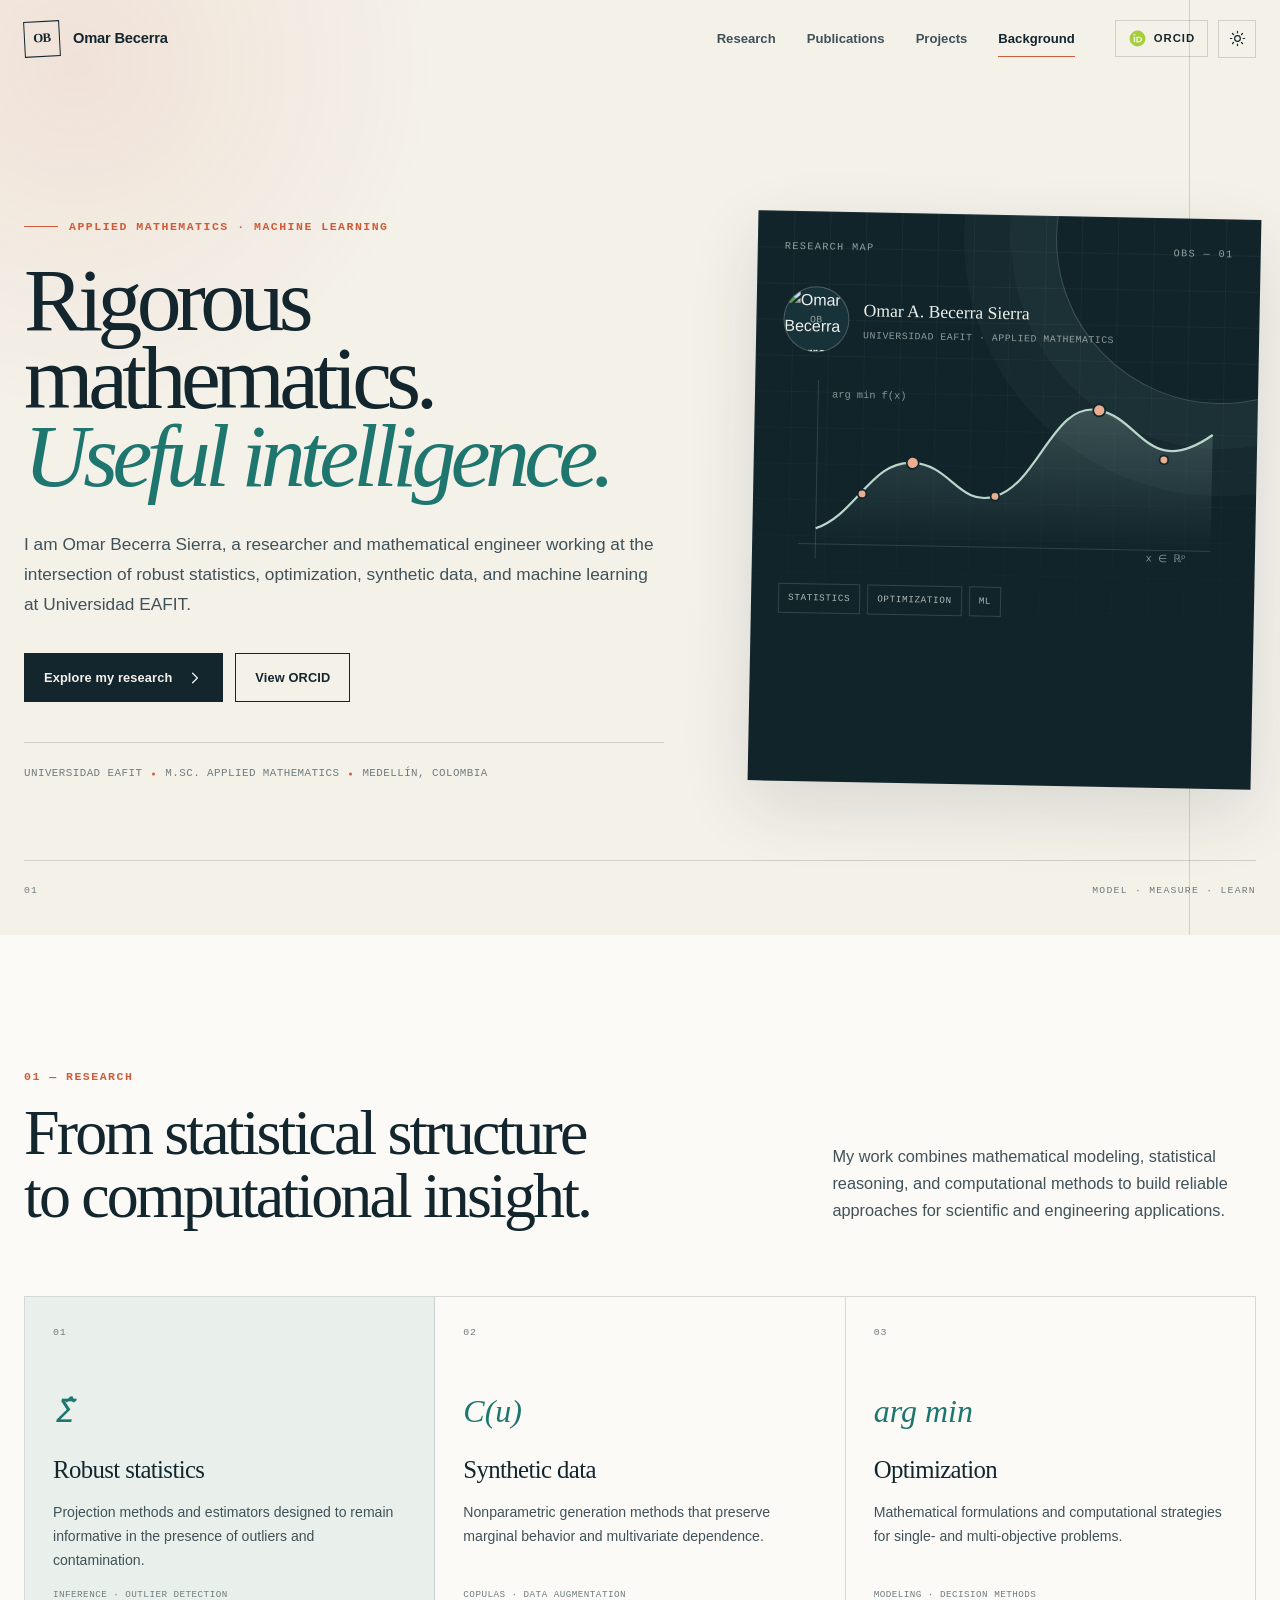
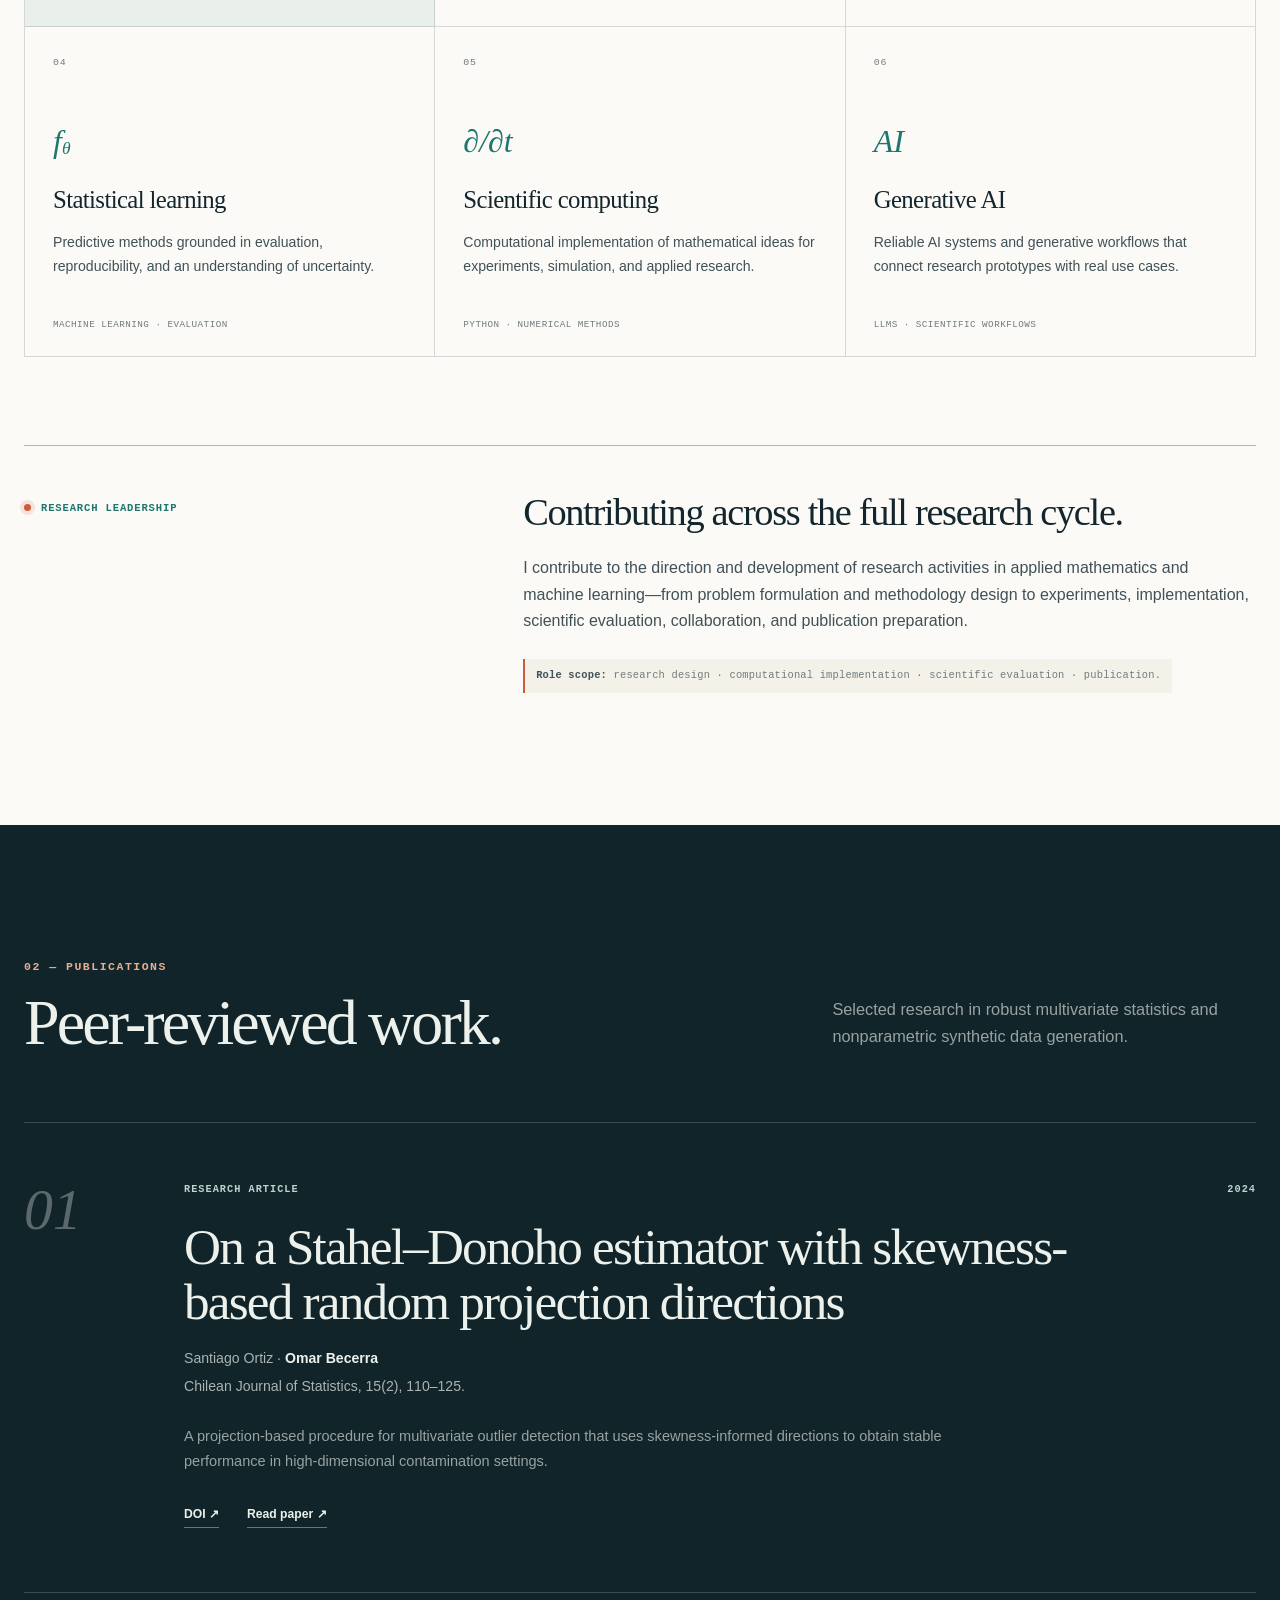
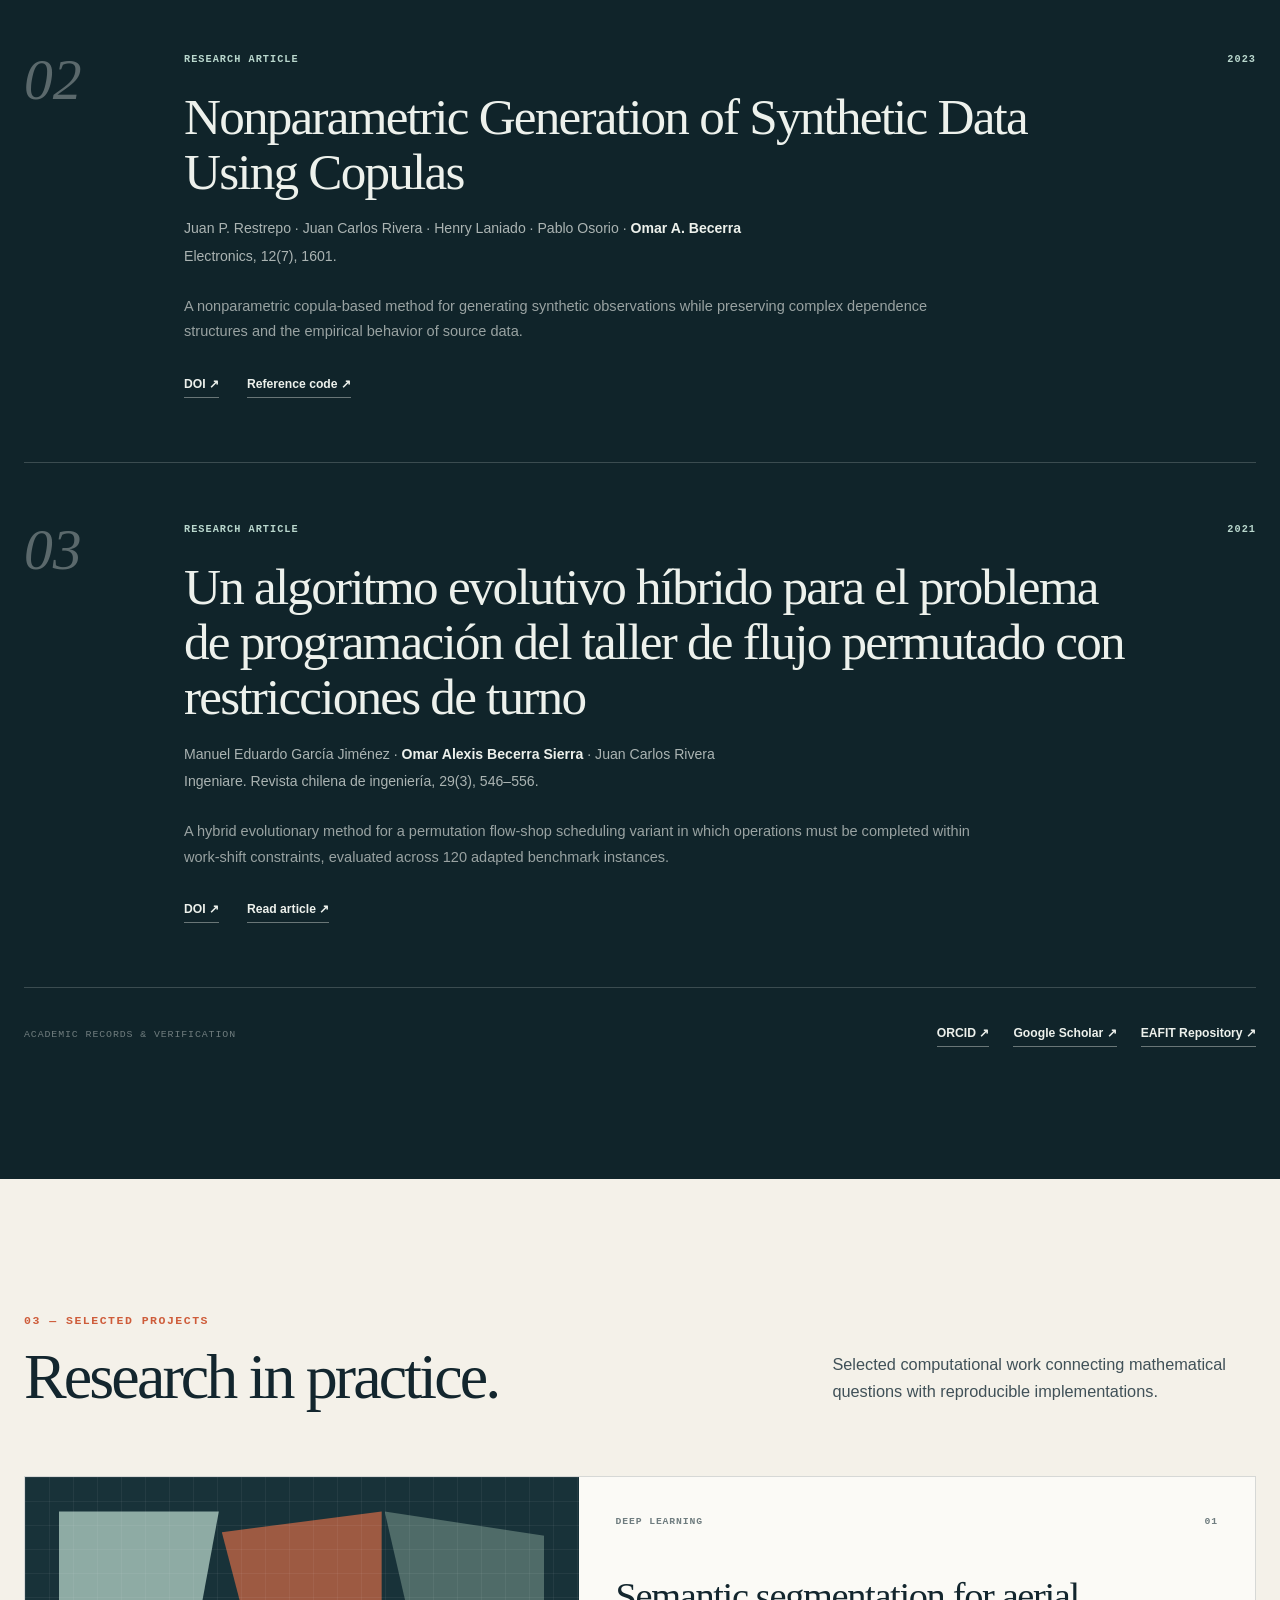
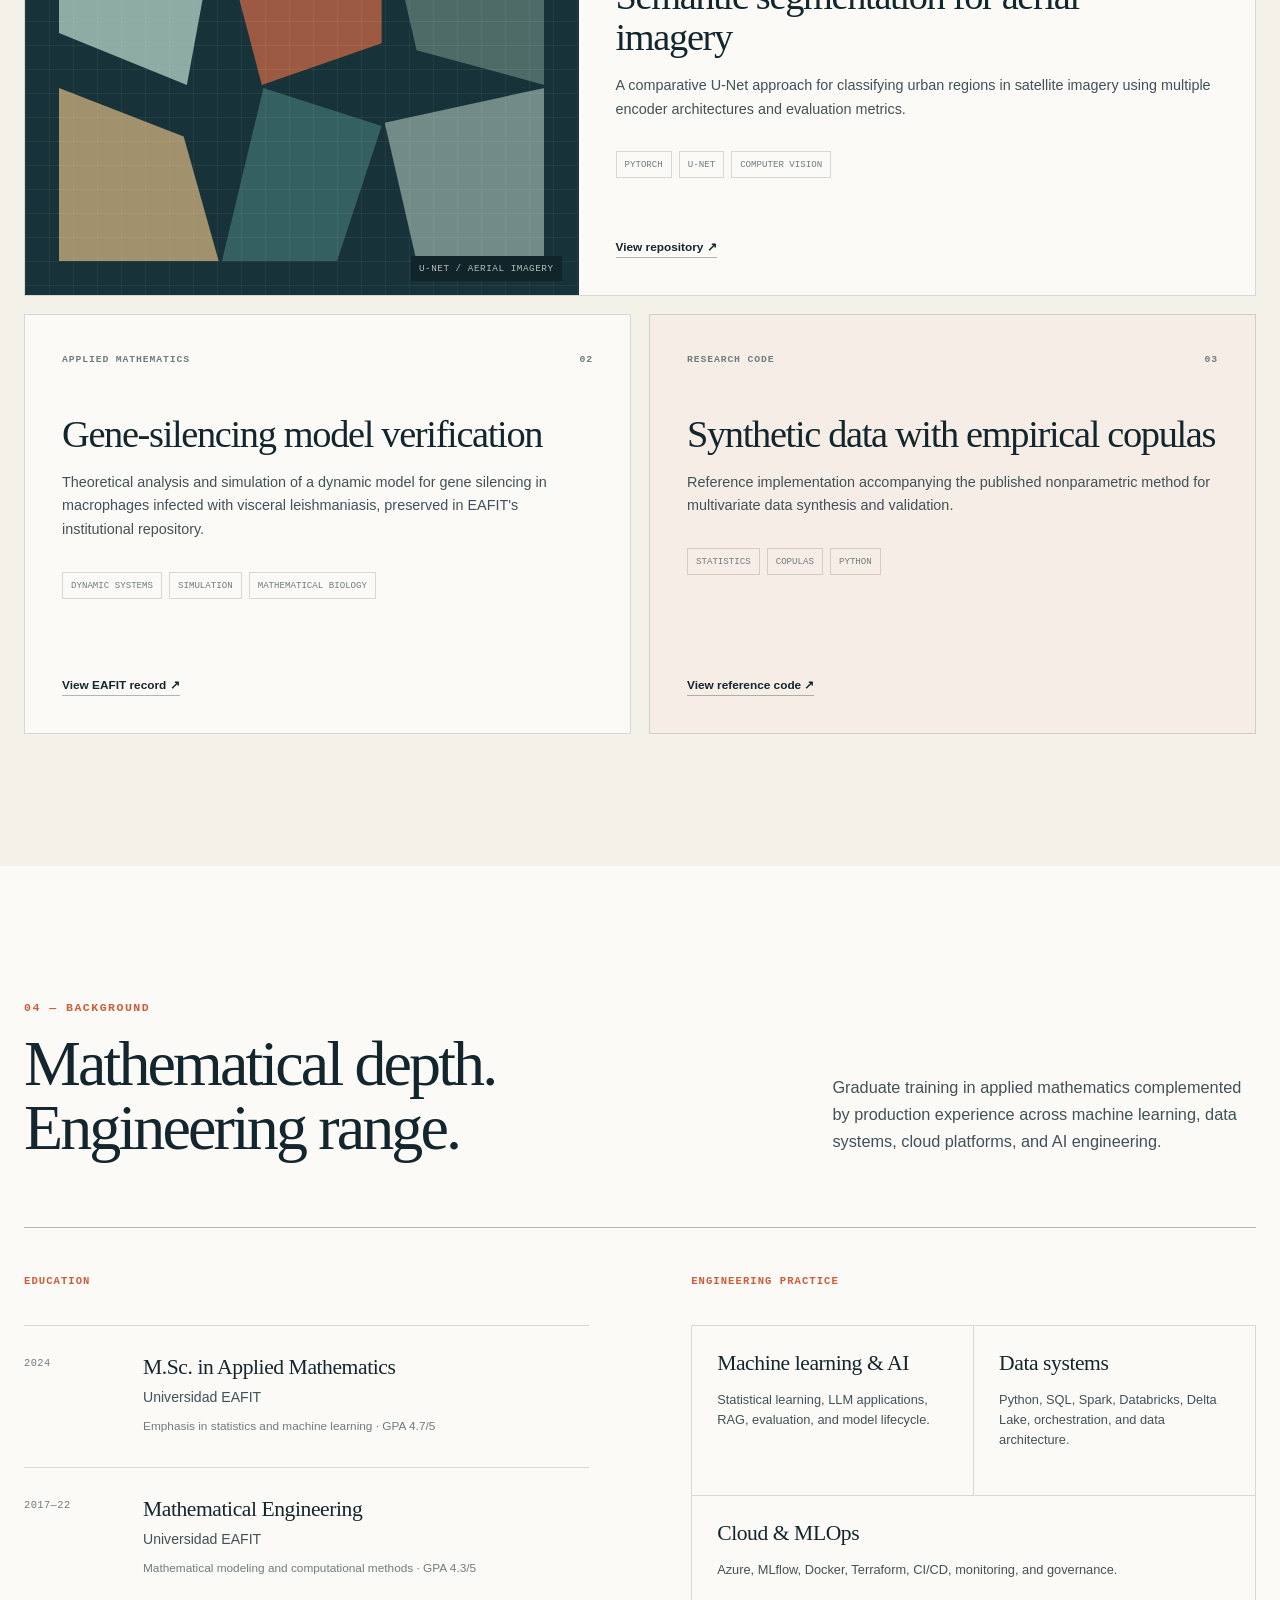
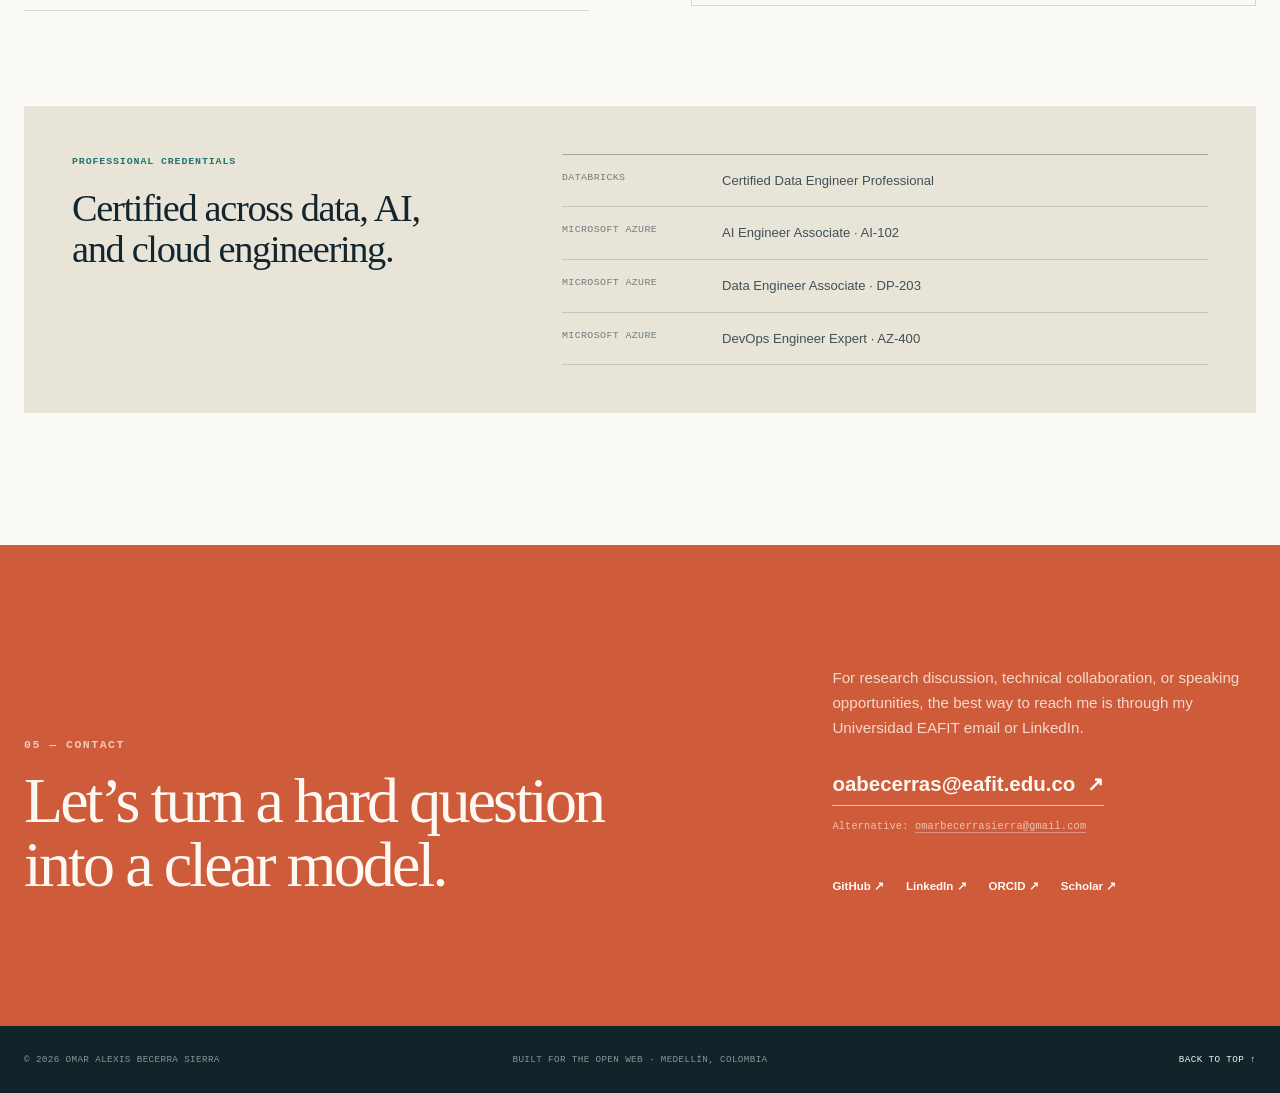
==== index.html @ 1d53d13a "Build academic research portfolio" ====
<!doctype html>
<html lang="en" data-theme="light">
  <head>
    <meta charset="utf-8">
    <meta name="viewport" content="width=device-width, initial-scale=1">

    <title>Omar Becerra Sierra — Applied Mathematics &amp; Machine Learning</title>
    <meta
      name="description"
      content="Research profile of Omar Becerra Sierra at Universidad EAFIT: applied mathematics, robust statistics, synthetic data, optimization, and machine learning."
    >
    <meta name="author" content="Omar Alexis Becerra Sierra">
    <meta name="theme-color" content="#f4f1e9" media="(prefers-color-scheme: light)">
    <meta name="theme-color" content="#0d171b" media="(prefers-color-scheme: dark)">
    <meta name="color-scheme" content="light dark">
    <meta name="robots" content="index, follow">

    <link rel="canonical" href="https://omarbecerrasierra.github.io/">
    <link rel="icon" href="assets/images/favicon.svg" type="image/svg+xml">
    <link rel="manifest" href="site.webmanifest">

    <meta property="og:type" content="profile">
    <meta property="og:title" content="Omar Becerra Sierra — Research">
    <meta
      property="og:description"
      content="Applied mathematics and machine learning research grounded in statistics, optimization, and scientific computing."
    >
    <meta property="og:url" content="https://omarbecerrasierra.github.io/">
    <meta property="og:site_name" content="Omar Becerra — Research">
    <meta property="profile:first_name" content="Omar Alexis">
    <meta property="profile:last_name" content="Becerra Sierra">
    <meta name="twitter:card" content="summary">

    <link rel="stylesheet" href="assets/css/styles.css">
    <script src="assets/js/main.js" defer></script>

    <script type="application/ld+json">
      {
        "@context": "https://schema.org",
        "@type": "Person",
        "@id": "https://omarbecerrasierra.github.io/#omar",
        "name": "Omar Alexis Becerra Sierra",
        "alternateName": "Omar Becerra Sierra",
        "url": "https://omarbecerrasierra.github.io/",
        "image": "https://avatars.githubusercontent.com/u/85801733?v=4",
        "jobTitle": "Applied Mathematics and Machine Learning Researcher",
        "email": "mailto:oabecerras@eafit.edu.co",
        "affiliation": {
          "@type": "CollegeOrUniversity",
          "name": "Universidad EAFIT",
          "url": "https://www.eafit.edu.co/"
        },
        "homeLocation": {
          "@type": "Place",
          "name": "Medellín, Colombia"
        },
        "alumniOf": {
          "@type": "CollegeOrUniversity",
          "name": "Universidad EAFIT",
          "url": "https://www.eafit.edu.co/"
        },
        "sameAs": [
          "https://orcid.org/0009-0004-6376-5649",
          "https://github.com/omarbecerrasierra",
          "https://www.linkedin.com/in/oabecerras"
        ],
        "knowsAbout": [
          "Applied Mathematics",
          "Machine Learning",
          "Robust Statistics",
          "Mathematical Optimization",
          "Synthetic Data",
          "Scientific Computing"
        ]
      }
    </script>
  </head>

  <body>
    <a class="skip-link" href="#main-content">Skip to content</a>

    <header class="site-header" data-header>
      <div class="shell header-inner">
        <a class="brand" href="#top" aria-label="Omar Becerra Sierra, home">
          <span class="brand-mark" aria-hidden="true">OB</span>
          <span class="brand-name">Omar Becerra</span>
        </a>

        <nav class="desktop-nav" aria-label="Primary navigation">
          <a href="#research">Research</a>
          <a href="#publications">Publications</a>
          <a href="#projects">Projects</a>
          <a href="#background">Background</a>
        </nav>

        <div class="header-actions">
          <a
            class="orcid-link"
            href="https://orcid.org/0009-0004-6376-5649"
            target="_blank"
            rel="me noopener noreferrer"
            aria-label="Open Omar Becerra Sierra's ORCID profile"
          >
            <svg viewBox="0 0 24 24" aria-hidden="true">
              <path d="M12 2a10 10 0 1 0 0 20 10 10 0 0 0 0-20Zm-2.8 5.1c0 .6-.5 1.1-1.1 1.1S7 7.7 7 7.1 7.5 6 8.1 6s1.1.5 1.1 1.1ZM7.2 9.7H9v7.1H7.2V9.7Zm3.3 0h3c2.7 0 4.4 1.5 4.4 3.6 0 2.2-1.7 3.6-4.4 3.6h-3V9.7Zm1.8 1.5v4.1h1.1c1.7 0 2.6-.7 2.6-2s-.9-2.1-2.6-2.1h-1.1Z"/>
            </svg>
            <span>ORCID</span>
          </a>

          <button class="icon-button theme-toggle" type="button" aria-label="Switch to dark theme" data-theme-toggle>
            <svg class="sun-icon" viewBox="0 0 24 24" aria-hidden="true">
              <circle cx="12" cy="12" r="4"></circle>
              <path d="M12 2v2M12 20v2M4.93 4.93l1.42 1.42M17.66 17.66l1.41 1.41M2 12h2M20 12h2M4.93 19.07l1.42-1.41M17.66 6.34l1.41-1.41"></path>
            </svg>
            <svg class="moon-icon" viewBox="0 0 24 24" aria-hidden="true">
              <path d="M20.4 15.2A8.5 8.5 0 0 1 8.8 3.6 8.5 8.5 0 1 0 20.4 15.2Z"></path>
            </svg>
          </button>

          <button
            class="icon-button menu-toggle"
            type="button"
            aria-label="Open navigation"
            aria-expanded="false"
            aria-controls="mobile-navigation"
            data-menu-toggle
          >
            <span></span><span></span>
          </button>
        </div>
      </div>

      <nav class="mobile-nav" id="mobile-navigation" aria-label="Mobile navigation" data-mobile-nav>
        <a href="#research">Research <span aria-hidden="true">01</span></a>
        <a href="#publications">Publications <span aria-hidden="true">02</span></a>
        <a href="#projects">Projects <span aria-hidden="true">03</span></a>
        <a href="#background">Background <span aria-hidden="true">04</span></a>
        <a href="#contact">Contact <span aria-hidden="true">05</span></a>
      </nav>
    </header>

    <main id="main-content">
      <section class="hero" id="top" aria-labelledby="hero-title">
        <div class="hero-grid shell">
          <div class="hero-copy">
            <p class="eyebrow"><span></span> Applied mathematics · Machine learning</p>
            <h1 id="hero-title">Rigorous mathematics.<br><em>Useful intelligence.</em></h1>
            <p class="hero-intro">
              I am Omar Becerra Sierra, a researcher and mathematical engineer working at the intersection of
              robust statistics, optimization, synthetic data, and machine learning at Universidad EAFIT.
            </p>
            <div class="hero-actions">
              <a class="button button-primary" href="#research">
                Explore my research
                <svg viewBox="0 0 20 20" aria-hidden="true"><path d="m7 4 6 6-6 6"></path></svg>
              </a>
              <a
                class="button button-secondary"
                href="https://orcid.org/0009-0004-6376-5649"
                target="_blank"
                rel="me noopener noreferrer"
              >View ORCID</a>
            </div>
            <ul class="hero-facts" aria-label="Profile highlights">
              <li>Universidad EAFIT</li>
              <li>M.Sc. Applied Mathematics</li>
              <li>Medellín, Colombia</li>
            </ul>
          </div>

          <div class="research-map" aria-label="Visual summary of Omar's research profile">
            <div class="map-grid" aria-hidden="true"></div>
            <div class="map-header">
              <span>Research map</span>
              <span>OBS — 01</span>
            </div>

            <div class="profile-chip">
              <div class="portrait-wrap">
                <span class="portrait-fallback" aria-hidden="true">OB</span>
                <img
                  src="https://avatars.githubusercontent.com/u/85801733?v=4&amp;size=320"
                  alt="Omar Becerra Sierra"
                  width="160"
                  height="160"
                  fetchpriority="high"
                  referrerpolicy="no-referrer"
                >
              </div>
              <div>
                <strong>Omar A. Becerra Sierra</strong>
                <span>Universidad EAFIT · Applied Mathematics</span>
              </div>
            </div>

            <svg class="research-plot" viewBox="0 0 520 245" role="img" aria-label="Abstract statistical projection plot">
              <defs>
                <linearGradient id="area-gradient" x1="0" x2="0" y1="0" y2="1">
                  <stop offset="0" stop-color="currentColor" stop-opacity=".22"></stop>
                  <stop offset="1" stop-color="currentColor" stop-opacity="0"></stop>
                </linearGradient>
              </defs>
              <path class="plot-axis" d="M22 208H500M42 225V18"></path>
              <path class="plot-area" d="M42 190c48-18 63-80 111-78 44 1 55 50 96 37 50-15 66-113 119-102 49 9 59 79 132 26v135H42Z"></path>
              <path class="plot-line" d="M42 190c48-18 63-80 111-78 44 1 55 50 96 37 50-15 66-113 119-102 49 9 59 79 132 26"></path>
              <g class="plot-points">
                <circle cx="95" cy="149" r="5"></circle>
                <circle cx="153" cy="112" r="7"></circle>
                <circle cx="249" cy="149" r="5"></circle>
                <circle cx="368" cy="47" r="7"></circle>
                <circle cx="444" cy="103" r="5"></circle>
              </g>
              <text x="58" y="38">arg min f(x)</text>
              <text x="425" y="221">x ∈ ℝᵖ</text>
            </svg>

            <div class="map-tags" aria-label="Research keywords">
              <span>statistics</span><span>optimization</span><span>ML</span>
            </div>
          </div>
        </div>
        <div class="hero-index shell" aria-hidden="true">
          <span>01</span><span>Model · Measure · Learn</span>
        </div>
      </section>

      <section class="section research-section" id="research" aria-labelledby="research-title">
        <div class="shell">
          <div class="section-heading" data-reveal>
            <div>
              <p class="section-kicker">01 — Research</p>
              <h2 id="research-title">From statistical structure<br>to computational insight.</h2>
            </div>
            <p>
              My work combines mathematical modeling, statistical reasoning, and computational methods to build
              reliable approaches for scientific and engineering applications.
            </p>
          </div>

          <div class="focus-grid" data-reveal>
            <article class="focus-card focus-card-featured">
              <span class="focus-number">01</span>
              <div class="focus-symbol" aria-hidden="true">Σ̂</div>
              <h3>Robust statistics</h3>
              <p>Projection methods and estimators designed to remain informative in the presence of outliers and contamination.</p>
              <span class="focus-meta">Inference · Outlier detection</span>
            </article>
            <article class="focus-card">
              <span class="focus-number">02</span>
              <div class="focus-symbol" aria-hidden="true">C(u)</div>
              <h3>Synthetic data</h3>
              <p>Nonparametric generation methods that preserve marginal behavior and multivariate dependence.</p>
              <span class="focus-meta">Copulas · Data augmentation</span>
            </article>
            <article class="focus-card">
              <span class="focus-number">03</span>
              <div class="focus-symbol" aria-hidden="true">arg min</div>
              <h3>Optimization</h3>
              <p>Mathematical formulations and computational strategies for single- and multi-objective problems.</p>
              <span class="focus-meta">Modeling · Decision methods</span>
            </article>
            <article class="focus-card">
              <span class="focus-number">04</span>
              <div class="focus-symbol" aria-hidden="true">f<sub>θ</sub></div>
              <h3>Statistical learning</h3>
              <p>Predictive methods grounded in evaluation, reproducibility, and an understanding of uncertainty.</p>
              <span class="focus-meta">Machine learning · Evaluation</span>
            </article>
            <article class="focus-card">
              <span class="focus-number">05</span>
              <div class="focus-symbol" aria-hidden="true">∂/∂t</div>
              <h3>Scientific computing</h3>
              <p>Computational implementation of mathematical ideas for experiments, simulation, and applied research.</p>
              <span class="focus-meta">Python · Numerical methods</span>
            </article>
            <article class="focus-card">
              <span class="focus-number">06</span>
              <div class="focus-symbol" aria-hidden="true">AI</div>
              <h3>Generative AI</h3>
              <p>Reliable AI systems and generative workflows that connect research prototypes with real use cases.</p>
              <span class="focus-meta">LLMs · Scientific workflows</span>
            </article>
          </div>

          <aside class="leadership-note" data-reveal aria-labelledby="leadership-title">
            <div class="leadership-label">
              <span class="status-dot" aria-hidden="true"></span>
              Research leadership
            </div>
            <div>
              <h3 id="leadership-title">Contributing across the full research cycle.</h3>
              <p>
                I contribute to the direction and development of research activities in applied mathematics and
                machine learning—from problem formulation and methodology design to experiments, implementation,
                scientific evaluation, collaboration, and publication preparation.
              </p>
              <p class="status-note"><strong>Role scope:</strong> research design · computational implementation · scientific evaluation · publication.</p>
            </div>
          </aside>
        </div>
      </section>

      <section class="section publications-section" id="publications" aria-labelledby="publications-title">
        <div class="shell">
          <div class="section-heading section-heading-light" data-reveal>
            <div>
              <p class="section-kicker">02 — Publications</p>
              <h2 id="publications-title">Peer-reviewed work.</h2>
            </div>
            <p>Selected research in robust multivariate statistics and nonparametric synthetic data generation.</p>
          </div>

          <div class="publication-list">
            <article class="publication" data-reveal>
              <div class="publication-index" aria-hidden="true">01</div>
              <div class="publication-body">
                <div class="publication-meta">
                  <span>Research article</span>
                  <time datetime="2024">2024</time>
                </div>
                <h3>On a Stahel–Donoho estimator with skewness-based random projection directions</h3>
                <p class="authors">Santiago Ortiz · <strong>Omar Becerra</strong></p>
                <p class="citation">Chilean Journal of Statistics, 15(2), 110–125.</p>
                <p class="publication-summary">
                  A projection-based procedure for multivariate outlier detection that uses skewness-informed
                  directions to obtain stable performance in high-dimensional contamination settings.
                </p>
                <div class="publication-links">
                  <a href="https://doi.org/10.32372/chjs.15-02-01" target="_blank" rel="noopener noreferrer">
                    DOI <span aria-hidden="true">↗</span>
                  </a>
                  <a href="https://soche.cl/chjs/volumes/15/ChJS-15-02-01.pdf" target="_blank" rel="noopener noreferrer">
                    Read paper <span aria-hidden="true">↗</span>
                  </a>
                </div>
              </div>
            </article>

            <article class="publication" data-reveal>
              <div class="publication-index" aria-hidden="true">02</div>
              <div class="publication-body">
                <div class="publication-meta">
                  <span>Research article</span>
                  <time datetime="2023">2023</time>
                </div>
                <h3>Nonparametric Generation of Synthetic Data Using Copulas</h3>
                <p class="authors">Juan P. Restrepo · Juan Carlos Rivera · Henry Laniado · Pablo Osorio · <strong>Omar A. Becerra</strong></p>
                <p class="citation">Electronics, 12(7), 1601.</p>
                <p class="publication-summary">
                  A nonparametric copula-based method for generating synthetic observations while preserving
                  complex dependence structures and the empirical behavior of source data.
                </p>
                <div class="publication-links">
                  <a href="https://doi.org/10.3390/electronics12071601" target="_blank" rel="noopener noreferrer">
                    DOI <span aria-hidden="true">↗</span>
                  </a>
                  <a href="https://github.com/jurest82/SyntheticDataCopulas" target="_blank" rel="noopener noreferrer">
                    Reference code <span aria-hidden="true">↗</span>
                  </a>
                </div>
              </div>
            </article>

            <article class="publication" data-reveal>
              <div class="publication-index" aria-hidden="true">03</div>
              <div class="publication-body">
                <div class="publication-meta">
                  <span>Research article</span>
                  <time datetime="2021">2021</time>
                </div>
                <h3>Un algoritmo evolutivo híbrido para el problema de programación del taller de flujo permutado con restricciones de turno</h3>
                <p class="authors">Manuel Eduardo García Jiménez · <strong>Omar Alexis Becerra Sierra</strong> · Juan Carlos Rivera</p>
                <p class="citation">Ingeniare. Revista chilena de ingeniería, 29(3), 546–556.</p>
                <p class="publication-summary">
                  A hybrid evolutionary method for a permutation flow-shop scheduling variant in which operations
                  must be completed within work-shift constraints, evaluated across 120 adapted benchmark instances.
                </p>
                <div class="publication-links">
                  <a href="https://doi.org/10.4067/S0718-33052021000300546" target="_blank" rel="noopener noreferrer">
                    DOI <span aria-hidden="true">↗</span>
                  </a>
                  <a href="https://www.scielo.cl/scielo.php?pid=S0718-33052021000300546&amp;script=sci_arttext&amp;tlng=es" target="_blank" rel="noopener noreferrer">
                    Read article <span aria-hidden="true">↗</span>
                  </a>
                </div>
              </div>
            </article>
          </div>

          <div class="publication-footer" data-reveal>
            <p>Academic records &amp; verification</p>
            <div class="academic-links">
              <a href="https://orcid.org/0009-0004-6376-5649" target="_blank" rel="me noopener noreferrer">
                ORCID <span aria-hidden="true">↗</span>
              </a>
              <a href="https://scholar.google.com/citations?user=87z4LYcAAAAJ&amp;hl=en" target="_blank" rel="me noopener noreferrer">
                Google Scholar <span aria-hidden="true">↗</span>
              </a>
              <a href="https://repository.eafit.edu.co/items/43cb476d-abe7-4662-bd98-2259699fb91c" target="_blank" rel="noopener noreferrer">
                EAFIT Repository <span aria-hidden="true">↗</span>
              </a>
            </div>
          </div>
        </div>
      </section>

      <section class="section projects-section" id="projects" aria-labelledby="projects-title">
        <div class="shell">
          <div class="section-heading" data-reveal>
            <div>
              <p class="section-kicker">03 — Selected projects</p>
              <h2 id="projects-title">Research in practice.</h2>
            </div>
            <p>Selected computational work connecting mathematical questions with reproducible implementations.</p>
          </div>

          <div class="project-grid">
            <a
              class="project-card project-card-wide"
              href="https://github.com/omarbecerrasierra/MMA"
              target="_blank"
              rel="noopener noreferrer"
              data-reveal
            >
              <div class="project-visual segmentation-visual" aria-hidden="true">
                <div class="pixel pixel-1"></div><div class="pixel pixel-2"></div><div class="pixel pixel-3"></div>
                <div class="pixel pixel-4"></div><div class="pixel pixel-5"></div><div class="pixel pixel-6"></div>
                <span>U-Net / aerial imagery</span>
              </div>
              <div class="project-content">
                <div class="project-label"><span>Deep learning</span><span>01</span></div>
                <h3>Semantic segmentation for aerial imagery</h3>
                <p>
                  A comparative U-Net approach for classifying urban regions in satellite imagery using multiple
                  encoder architectures and evaluation metrics.
                </p>
                <ul class="tag-list" aria-label="Technologies">
                  <li>PyTorch</li><li>U-Net</li><li>Computer vision</li>
                </ul>
                <span class="project-link">View repository <span aria-hidden="true">↗</span></span>
              </div>
            </a>

            <a
              class="project-card"
              href="https://repository.eafit.edu.co/items/43cb476d-abe7-4662-bd98-2259699fb91c"
              target="_blank"
              rel="noopener noreferrer"
              data-reveal
            >
              <div class="project-content">
                <div class="project-label"><span>Applied mathematics</span><span>02</span></div>
                <h3>Gene-silencing model verification</h3>
                <p>
                  Theoretical analysis and simulation of a dynamic model for gene silencing in macrophages infected
                  with visceral leishmaniasis, preserved in EAFIT's institutional repository.
                </p>
                <ul class="tag-list" aria-label="Topics">
                  <li>Dynamic systems</li><li>Simulation</li><li>Mathematical biology</li>
                </ul>
                <span class="project-link">View EAFIT record <span aria-hidden="true">↗</span></span>
              </div>
            </a>

            <a
              class="project-card project-card-accent"
              href="https://github.com/jurest82/SyntheticDataCopulas"
              target="_blank"
              rel="noopener noreferrer"
              data-reveal
            >
              <div class="project-content">
                <div class="project-label"><span>Research code</span><span>03</span></div>
                <h3>Synthetic data with empirical copulas</h3>
                <p>
                  Reference implementation accompanying the published nonparametric method for multivariate data
                  synthesis and validation.
                </p>
                <ul class="tag-list" aria-label="Topics">
                  <li>Statistics</li><li>Copulas</li><li>Python</li>
                </ul>
                <span class="project-link">View reference code <span aria-hidden="true">↗</span></span>
              </div>
            </a>
          </div>
        </div>
      </section>

      <section class="section background-section" id="background" aria-labelledby="background-title">
        <div class="shell">
          <div class="section-heading" data-reveal>
            <div>
              <p class="section-kicker">04 — Background</p>
              <h2 id="background-title">Mathematical depth.<br>Engineering range.</h2>
            </div>
            <p>
              Graduate training in applied mathematics complemented by production experience across machine
              learning, data systems, cloud platforms, and AI engineering.
            </p>
          </div>

          <div class="background-grid">
            <div class="education-column" data-reveal>
              <h3 class="column-title">Education</h3>
              <article class="timeline-item">
                <div class="timeline-year">2024</div>
                <div>
                  <h4>M.Sc. in Applied Mathematics</h4>
                  <p>Universidad EAFIT</p>
                  <span>Emphasis in statistics and machine learning · GPA 4.7/5</span>
                </div>
              </article>
              <article class="timeline-item">
                <div class="timeline-year">2017—22</div>
                <div>
                  <h4>Mathematical Engineering</h4>
                  <p>Universidad EAFIT</p>
                  <span>Mathematical modeling and computational methods · GPA 4.3/5</span>
                </div>
              </article>
            </div>

            <div class="practice-column" data-reveal>
              <h3 class="column-title">Engineering practice</h3>
              <div class="practice-groups">
                <div>
                  <h4>Machine learning &amp; AI</h4>
                  <p>Statistical learning, LLM applications, RAG, evaluation, and model lifecycle.</p>
                </div>
                <div>
                  <h4>Data systems</h4>
                  <p>Python, SQL, Spark, Databricks, Delta Lake, orchestration, and data architecture.</p>
                </div>
                <div>
                  <h4>Cloud &amp; MLOps</h4>
                  <p>Azure, MLflow, Docker, Terraform, CI/CD, monitoring, and governance.</p>
                </div>
              </div>
            </div>
          </div>

          <div class="credentials" data-reveal>
            <div>
              <p class="credentials-kicker">Professional credentials</p>
              <h3>Certified across data, AI, and cloud engineering.</h3>
            </div>
            <ul>
              <li><span>Databricks</span> Certified Data Engineer Professional</li>
              <li><span>Microsoft Azure</span> AI Engineer Associate · AI-102</li>
              <li><span>Microsoft Azure</span> Data Engineer Associate · DP-203</li>
              <li><span>Microsoft Azure</span> DevOps Engineer Expert · AZ-400</li>
            </ul>
          </div>
        </div>
      </section>

      <section class="contact-section" id="contact" aria-labelledby="contact-title">
        <div class="shell contact-grid">
          <div data-reveal>
            <p class="section-kicker">05 — Contact</p>
            <h2 id="contact-title">Let’s turn a hard question<br>into a clear model.</h2>
          </div>
          <div class="contact-copy" data-reveal>
            <p>
              For research discussion, technical collaboration, or speaking opportunities, the best way to reach
              me is through my Universidad EAFIT email or LinkedIn.
            </p>
            <a class="email-link" href="mailto:oabecerras@eafit.edu.co">
              oabecerras@eafit.edu.co <span aria-hidden="true">↗</span>
            </a>
            <p class="alternate-email">Alternative: <a href="mailto:omarbecerrasierra@gmail.com">omarbecerrasierra@gmail.com</a></p>
            <div class="social-links" aria-label="Social profiles">
              <a href="https://github.com/omarbecerrasierra" target="_blank" rel="me noopener noreferrer">GitHub <span aria-hidden="true">↗</span></a>
              <a href="https://www.linkedin.com/in/oabecerras" target="_blank" rel="me noopener noreferrer">LinkedIn <span aria-hidden="true">↗</span></a>
              <a href="https://orcid.org/0009-0004-6376-5649" target="_blank" rel="me noopener noreferrer">ORCID <span aria-hidden="true">↗</span></a>
              <a href="https://scholar.google.com/citations?user=87z4LYcAAAAJ&amp;hl=en" target="_blank" rel="me noopener noreferrer">Scholar <span aria-hidden="true">↗</span></a>
            </div>
          </div>
        </div>
      </section>
    </main>

    <footer class="site-footer">
      <div class="shell footer-inner">
        <p>© <span data-current-year>2026</span> Omar Alexis Becerra Sierra</p>
        <p>Built for the open web · Medellín, Colombia</p>
        <a href="#top">Back to top <span aria-hidden="true">↑</span></a>
      </div>
    </footer>
  </body>
</html>
---- assets/css/styles.css ----
:root {
  --paper: #f4f1e9;
  --paper-deep: #e9e4d8;
  --surface: #fbfaf6;
  --ink: #13262e;
  --ink-soft: #405158;
  --ink-faint: #6f7c7f;
  --line: rgba(19, 38, 46, 0.16);
  --line-strong: rgba(19, 38, 46, 0.32);
  --accent: #ce5c3a;
  --accent-soft: #e9ad8f;
  --teal: #1e766f;
  --teal-light: #b9d7cd;
  --night: #10242a;
  --night-soft: #183239;
  --night-text: #edf1ec;
  --white: #fff;
  --shadow: 0 24px 70px rgba(20, 36, 42, 0.12);
  --serif: "Iowan Old Style", "Palatino Linotype", Palatino, "Book Antiqua", Georgia, serif;
  --sans: Inter, ui-sans-serif, -apple-system, BlinkMacSystemFont, "Segoe UI", Helvetica, Arial, sans-serif;
  --mono: "SFMono-Regular", Consolas, "Liberation Mono", monospace;
  --shell: min(1240px, calc(100vw - 48px));
  --header-height: 78px;
  --radius: 2px;
  color-scheme: light;
}

html[data-theme="dark"] {
  --paper: #0d171b;
  --paper-deep: #101e23;
  --surface: #132328;
  --ink: #edf1ec;
  --ink-soft: #bac5c2;
  --ink-faint: #899894;
  --line: rgba(237, 241, 236, 0.14);
  --line-strong: rgba(237, 241, 236, 0.28);
  --accent: #f08a64;
  --accent-soft: #8f4d39;
  --teal: #72c1b4;
  --teal-light: #305d58;
  --night: #071014;
  --night-soft: #102329;
  --shadow: 0 24px 70px rgba(0, 0, 0, 0.28);
  color-scheme: dark;
}

*,
*::before,
*::after {
  box-sizing: border-box;
}

html {
  scroll-behavior: smooth;
  scroll-padding-top: calc(var(--header-height) + 24px);
}

body {
  margin: 0;
  background: var(--paper);
  color: var(--ink);
  font-family: var(--sans);
  font-size: 16px;
  line-height: 1.65;
  text-rendering: optimizeLegibility;
  -webkit-font-smoothing: antialiased;
  transition: background-color 180ms ease, color 180ms ease;
}

body.menu-open {
  overflow: hidden;
}

img,
svg {
  display: block;
  max-width: 100%;
}

a {
  color: inherit;
  text-decoration: none;
}

button,
input,
textarea,
select {
  font: inherit;
}

button {
  color: inherit;
}

::selection {
  background: var(--accent);
  color: var(--white);
}

:focus-visible {
  outline: 3px solid var(--accent);
  outline-offset: 4px;
}

.skip-link {
  position: fixed;
  z-index: 1000;
  top: 12px;
  left: 12px;
  padding: 10px 16px;
  background: var(--ink);
  color: var(--paper);
  font-size: 0.85rem;
  font-weight: 700;
  transform: translateY(-160%);
  transition: transform 150ms ease;
}

.skip-link:focus {
  transform: translateY(0);
}

.shell {
  width: var(--shell);
  margin-inline: auto;
}

.section {
  padding: 132px 0;
}

.section-heading {
  display: grid;
  grid-template-columns: minmax(0, 1.25fr) minmax(280px, 0.75fr);
  gap: 8vw;
  align-items: end;
  margin-bottom: 68px;
}

.section-heading h2,
.contact-section h2 {
  max-width: 860px;
  margin: 15px 0 0;
  font-family: var(--serif);
  font-size: clamp(2.45rem, 5vw, 4.8rem);
  font-weight: 400;
  line-height: 0.99;
  letter-spacing: -0.045em;
}

.section-heading > p {
  max-width: 500px;
  margin: 0 0 4px;
  color: var(--ink-soft);
  font-size: 1.02rem;
}

.section-kicker,
.eyebrow {
  margin: 0;
  color: var(--accent);
  font-family: var(--mono);
  font-size: 0.72rem;
  font-weight: 700;
  letter-spacing: 0.13em;
  text-transform: uppercase;
}

/* Header */
.site-header {
  position: fixed;
  z-index: 100;
  inset: 0 0 auto;
  height: var(--header-height);
  border-bottom: 1px solid transparent;
  transition: background-color 180ms ease, border-color 180ms ease, box-shadow 180ms ease;
}

.site-header.is-scrolled,
.site-header.menu-active {
  border-color: var(--line);
  background: color-mix(in srgb, var(--paper) 90%, transparent);
  box-shadow: 0 8px 28px rgba(17, 34, 40, 0.05);
  backdrop-filter: blur(16px);
  -webkit-backdrop-filter: blur(16px);
}

.header-inner {
  display: flex;
  height: 100%;
  align-items: center;
  justify-content: space-between;
}

.brand {
  display: inline-flex;
  align-items: center;
  gap: 13px;
  font-size: 0.92rem;
  font-weight: 700;
  letter-spacing: -0.015em;
}

.brand-mark {
  display: grid;
  width: 36px;
  height: 36px;
  place-items: center;
  border: 1px solid var(--ink);
  font-family: var(--serif);
  font-size: 0.8rem;
  letter-spacing: -0.05em;
  transform: rotate(-3deg);
}

.brand-name {
  white-space: nowrap;
}

.desktop-nav {
  display: flex;
  align-items: center;
  gap: 31px;
  margin-left: auto;
  margin-right: 40px;
}

.desktop-nav a {
  position: relative;
  color: var(--ink-soft);
  font-size: 0.82rem;
  font-weight: 600;
}

.desktop-nav a::after {
  position: absolute;
  right: 0;
  bottom: -8px;
  left: 0;
  height: 1px;
  background: var(--accent);
  content: "";
  transform: scaleX(0);
  transform-origin: right;
  transition: transform 180ms ease;
}

.desktop-nav a:hover,
.desktop-nav a.is-active {
  color: var(--ink);
}

.desktop-nav a:hover::after,
.desktop-nav a.is-active::after {
  transform: scaleX(1);
  transform-origin: left;
}

.header-actions {
  display: flex;
  align-items: center;
  gap: 10px;
}

.orcid-link {
  display: inline-flex;
  align-items: center;
  gap: 7px;
  padding: 8px 12px;
  border: 1px solid var(--line);
  font-size: 0.71rem;
  font-weight: 800;
  letter-spacing: 0.08em;
}

.orcid-link svg {
  width: 19px;
  height: 19px;
  fill: #a6ce39;
}

.icon-button {
  display: grid;
  width: 38px;
  height: 38px;
  padding: 0;
  place-items: center;
  border: 1px solid var(--line);
  border-radius: 0;
  background: transparent;
  cursor: pointer;
  transition: border-color 160ms ease, background-color 160ms ease;
}

.icon-button:hover {
  border-color: var(--line-strong);
  background: var(--surface);
}

.theme-toggle svg {
  width: 17px;
  height: 17px;
  fill: none;
  stroke: currentColor;
  stroke-linecap: round;
  stroke-linejoin: round;
  stroke-width: 1.7;
}

.moon-icon,
html[data-theme="dark"] .sun-icon {
  display: none;
}

html[data-theme="dark"] .moon-icon {
  display: block;
}

.menu-toggle,
.mobile-nav {
  display: none;
}

/* Hero */
.hero {
  position: relative;
  min-height: min(940px, 100svh);
  padding: calc(var(--header-height) + 62px) 0 36px;
  overflow: hidden;
  background:
    radial-gradient(circle at 6% 7%, color-mix(in srgb, var(--accent) 10%, transparent), transparent 24%),
    var(--paper);
}

.hero::before {
  position: absolute;
  top: 0;
  right: 7vw;
  width: 1px;
  height: 100%;
  background: var(--line);
  content: "";
}

.hero-grid {
  display: grid;
  grid-template-columns: minmax(0, 1.12fr) minmax(410px, 0.88fr);
  gap: clamp(50px, 7vw, 120px);
  align-items: center;
  min-height: 720px;
}

.eyebrow {
  display: flex;
  align-items: center;
  gap: 11px;
  margin-bottom: 25px;
}

.eyebrow span {
  width: 34px;
  height: 1px;
  background: currentColor;
}

.hero h1 {
  max-width: 790px;
  margin: 0;
  font-family: var(--serif);
  font-size: clamp(3.8rem, 7vw, 7.25rem);
  font-weight: 400;
  line-height: 0.87;
  letter-spacing: -0.062em;
}

.hero h1 em {
  color: var(--teal);
  font-weight: 400;
}

.hero-intro {
  max-width: 680px;
  margin: 34px 0 0;
  color: var(--ink-soft);
  font-size: clamp(1rem, 1.35vw, 1.16rem);
  line-height: 1.75;
}

.hero-actions {
  display: flex;
  flex-wrap: wrap;
  gap: 12px;
  margin-top: 34px;
}

.button {
  display: inline-flex;
  min-height: 49px;
  align-items: center;
  justify-content: center;
  gap: 15px;
  padding: 12px 19px;
  border: 1px solid var(--ink);
  font-size: 0.8rem;
  font-weight: 750;
  letter-spacing: 0.01em;
  transition: transform 160ms ease, background-color 160ms ease, color 160ms ease;
}

.button svg {
  width: 16px;
  fill: none;
  stroke: currentColor;
  stroke-linecap: round;
  stroke-linejoin: round;
  stroke-width: 1.6;
  transition: transform 160ms ease;
}

.button:hover {
  transform: translateY(-2px);
}

.button:hover svg {
  transform: translateX(3px);
}

.button-primary {
  background: var(--ink);
  color: var(--paper);
}

.button-secondary:hover {
  background: var(--surface);
}

.hero-facts {
  display: flex;
  flex-wrap: wrap;
  gap: 9px 23px;
  margin: 40px 0 0;
  padding: 22px 0 0;
  border-top: 1px solid var(--line);
  color: var(--ink-faint);
  font-family: var(--mono);
  font-size: 0.68rem;
  letter-spacing: 0.04em;
  list-style: none;
  text-transform: uppercase;
}

.hero-facts li {
  position: relative;
}

.hero-facts li:not(:last-child)::after {
  position: absolute;
  top: 50%;
  right: -13px;
  width: 3px;
  height: 3px;
  border-radius: 50%;
  background: var(--accent);
  content: "";
  transform: translateY(-50%);
}

.research-map {
  position: relative;
  isolation: isolate;
  min-height: 570px;
  padding: 27px;
  overflow: hidden;
  background: var(--night);
  box-shadow: var(--shadow);
  color: var(--night-text);
  transform: rotate(1.1deg);
}

.research-map::after {
  position: absolute;
  z-index: -1;
  top: -145px;
  right: -125px;
  width: 330px;
  height: 330px;
  border: 1px solid rgba(185, 215, 205, 0.25);
  border-radius: 50%;
  box-shadow: 0 0 0 45px rgba(185, 215, 205, 0.04), 0 0 0 92px rgba(185, 215, 205, 0.03);
  content: "";
}

.map-grid {
  position: absolute;
  z-index: -2;
  inset: 0;
  background-image:
    linear-gradient(rgba(255, 255, 255, 0.045) 1px, transparent 1px),
    linear-gradient(90deg, rgba(255, 255, 255, 0.045) 1px, transparent 1px);
  background-size: 36px 36px;
  mask-image: linear-gradient(to bottom, black, transparent 92%);
}

.map-header {
  display: flex;
  justify-content: space-between;
  color: rgba(237, 241, 236, 0.6);
  font-family: var(--mono);
  font-size: 0.64rem;
  letter-spacing: 0.13em;
  text-transform: uppercase;
}

.profile-chip {
  display: flex;
  align-items: center;
  gap: 14px;
  margin: 31px 0 10px;
}

.portrait-wrap {
  position: relative;
  display: grid;
  width: 66px;
  height: 66px;
  flex: 0 0 auto;
  place-items: center;
  overflow: hidden;
  border: 1px solid rgba(255, 255, 255, 0.22);
  border-radius: 50%;
  background: var(--night-soft);
}

.portrait-fallback {
  position: absolute;
  font-family: var(--serif);
  font-size: 1.2rem;
}

.portrait-wrap img {
  position: relative;
  z-index: 1;
  width: 100%;
  height: 100%;
  object-fit: cover;
}

.profile-chip strong,
.profile-chip span {
  display: block;
}

.profile-chip strong {
  font-family: var(--serif);
  font-size: 1.1rem;
  font-weight: 400;
}

.profile-chip div > span {
  margin-top: 3px;
  color: rgba(237, 241, 236, 0.58);
  font-family: var(--mono);
  font-size: 0.61rem;
  letter-spacing: 0.06em;
  text-transform: uppercase;
}

.research-plot {
  width: 100%;
  margin-top: 12px;
  overflow: visible;
  color: var(--teal-light);
}

.plot-axis {
  fill: none;
  stroke: rgba(255, 255, 255, 0.16);
  stroke-width: 1;
}

.plot-area {
  fill: url(#area-gradient);
}

.plot-line {
  fill: none;
  stroke: currentColor;
  stroke-width: 2.2;
  vector-effect: non-scaling-stroke;
}

.plot-points circle {
  fill: var(--accent-soft);
  stroke: var(--night);
  stroke-width: 2;
}

.research-plot text {
  fill: rgba(237, 241, 236, 0.55);
  font-family: var(--mono);
  font-size: 12px;
}

.map-tags {
  display: flex;
  flex-wrap: wrap;
  gap: 7px;
  margin-top: 8px;
}

.map-tags span {
  padding: 6px 9px;
  border: 1px solid rgba(255, 255, 255, 0.15);
  color: rgba(237, 241, 236, 0.72);
  font-family: var(--mono);
  font-size: 0.58rem;
  letter-spacing: 0.07em;
  text-transform: uppercase;
}

.hero-index {
  display: flex;
  justify-content: space-between;
  padding-top: 22px;
  border-top: 1px solid var(--line);
  color: var(--ink-faint);
  font-family: var(--mono);
  font-size: 0.61rem;
  letter-spacing: 0.13em;
  text-transform: uppercase;
}

/* Research */
.research-section {
  background: var(--surface);
}

.focus-grid {
  display: grid;
  grid-template-columns: repeat(3, 1fr);
  border-top: 1px solid var(--line);
  border-left: 1px solid var(--line);
}

.focus-card {
  position: relative;
  min-height: 330px;
  padding: 28px;
  border-right: 1px solid var(--line);
  border-bottom: 1px solid var(--line);
  background: var(--surface);
  transition: background-color 180ms ease, transform 180ms ease;
}

.focus-card:hover {
  z-index: 2;
  background: var(--paper);
  transform: translateY(-4px);
}

.focus-card-featured {
  background: color-mix(in srgb, var(--teal-light) 28%, var(--surface));
}

.focus-number {
  display: block;
  color: var(--ink-faint);
  font-family: var(--mono);
  font-size: 0.62rem;
  letter-spacing: 0.08em;
}

.focus-symbol {
  display: flex;
  height: 86px;
  align-items: end;
  color: var(--teal);
  font-family: var(--serif);
  font-size: 2rem;
  font-style: italic;
  line-height: 1;
}

.focus-symbol sub {
  font-size: 0.55em;
}

.focus-card h3 {
  margin: 23px 0 10px;
  font-family: var(--serif);
  font-size: 1.55rem;
  font-weight: 400;
  letter-spacing: -0.025em;
}

.focus-card p {
  margin: 0;
  color: var(--ink-soft);
  font-size: 0.88rem;
  line-height: 1.7;
}

.focus-meta {
  position: absolute;
  right: 28px;
  bottom: 24px;
  left: 28px;
  color: var(--ink-faint);
  font-family: var(--mono);
  font-size: 0.58rem;
  letter-spacing: 0.05em;
  text-transform: uppercase;
}

.leadership-note {
  display: grid;
  grid-template-columns: minmax(200px, 0.38fr) minmax(0, 0.62fr);
  gap: 50px;
  margin-top: 88px;
  padding: 46px 0 0;
  border-top: 1px solid var(--line-strong);
}

.leadership-label {
  display: flex;
  align-items: flex-start;
  gap: 10px;
  padding-top: 8px;
  color: var(--teal);
  font-family: var(--mono);
  font-size: 0.66rem;
  font-weight: 700;
  letter-spacing: 0.08em;
  text-transform: uppercase;
}

.status-dot {
  width: 7px;
  height: 7px;
  margin-top: 4px;
  border-radius: 50%;
  background: var(--accent);
  box-shadow: 0 0 0 4px color-mix(in srgb, var(--accent) 14%, transparent);
}

.leadership-note h3 {
  margin: 0;
  font-family: var(--serif);
  font-size: clamp(1.8rem, 3vw, 2.75rem);
  font-weight: 400;
  line-height: 1.08;
  letter-spacing: -0.035em;
}

.leadership-note p {
  max-width: 730px;
  margin: 22px 0 0;
  color: var(--ink-soft);
}

.leadership-note .status-note {
  display: inline-block;
  margin-top: 25px;
  padding: 8px 11px;
  border-left: 2px solid var(--accent);
  background: var(--paper);
  color: var(--ink-faint);
  font-family: var(--mono);
  font-size: 0.65rem;
  letter-spacing: 0.02em;
}

.status-note strong {
  color: var(--ink-soft);
}

/* Publications */
.publications-section {
  background: var(--night);
  color: var(--night-text);
}

.publications-section .section-kicker {
  color: var(--accent-soft);
}

.section-heading-light > p {
  color: rgba(237, 241, 236, 0.62);
}

.publication-list {
  border-top: 1px solid rgba(255, 255, 255, 0.18);
}

.publication {
  display: grid;
  grid-template-columns: 130px 1fr;
  gap: 30px;
  padding: 58px 0 64px;
  border-bottom: 1px solid rgba(255, 255, 255, 0.18);
}

.publication-index {
  color: rgba(237, 241, 236, 0.34);
  font-family: var(--serif);
  font-size: 3.6rem;
  font-style: italic;
  line-height: 1;
}

.publication-meta {
  display: flex;
  justify-content: space-between;
  color: var(--teal-light);
  font-family: var(--mono);
  font-size: 0.64rem;
  font-weight: 700;
  letter-spacing: 0.1em;
  text-transform: uppercase;
}

.publication h3 {
  max-width: 960px;
  margin: 21px 0 18px;
  font-family: var(--serif);
  font-size: clamp(2rem, 4vw, 3.65rem);
  font-weight: 400;
  line-height: 1.08;
  letter-spacing: -0.035em;
}

.authors,
.citation {
  margin: 4px 0;
  color: rgba(237, 241, 236, 0.7);
  font-size: 0.88rem;
}

.authors strong {
  color: var(--night-text);
  font-weight: 650;
}

.publication-summary {
  max-width: 800px;
  margin: 26px 0 0;
  color: rgba(237, 241, 236, 0.62);
  font-size: 0.91rem;
  line-height: 1.75;
}

.publication-links {
  display: flex;
  flex-wrap: wrap;
  gap: 28px;
  margin-top: 29px;
}

.publication-links a,
.publication-footer a {
  padding-bottom: 3px;
  border-bottom: 1px solid rgba(237, 241, 236, 0.4);
  font-size: 0.76rem;
  font-weight: 700;
  transition: border-color 160ms ease, color 160ms ease;
}

.publication-links a:hover,
.publication-footer a:hover {
  border-color: var(--accent-soft);
  color: var(--accent-soft);
}

.publication-footer {
  display: flex;
  align-items: center;
  justify-content: space-between;
  padding-top: 35px;
}

.academic-links {
  display: flex;
  flex-wrap: wrap;
  justify-content: flex-end;
  gap: 24px;
}

.publication-footer p {
  margin: 0;
  color: rgba(237, 241, 236, 0.43);
  font-family: var(--mono);
  font-size: 0.62rem;
  letter-spacing: 0.09em;
  text-transform: uppercase;
}

/* Projects */
.projects-section {
  background: var(--paper);
}

.project-grid {
  display: grid;
  grid-template-columns: repeat(2, minmax(0, 1fr));
  gap: 18px;
}

.project-card {
  display: flex;
  min-height: 420px;
  flex-direction: column;
  border: 1px solid var(--line);
  background: var(--surface);
  transition: border-color 180ms ease, box-shadow 180ms ease, transform 180ms ease;
}

.project-card:hover {
  border-color: var(--line-strong);
  box-shadow: var(--shadow);
  transform: translateY(-5px);
}

.project-card-wide {
  display: grid;
  grid-column: 1 / -1;
  grid-template-columns: minmax(360px, 0.9fr) minmax(0, 1.1fr);
}

.project-visual {
  position: relative;
  min-height: 410px;
  overflow: hidden;
  background: var(--night-soft);
}

.segmentation-visual {
  display: grid;
  grid-template-columns: repeat(3, 1fr);
  grid-template-rows: repeat(2, 1fr);
  gap: 3px;
  padding: 34px;
}

.segmentation-visual::after {
  position: absolute;
  inset: 0;
  background-image:
    linear-gradient(rgba(255, 255, 255, 0.05) 1px, transparent 1px),
    linear-gradient(90deg, rgba(255, 255, 255, 0.05) 1px, transparent 1px);
  background-size: 24px 24px;
  content: "";
}

.pixel {
  opacity: 0.74;
  transition: opacity 250ms ease, transform 250ms ease;
}

.project-card:hover .pixel {
  opacity: 0.95;
  transform: scale(0.98);
}

.pixel-1 { background: #b8d5ca; clip-path: polygon(0 0, 100% 0, 80% 100%, 0 70%); }
.pixel-2 { background: #cc6846; clip-path: polygon(0 12%, 100% 0, 100% 76%, 25% 100%); }
.pixel-3 { background: #637f78; clip-path: polygon(0 0, 100% 14%, 100% 100%, 20% 80%); }
.pixel-4 { background: #d2b27e; clip-path: polygon(0 0, 78% 28%, 100% 100%, 0 100%); }
.pixel-5 { background: #3e706d; clip-path: polygon(26% 0, 100% 22%, 72% 100%, 0 100%); }
.pixel-6 { background: #93aaa1; clip-path: polygon(0 20%, 100% 0, 100% 100%, 20% 100%); }

.segmentation-visual > span {
  position: absolute;
  z-index: 2;
  right: 17px;
  bottom: 14px;
  padding: 5px 8px;
  background: var(--night);
  color: rgba(237, 241, 236, 0.75);
  font-family: var(--mono);
  font-size: 0.58rem;
  letter-spacing: 0.06em;
  text-transform: uppercase;
}

.project-content {
  display: flex;
  height: 100%;
  flex-direction: column;
  padding: 37px;
}

.project-label {
  display: flex;
  justify-content: space-between;
  color: var(--ink-faint);
  font-family: var(--mono);
  font-size: 0.61rem;
  font-weight: 700;
  letter-spacing: 0.09em;
  text-transform: uppercase;
}

.project-card h3 {
  max-width: 570px;
  margin: 45px 0 16px;
  font-family: var(--serif);
  font-size: clamp(1.8rem, 3vw, 2.75rem);
  font-weight: 400;
  line-height: 1.07;
  letter-spacing: -0.035em;
}

.project-card p {
  max-width: 610px;
  margin: 0;
  color: var(--ink-soft);
  font-size: 0.9rem;
}

.tag-list {
  display: flex;
  flex-wrap: wrap;
  gap: 7px;
  margin: 30px 0 0;
  padding: 0;
  list-style: none;
}

.tag-list li {
  padding: 5px 8px;
  border: 1px solid var(--line);
  color: var(--ink-faint);
  font-family: var(--mono);
  font-size: 0.57rem;
  text-transform: uppercase;
}

.project-link {
  display: inline-block;
  align-self: flex-start;
  margin-top: auto;
  padding-top: 31px;
  border-bottom: 1px solid var(--line-strong);
  font-size: 0.74rem;
  font-weight: 700;
}

.project-card-accent {
  background: color-mix(in srgb, var(--accent) 8%, var(--surface));
}

/* Background */
.background-section {
  background: var(--surface);
}

.background-grid {
  display: grid;
  grid-template-columns: repeat(2, minmax(0, 1fr));
  gap: 8vw;
  padding-top: 45px;
  border-top: 1px solid var(--line-strong);
}

.column-title {
  margin: 0 0 34px;
  color: var(--accent);
  font-family: var(--mono);
  font-size: 0.66rem;
  letter-spacing: 0.1em;
  text-transform: uppercase;
}

.timeline-item {
  display: grid;
  grid-template-columns: 95px 1fr;
  gap: 24px;
  padding: 29px 0;
  border-top: 1px solid var(--line);
}

.timeline-item:last-child {
  border-bottom: 1px solid var(--line);
}

.timeline-year {
  color: var(--ink-faint);
  font-family: var(--mono);
  font-size: 0.65rem;
  letter-spacing: 0.04em;
}

.timeline-item h4,
.practice-groups h4 {
  margin: 0;
  font-family: var(--serif);
  font-size: 1.35rem;
  font-weight: 400;
  line-height: 1.2;
  letter-spacing: -0.02em;
}

.timeline-item p {
  margin: 5px 0 3px;
  color: var(--ink-soft);
  font-size: 0.88rem;
}

.timeline-item span {
  color: var(--ink-faint);
  font-size: 0.74rem;
}

.practice-groups {
  display: grid;
  grid-template-columns: repeat(2, 1fr);
  gap: 0;
  border-top: 1px solid var(--line);
  border-left: 1px solid var(--line);
}

.practice-groups > div {
  min-height: 170px;
  padding: 25px;
  border-right: 1px solid var(--line);
  border-bottom: 1px solid var(--line);
}

.practice-groups > div:last-child {
  grid-column: 1 / -1;
  min-height: auto;
}

.practice-groups p {
  margin: 13px 0 0;
  color: var(--ink-soft);
  font-size: 0.8rem;
  line-height: 1.6;
}

.credentials {
  display: grid;
  grid-template-columns: minmax(0, 0.75fr) minmax(0, 1.25fr);
  gap: 8vw;
  margin-top: 95px;
  padding: 48px;
  background: var(--paper-deep);
}

.credentials-kicker {
  margin: 0;
  color: var(--teal);
  font-family: var(--mono);
  font-size: 0.62rem;
  font-weight: 700;
  letter-spacing: 0.09em;
  text-transform: uppercase;
}

.credentials h3 {
  margin: 18px 0 0;
  font-family: var(--serif);
  font-size: clamp(1.75rem, 3vw, 2.7rem);
  font-weight: 400;
  line-height: 1.08;
  letter-spacing: -0.035em;
}

.credentials ul {
  margin: 0;
  padding: 0;
  border-top: 1px solid var(--line-strong);
  list-style: none;
}

.credentials li {
  display: grid;
  grid-template-columns: 140px 1fr;
  gap: 20px;
  padding: 15px 0;
  border-bottom: 1px solid var(--line);
  color: var(--ink-soft);
  font-size: 0.82rem;
}

.credentials li span {
  color: var(--ink-faint);
  font-family: var(--mono);
  font-size: 0.62rem;
  letter-spacing: 0.04em;
  text-transform: uppercase;
}

/* Contact & footer */
.contact-section {
  padding: 120px 0 130px;
  background: var(--accent);
  color: #fff8f2;
}

.contact-section .section-kicker {
  color: rgba(255, 248, 242, 0.7);
}

.contact-grid {
  display: grid;
  grid-template-columns: minmax(0, 1.25fr) minmax(310px, 0.75fr);
  gap: 8vw;
  align-items: end;
}

.contact-copy > p {
  margin: 0 0 27px;
  color: rgba(255, 248, 242, 0.8);
  font-size: 0.95rem;
}

.email-link {
  display: inline-flex;
  gap: 12px;
  padding-bottom: 4px;
  border-bottom: 1px solid rgba(255, 248, 242, 0.65);
  font-size: clamp(1rem, 1.7vw, 1.28rem);
  font-weight: 650;
}

.alternate-email {
  margin: 12px 0 0 !important;
  color: rgba(255, 248, 242, 0.66) !important;
  font-family: var(--mono);
  font-size: 0.64rem !important;
  letter-spacing: 0.02em;
}

.alternate-email a {
  border-bottom: 1px solid rgba(255, 248, 242, 0.35);
}

.social-links {
  display: flex;
  flex-wrap: wrap;
  gap: 22px;
  margin-top: 42px;
}

.social-links a {
  font-size: 0.72rem;
  font-weight: 700;
}

.email-link:hover,
.social-links a:hover {
  opacity: 0.74;
}

.site-footer {
  padding: 26px 0;
  background: var(--night);
  color: rgba(237, 241, 236, 0.55);
}

.footer-inner {
  display: grid;
  grid-template-columns: repeat(3, 1fr);
  align-items: center;
  font-family: var(--mono);
  font-size: 0.58rem;
  letter-spacing: 0.04em;
  text-transform: uppercase;
}

.footer-inner p {
  margin: 0;
}

.footer-inner p:nth-child(2) {
  text-align: center;
}

.footer-inner a {
  justify-self: end;
  color: var(--night-text);
}

/* Motion */
.js [data-reveal] {
  opacity: 0;
  transform: translateY(24px);
  transition: opacity 700ms cubic-bezier(0.2, 0.7, 0.2, 1), transform 700ms cubic-bezier(0.2, 0.7, 0.2, 1);
}

.js [data-reveal].is-visible {
  opacity: 1;
  transform: translateY(0);
}

/* Responsive */
@media (max-width: 1060px) {
  .desktop-nav {
    gap: 22px;
    margin-right: 25px;
  }

  .hero-grid {
    grid-template-columns: minmax(0, 1fr) 390px;
    gap: 45px;
  }

  .research-map {
    min-height: 525px;
  }

  .focus-card {
    min-height: 350px;
  }

  .project-card-wide {
    grid-template-columns: 0.9fr 1.1fr;
  }

  .credentials {
    padding: 38px;
  }
}

@media (max-width: 900px) {
  :root {
    --header-height: 70px;
  }

  .section {
    padding: 100px 0;
  }

  .desktop-nav,
  .orcid-link {
    display: none;
  }

  .menu-toggle {
    display: grid;
  }

  .menu-toggle span {
    width: 16px;
    height: 1px;
    background: currentColor;
    transition: transform 180ms ease;
  }

  .menu-toggle span:last-child {
    transform: translateY(-5px);
  }

  .menu-toggle[aria-expanded="true"] span:first-child {
    transform: rotate(45deg) translate(0, 0);
  }

  .menu-toggle[aria-expanded="true"] span:last-child {
    transform: rotate(-45deg) translate(0, 0);
  }

  .mobile-nav {
    position: fixed;
    z-index: 90;
    inset: var(--header-height) 0 0;
    display: flex;
    padding: 40px max(24px, calc((100vw - 1240px) / 2));
    flex-direction: column;
    background: var(--paper);
    opacity: 0;
    pointer-events: none;
    transform: translateY(-10px);
    transition: opacity 180ms ease, transform 180ms ease;
  }

  .mobile-nav.is-open {
    opacity: 1;
    pointer-events: auto;
    transform: translateY(0);
  }

  .mobile-nav a {
    display: flex;
    align-items: baseline;
    justify-content: space-between;
    padding: 19px 0;
    border-bottom: 1px solid var(--line);
    font-family: var(--serif);
    font-size: clamp(1.8rem, 7vw, 3.25rem);
    line-height: 1;
  }

  .mobile-nav a span {
    color: var(--ink-faint);
    font-family: var(--mono);
    font-size: 0.64rem;
  }

  .hero {
    min-height: auto;
    padding-top: calc(var(--header-height) + 75px);
  }

  .hero-grid {
    grid-template-columns: 1fr;
    min-height: auto;
  }

  .hero-copy {
    max-width: 760px;
  }

  .research-map {
    width: min(100%, 610px);
    min-height: auto;
    justify-self: end;
  }

  .research-plot {
    max-height: 245px;
  }

  .hero-index {
    margin-top: 70px;
  }

  .section-heading {
    grid-template-columns: 1fr;
    gap: 27px;
  }

  .focus-grid {
    grid-template-columns: repeat(2, 1fr);
  }

  .focus-card {
    min-height: 320px;
  }

  .publication {
    grid-template-columns: 80px 1fr;
  }

  .project-card-wide {
    grid-template-columns: 1fr;
  }

  .project-visual {
    min-height: 330px;
  }

  .background-grid,
  .credentials,
  .contact-grid {
    grid-template-columns: 1fr;
  }

  .credentials {
    gap: 50px;
  }

  .contact-grid {
    gap: 55px;
  }
}

@media (max-width: 650px) {
  :root {
    --shell: calc(100vw - 32px);
  }

  .section {
    padding: 82px 0;
  }

  .brand-name {
    display: none;
  }

  .hero {
    padding-top: calc(var(--header-height) + 50px);
  }

  .hero h1 {
    font-size: clamp(3.3rem, 17vw, 5.2rem);
  }

  .hero-intro {
    margin-top: 27px;
  }

  .hero-actions,
  .hero-actions .button {
    width: 100%;
  }

  .hero-facts {
    display: grid;
    gap: 8px;
  }

  .hero-facts li::after {
    display: none;
  }

  .research-map {
    width: 100%;
    padding: 20px;
    transform: rotate(0.6deg);
  }

  .profile-chip {
    margin-top: 24px;
  }

  .portrait-wrap {
    width: 56px;
    height: 56px;
  }

  .map-tags {
    margin-top: 0;
  }

  .hero-index {
    margin-top: 50px;
  }

  .section-heading {
    margin-bottom: 45px;
  }

  .section-heading h2,
  .contact-section h2 {
    font-size: clamp(2.4rem, 12vw, 3.5rem);
  }

  .focus-grid {
    grid-template-columns: 1fr;
  }

  .focus-card {
    min-height: 300px;
  }

  .leadership-note {
    grid-template-columns: 1fr;
    gap: 28px;
    margin-top: 65px;
  }

  .publication {
    grid-template-columns: 1fr;
    gap: 25px;
    padding: 45px 0;
  }

  .publication-index {
    font-size: 2.2rem;
  }

  .publication h3 {
    font-size: clamp(1.85rem, 9vw, 2.8rem);
  }

  .publication-footer {
    align-items: flex-start;
    flex-direction: column;
    gap: 19px;
  }

  .academic-links {
    justify-content: flex-start;
  }

  .project-grid {
    grid-template-columns: 1fr;
  }

  .project-card-wide {
    grid-column: auto;
  }

  .project-card {
    min-height: 390px;
  }

  .project-visual {
    min-height: 275px;
  }

  .segmentation-visual {
    padding: 21px;
  }

  .project-content {
    padding: 28px;
  }

  .project-card h3 {
    margin-top: 36px;
  }

  .background-grid {
    gap: 68px;
  }

  .practice-groups {
    grid-template-columns: 1fr;
  }

  .practice-groups > div:last-child {
    grid-column: auto;
  }

  .credentials {
    margin-top: 65px;
    padding: 28px;
  }

  .credentials li {
    grid-template-columns: 1fr;
    gap: 5px;
  }

  .contact-section {
    padding: 85px 0;
  }

  .email-link {
    max-width: 100%;
    overflow-wrap: anywhere;
  }

  .footer-inner {
    grid-template-columns: 1fr auto;
    gap: 7px 20px;
  }

  .footer-inner p:nth-child(2) {
    grid-column: 1 / -1;
    grid-row: 2;
    text-align: left;
  }
}

@media (prefers-reduced-motion: reduce) {
  html {
    scroll-behavior: auto;
  }

  *,
  *::before,
  *::after {
    scroll-behavior: auto !important;
    transition-duration: 0.01ms !important;
    animation-duration: 0.01ms !important;
    animation-iteration-count: 1 !important;
  }

  .js [data-reveal] {
    opacity: 1;
    transform: none;
  }
}

@media print {
  :root {
    --paper: #fff;
    --surface: #fff;
    --ink: #111;
    --ink-soft: #333;
    --ink-faint: #555;
  }

  .site-header,
  .hero-actions,
  .hero-index,
  .research-map,
  .contact-section,
  .site-footer {
    display: none !important;
  }

  .hero {
    min-height: auto;
    padding: 40px 0;
  }

  .hero-grid,
  .section-heading,
  .background-grid,
  .leadership-note {
    display: block;
  }

  .section {
    padding: 38px 0;
  }

  .publications-section {
    background: #fff;
    color: #111;
  }

  .section-heading-light > p,
  .publication-summary,
  .authors,
  .citation {
    color: #333;
  }

  .publication,
  .publication-list {
    border-color: #bbb;
  }

  .js [data-reveal] {
    opacity: 1;
    transform: none;
  }
}

/* 404 */
.error-page {
  min-height: 100vh;
  background:
    radial-gradient(circle at 80% 20%, color-mix(in srgb, var(--teal) 14%, transparent), transparent 30%),
    var(--paper);
}

.error-page main {
  display: flex;
  width: var(--shell);
  min-height: 100vh;
  margin-inline: auto;
  padding: 30px 0 80px;
  flex-direction: column;
}

.error-content {
  max-width: 750px;
  margin: auto 0;
}

.error-content h1 {
  margin: 15px 0 22px;
  font-family: var(--serif);
  font-size: clamp(3.3rem, 9vw, 7rem);
  font-weight: 400;
  line-height: 0.92;
  letter-spacing: -0.055em;
}

.error-content > p:not(.section-kicker) {
  margin: 0 0 32px;
  color: var(--ink-soft);
}
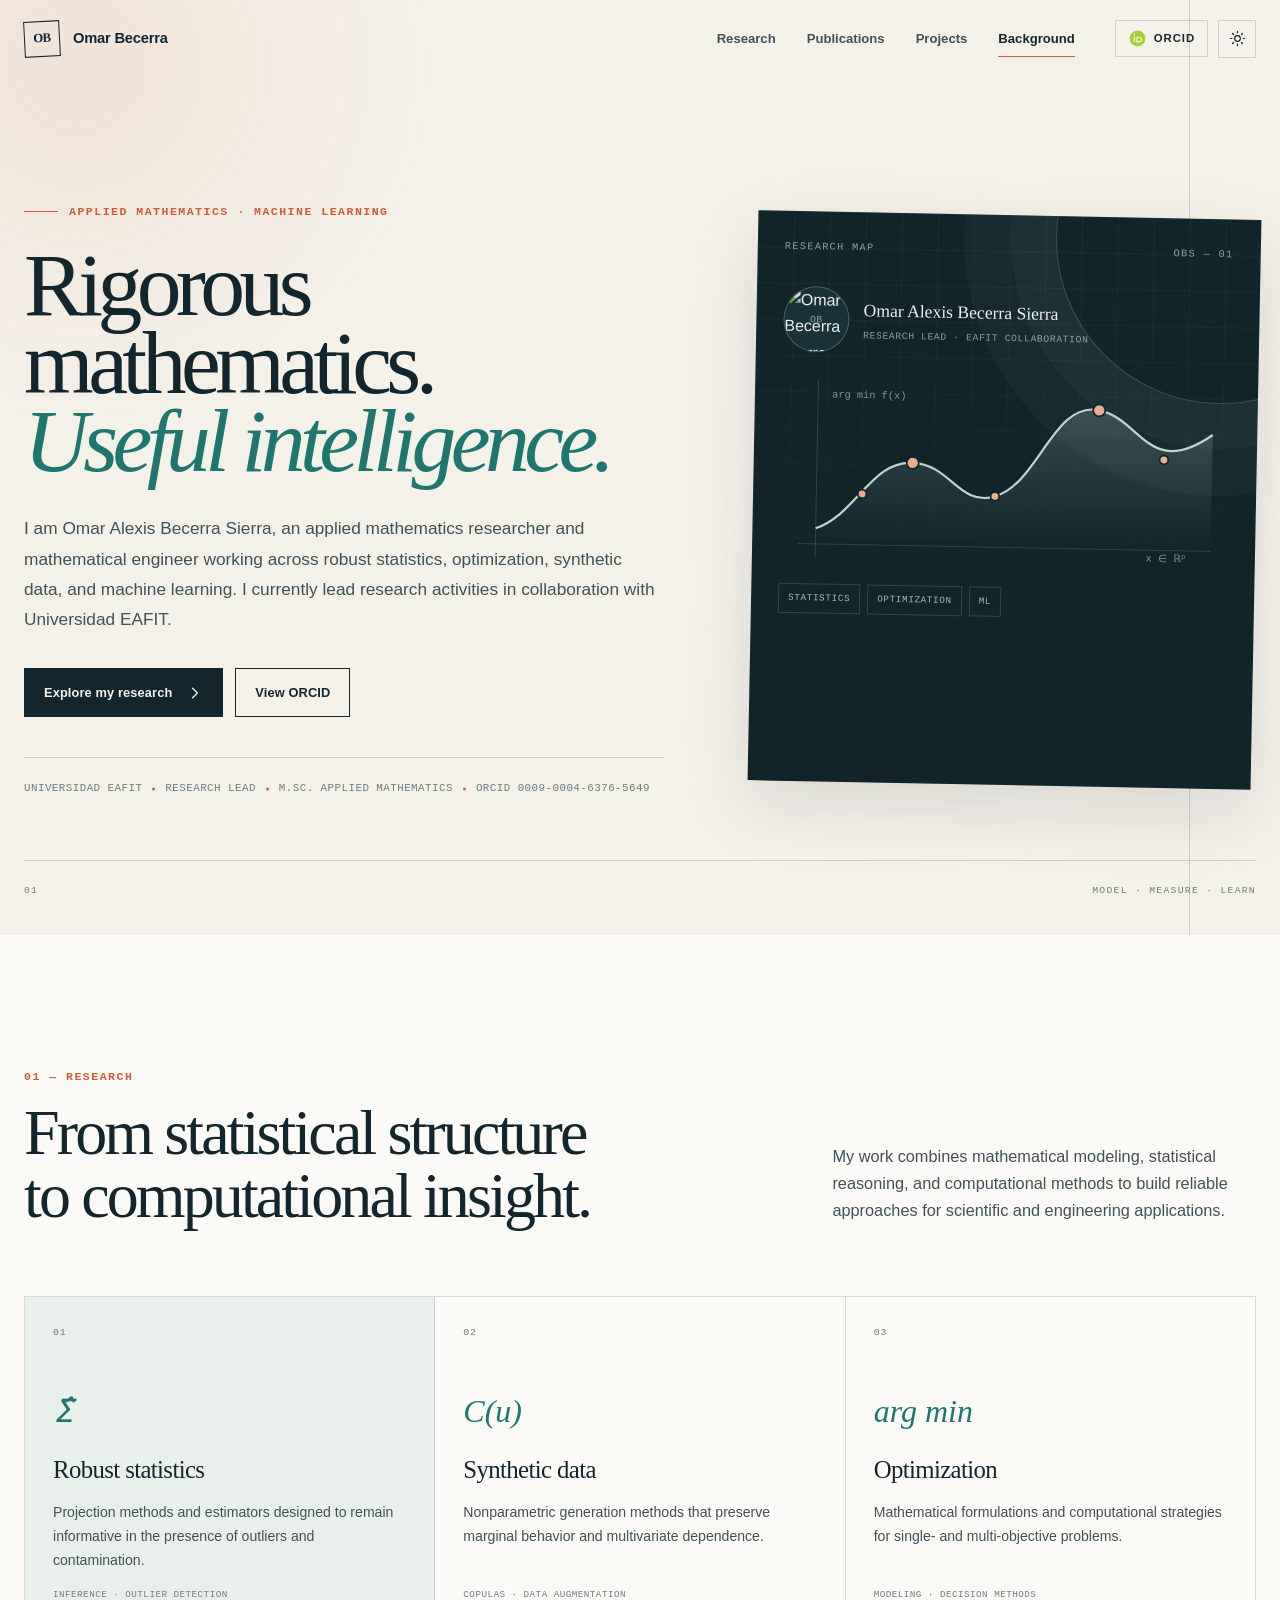
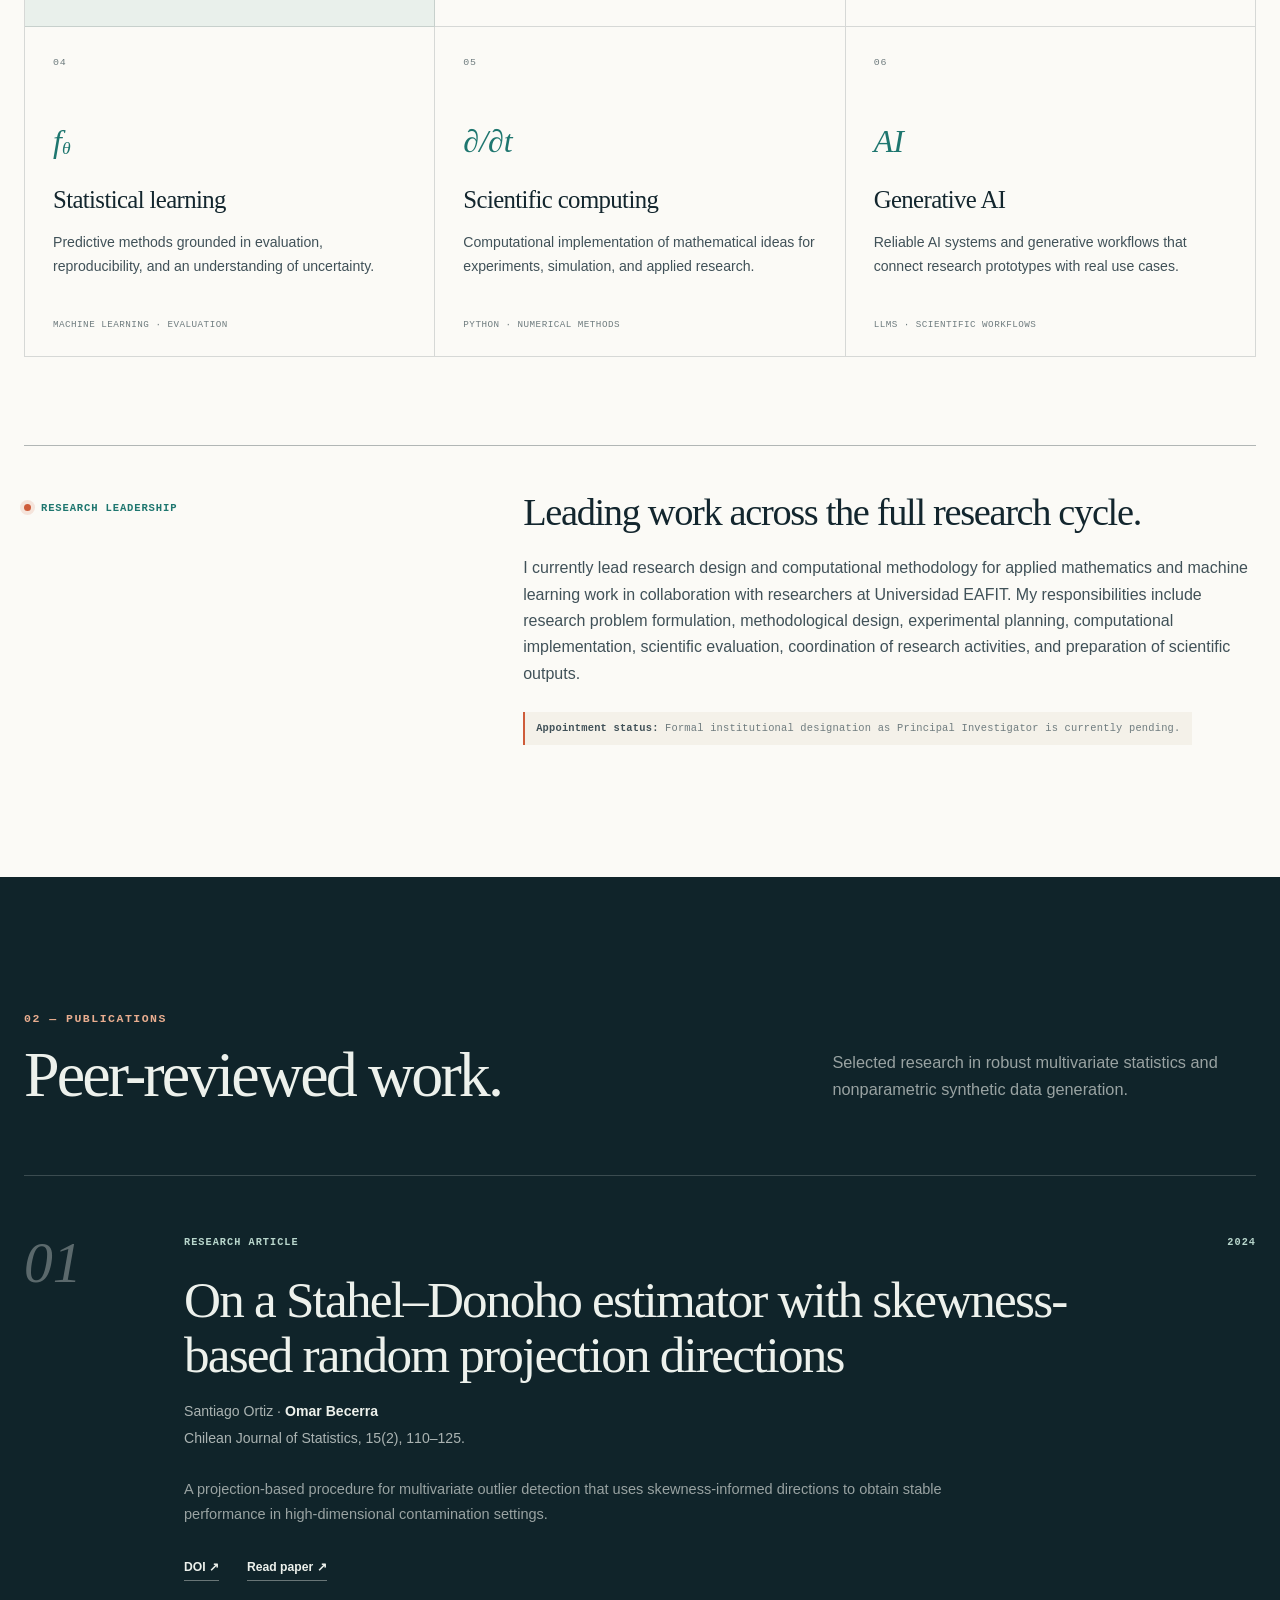
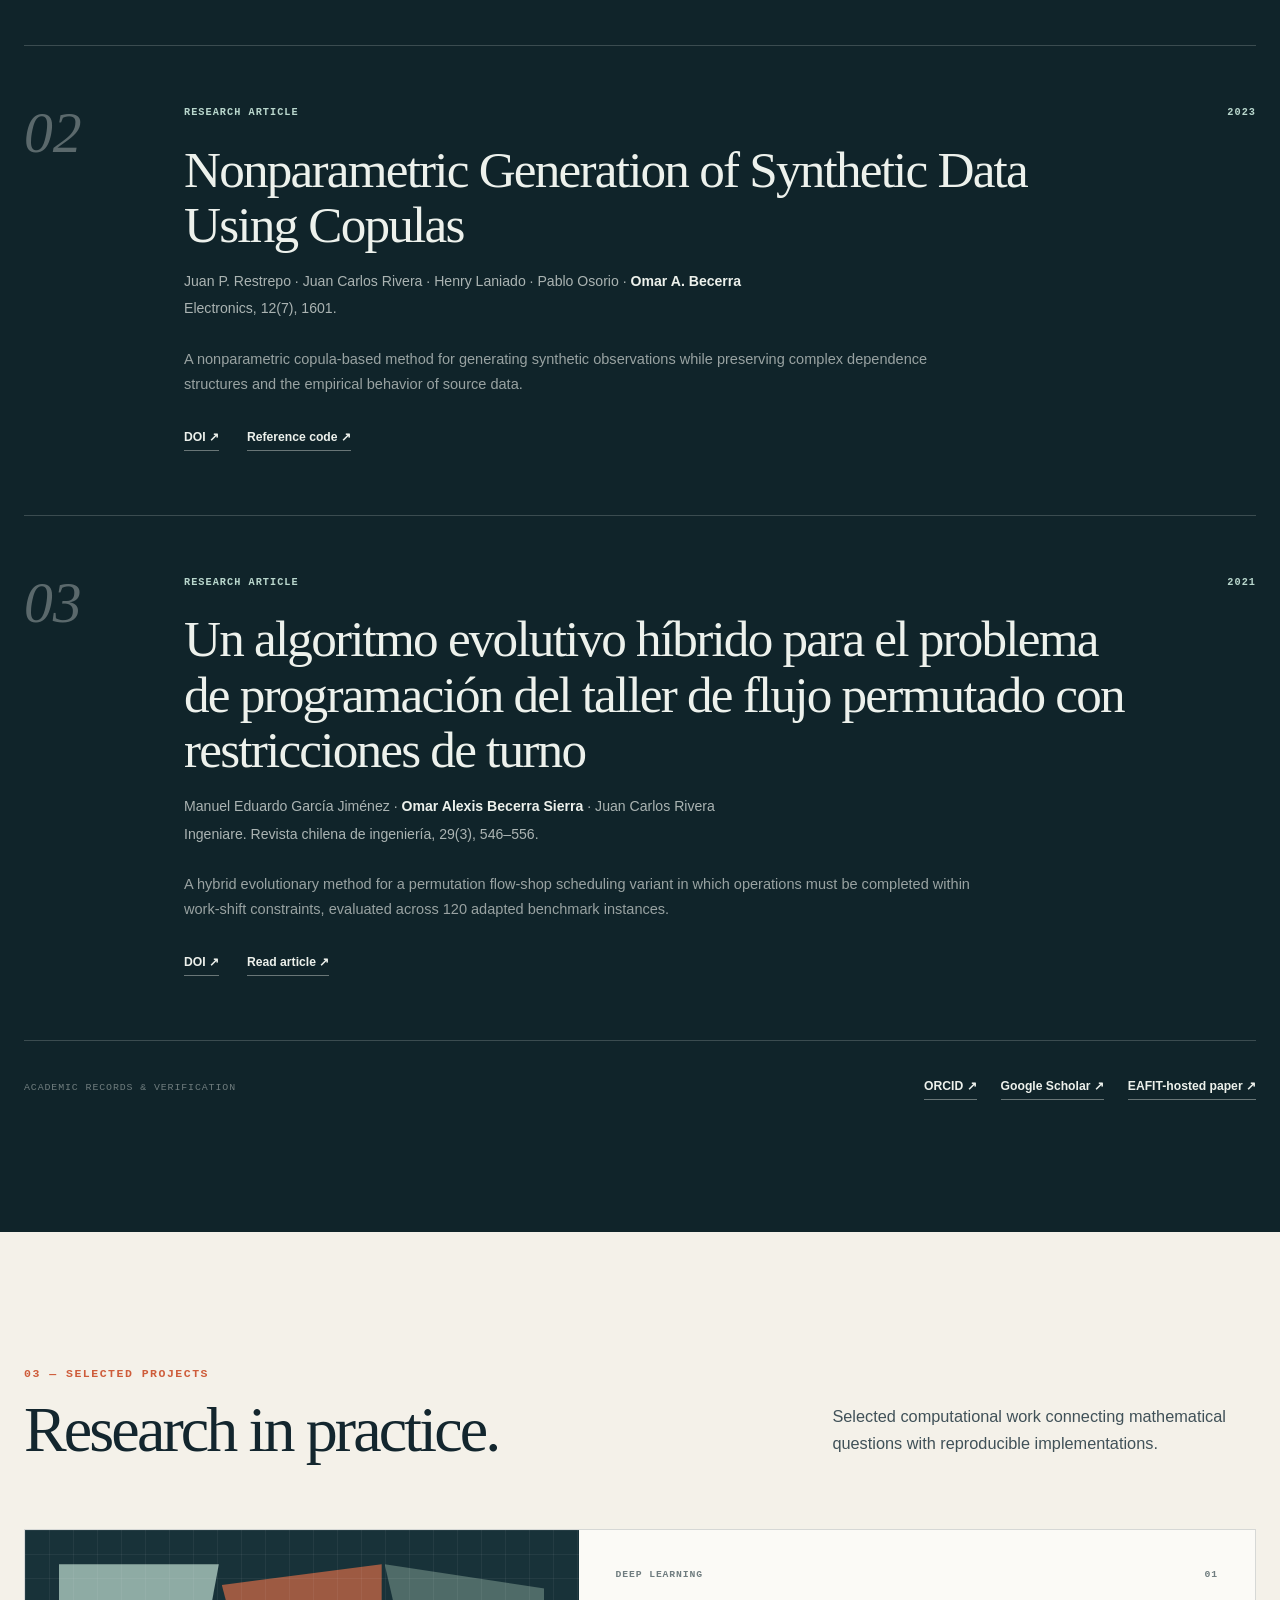
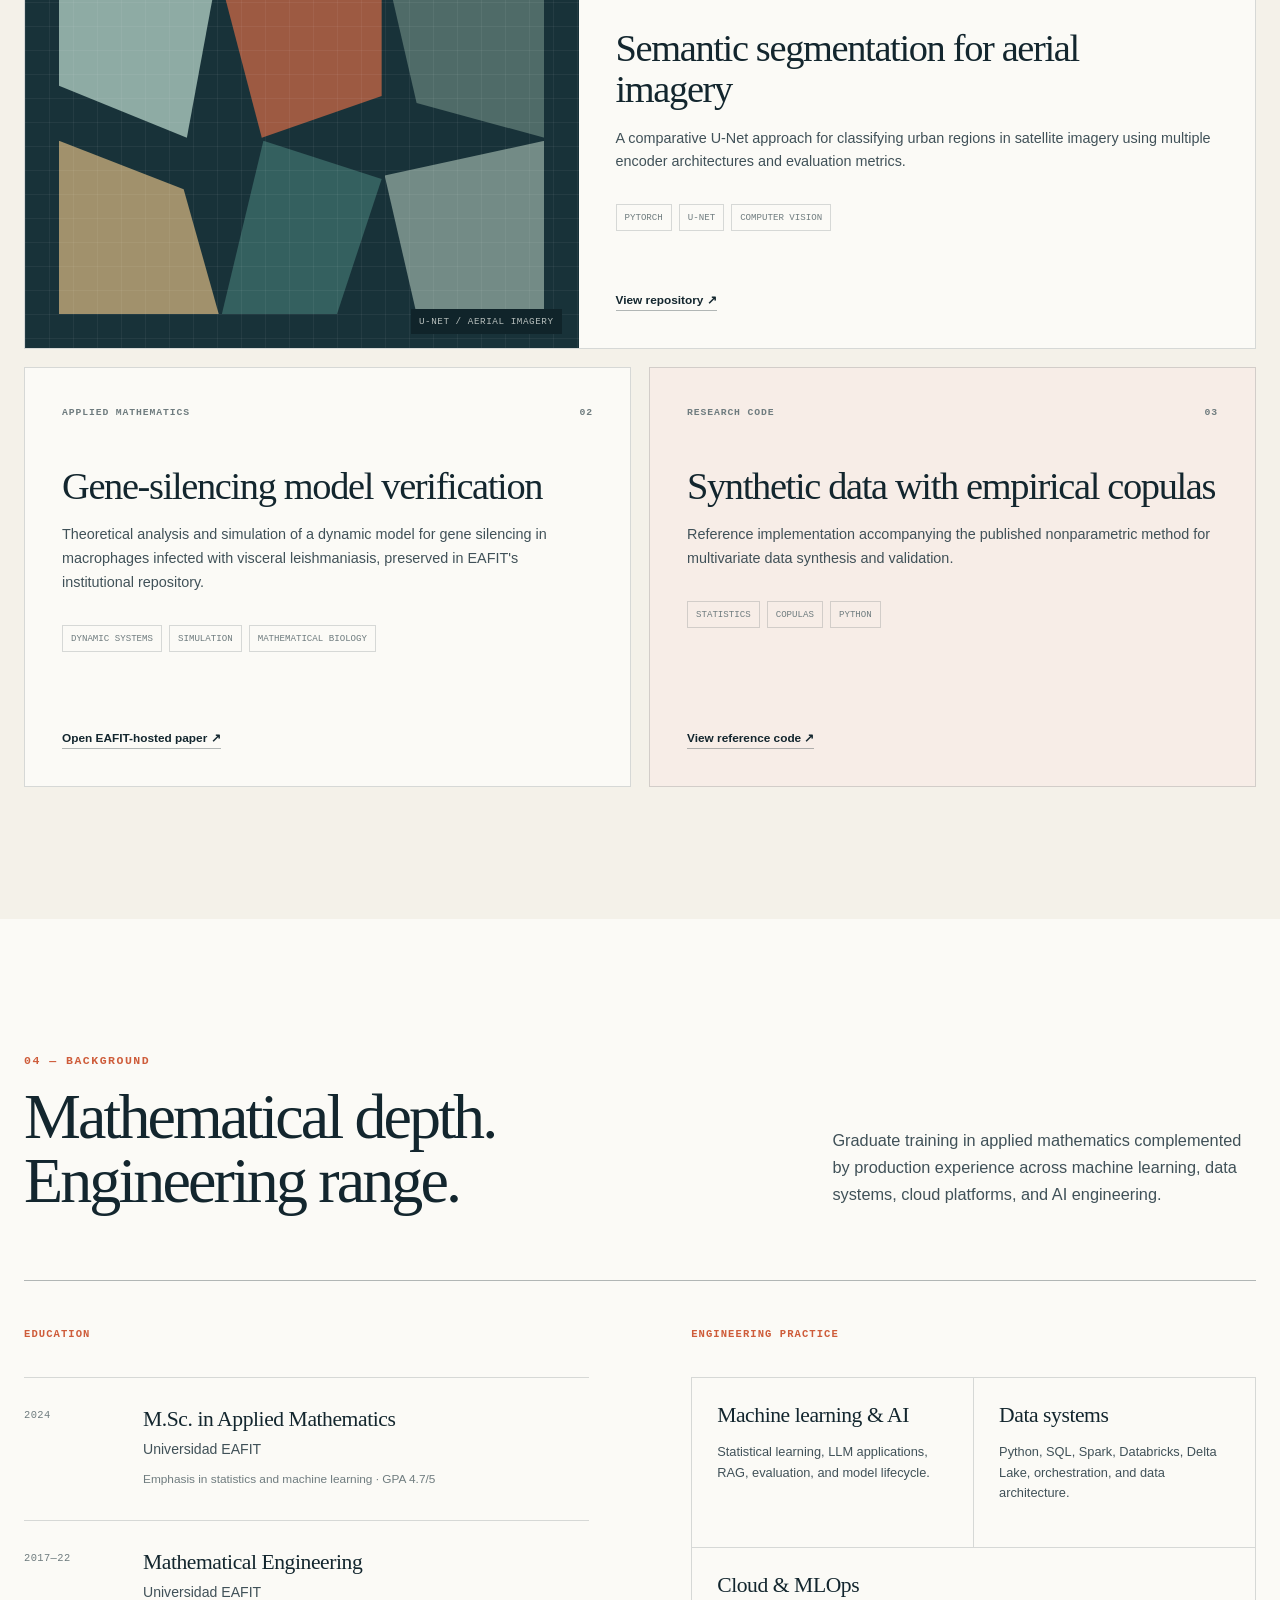
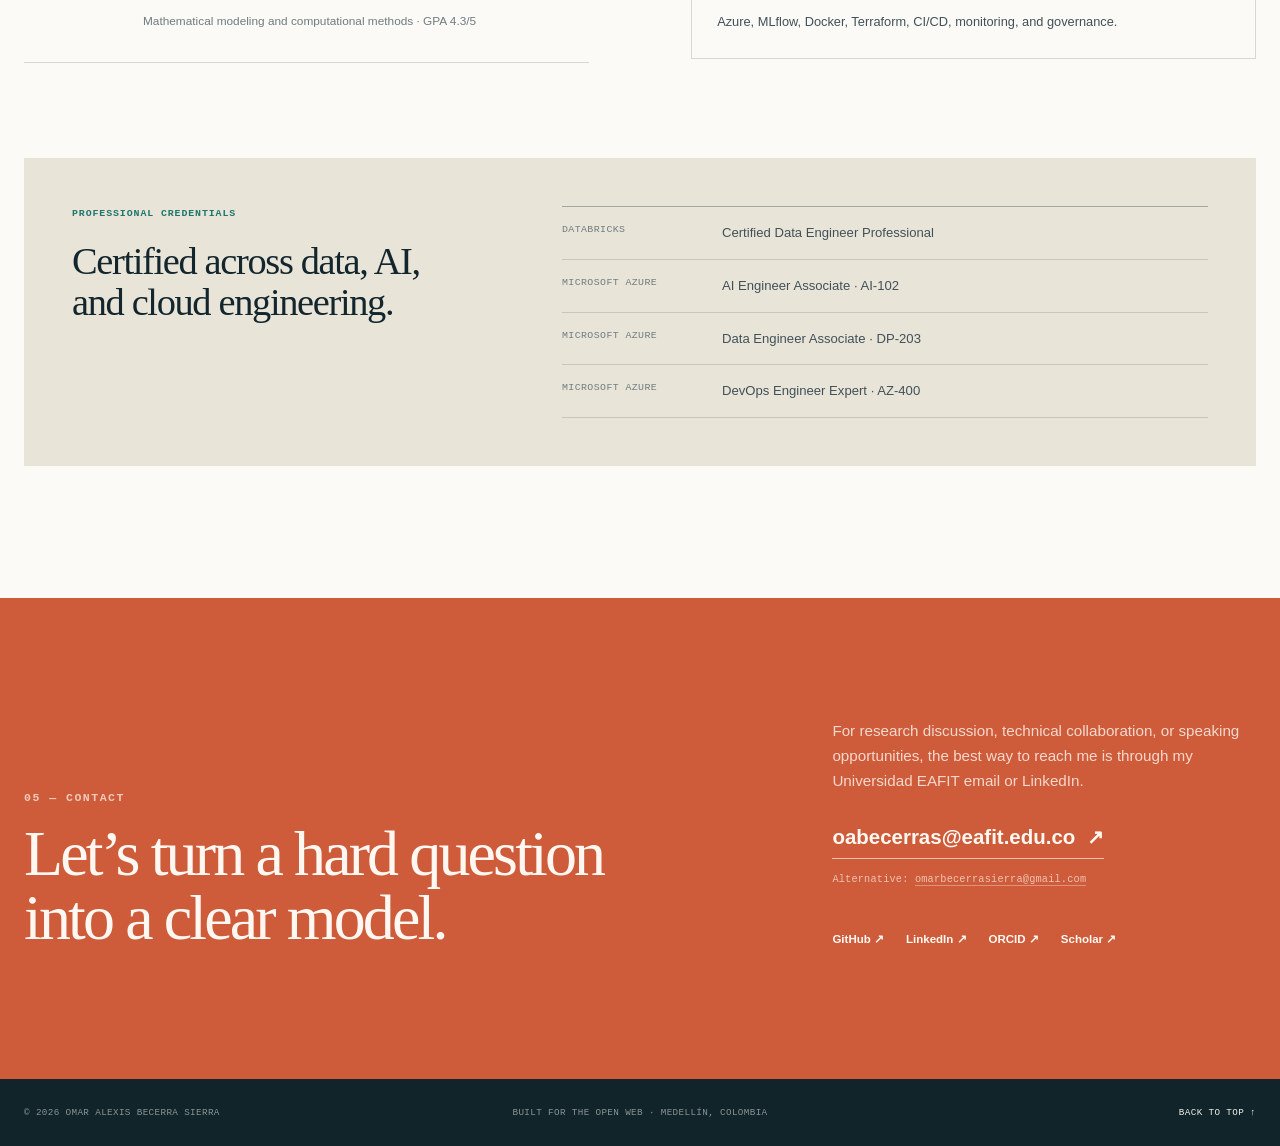
==== commit 8bbea0a0: "Clarify research leadership and affiliation" ====
--- a/index.html
+++ b/index.html
@@ -4,10 +4,10 @@
     <meta charset="utf-8">
     <meta name="viewport" content="width=device-width, initial-scale=1">
 
-    <title>Omar Becerra Sierra — Applied Mathematics &amp; Machine Learning</title>
+    <title>Omar Alexis Becerra Sierra — Applied Mathematics &amp; Machine Learning</title>
     <meta
       name="description"
-      content="Research profile of Omar Becerra Sierra at Universidad EAFIT: applied mathematics, robust statistics, synthetic data, optimization, and machine learning."
+      content="Research profile of Omar Alexis Becerra Sierra: applied mathematics, robust statistics, synthetic data, optimization, and machine learning in collaboration with Universidad EAFIT."
     >
     <meta name="author" content="Omar Alexis Becerra Sierra">
     <meta name="theme-color" content="#f4f1e9" media="(prefers-color-scheme: light)">
@@ -20,7 +20,7 @@
     <link rel="manifest" href="site.webmanifest">
 
     <meta property="og:type" content="profile">
-    <meta property="og:title" content="Omar Becerra Sierra — Research">
+    <meta property="og:title" content="Omar Alexis Becerra Sierra — Research">
     <meta
       property="og:description"
       content="Applied mathematics and machine learning research grounded in statistics, optimization, and scientific computing."
@@ -146,8 +146,9 @@
             <p class="eyebrow"><span></span> Applied mathematics · Machine learning</p>
             <h1 id="hero-title">Rigorous mathematics.<br><em>Useful intelligence.</em></h1>
             <p class="hero-intro">
-              I am Omar Becerra Sierra, a researcher and mathematical engineer working at the intersection of
-              robust statistics, optimization, synthetic data, and machine learning at Universidad EAFIT.
+              I am Omar Alexis Becerra Sierra, an applied mathematics researcher and mathematical engineer working
+              across robust statistics, optimization, synthetic data, and machine learning. I currently lead
+              research activities in collaboration with Universidad EAFIT.
             </p>
             <div class="hero-actions">
               <a class="button button-primary" href="#research">
@@ -163,8 +164,9 @@
             </div>
             <ul class="hero-facts" aria-label="Profile highlights">
               <li>Universidad EAFIT</li>
+              <li>Research Lead</li>
               <li>M.Sc. Applied Mathematics</li>
-              <li>Medellín, Colombia</li>
+              <li><a href="https://orcid.org/0009-0004-6376-5649" target="_blank" rel="me noopener noreferrer">ORCID 0009-0004-6376-5649</a></li>
             </ul>
           </div>
 
@@ -188,8 +190,8 @@
                 >
               </div>
               <div>
-                <strong>Omar A. Becerra Sierra</strong>
-                <span>Universidad EAFIT · Applied Mathematics</span>
+                <strong>Omar Alexis Becerra Sierra</strong>
+                <span>Research Lead · EAFIT collaboration</span>
               </div>
             </div>
 
@@ -288,13 +290,15 @@
               Research leadership
             </div>
             <div>
-              <h3 id="leadership-title">Contributing across the full research cycle.</h3>
+              <h3 id="leadership-title">Leading work across the full research cycle.</h3>
               <p>
-                I contribute to the direction and development of research activities in applied mathematics and
-                machine learning—from problem formulation and methodology design to experiments, implementation,
-                scientific evaluation, collaboration, and publication preparation.
+                I currently lead research design and computational methodology for applied mathematics and machine
+                learning work in collaboration with researchers at Universidad EAFIT. My responsibilities include
+                research problem formulation, methodological design, experimental planning, computational
+                implementation, scientific evaluation, coordination of research activities, and preparation of
+                scientific outputs.
               </p>
-              <p class="status-note"><strong>Role scope:</strong> research design · computational implementation · scientific evaluation · publication.</p>
+              <p class="status-note"><strong>Appointment status:</strong> Formal institutional designation as Principal Investigator is currently pending.</p>
             </div>
           </aside>
         </div>
@@ -396,8 +400,8 @@
               <a href="https://scholar.google.com/citations?user=87z4LYcAAAAJ&amp;hl=en" target="_blank" rel="me noopener noreferrer">
                 Google Scholar <span aria-hidden="true">↗</span>
               </a>
-              <a href="https://repository.eafit.edu.co/items/43cb476d-abe7-4662-bd98-2259699fb91c" target="_blank" rel="noopener noreferrer">
-                EAFIT Repository <span aria-hidden="true">↗</span>
+              <a href="https://repository.eafit.edu.co/bitstreams/7826165a-37dd-4b8c-99a2-df543c271528/download" target="_blank" rel="noopener noreferrer">
+                EAFIT-hosted paper <span aria-hidden="true">↗</span>
               </a>
             </div>
           </div>
@@ -443,7 +447,7 @@
 
             <a
               class="project-card"
-              href="https://repository.eafit.edu.co/items/43cb476d-abe7-4662-bd98-2259699fb91c"
+              href="https://repository.eafit.edu.co/bitstreams/7826165a-37dd-4b8c-99a2-df543c271528/download"
               target="_blank"
               rel="noopener noreferrer"
               data-reveal
@@ -458,7 +462,7 @@
                 <ul class="tag-list" aria-label="Topics">
                   <li>Dynamic systems</li><li>Simulation</li><li>Mathematical biology</li>
                 </ul>
-                <span class="project-link">View EAFIT record <span aria-hidden="true">↗</span></span>
+                <span class="project-link">Open EAFIT-hosted paper <span aria-hidden="true">↗</span></span>
               </div>
             </a>
 
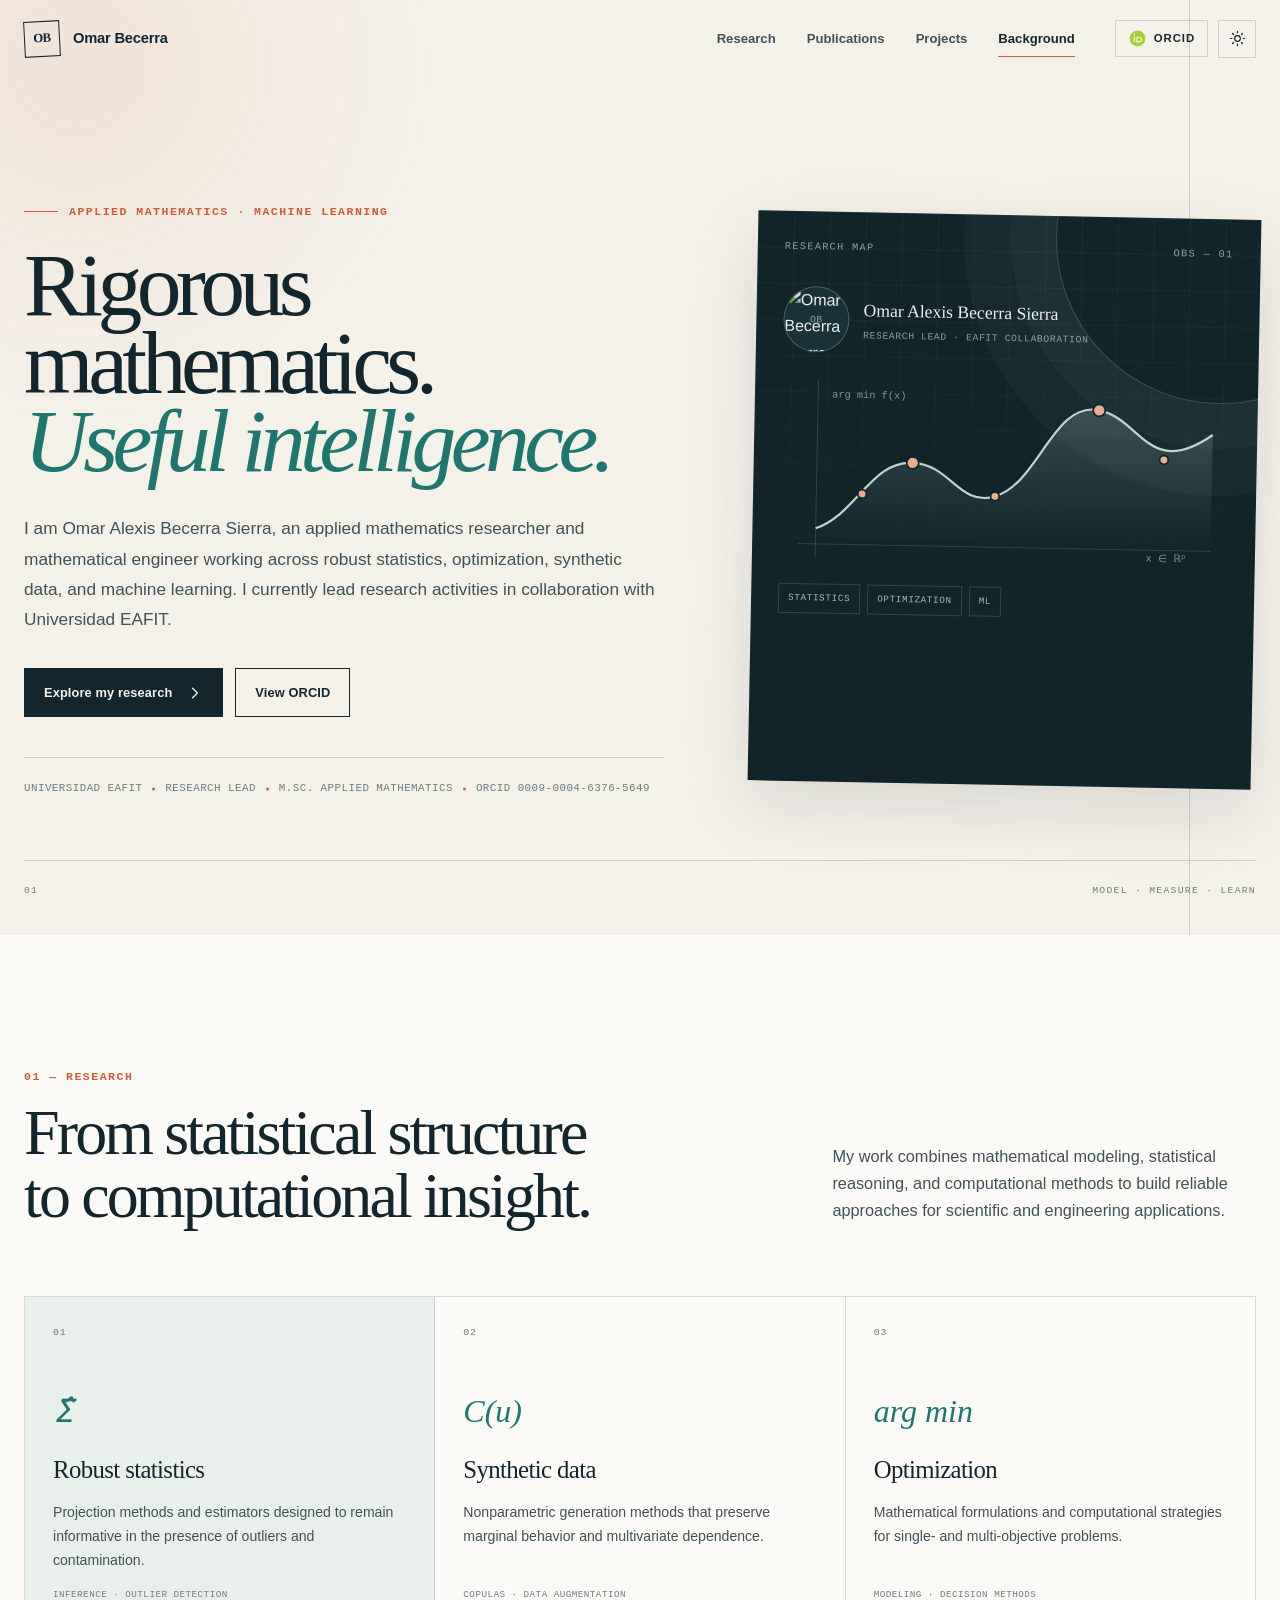
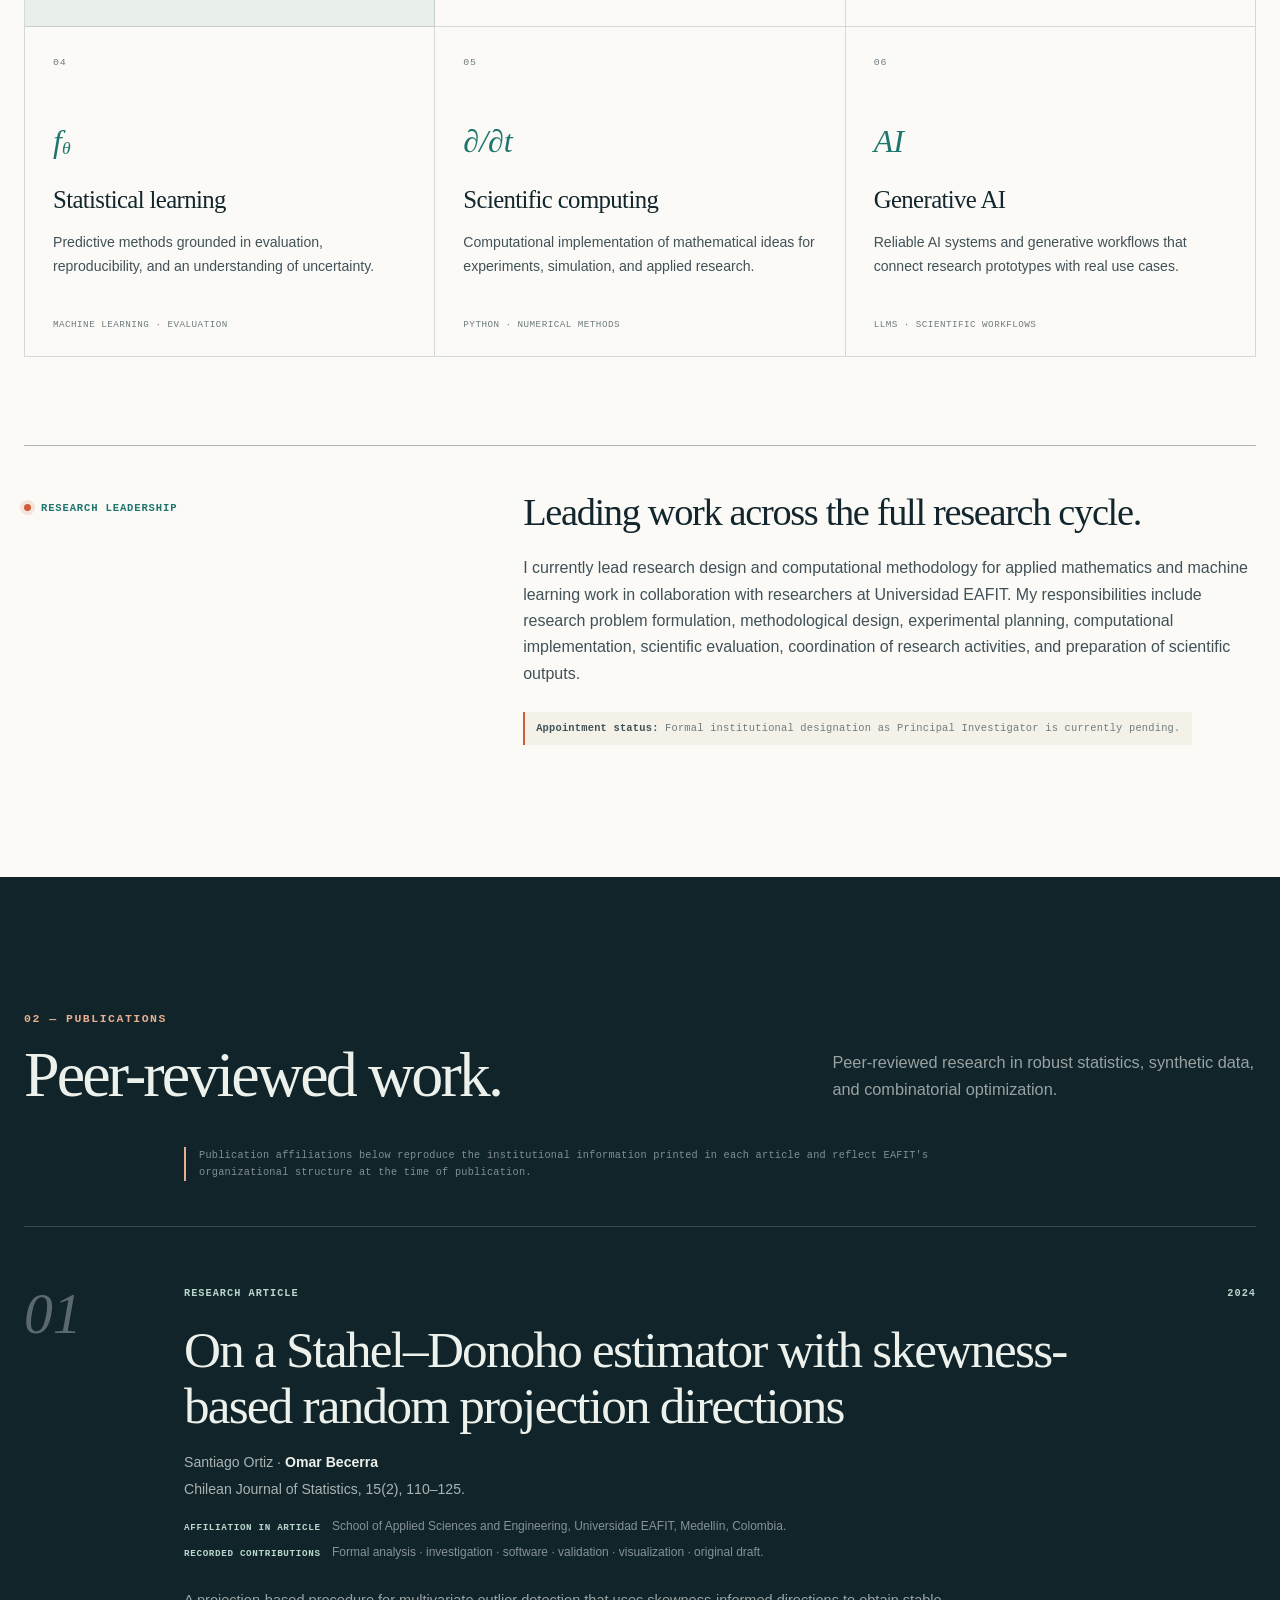
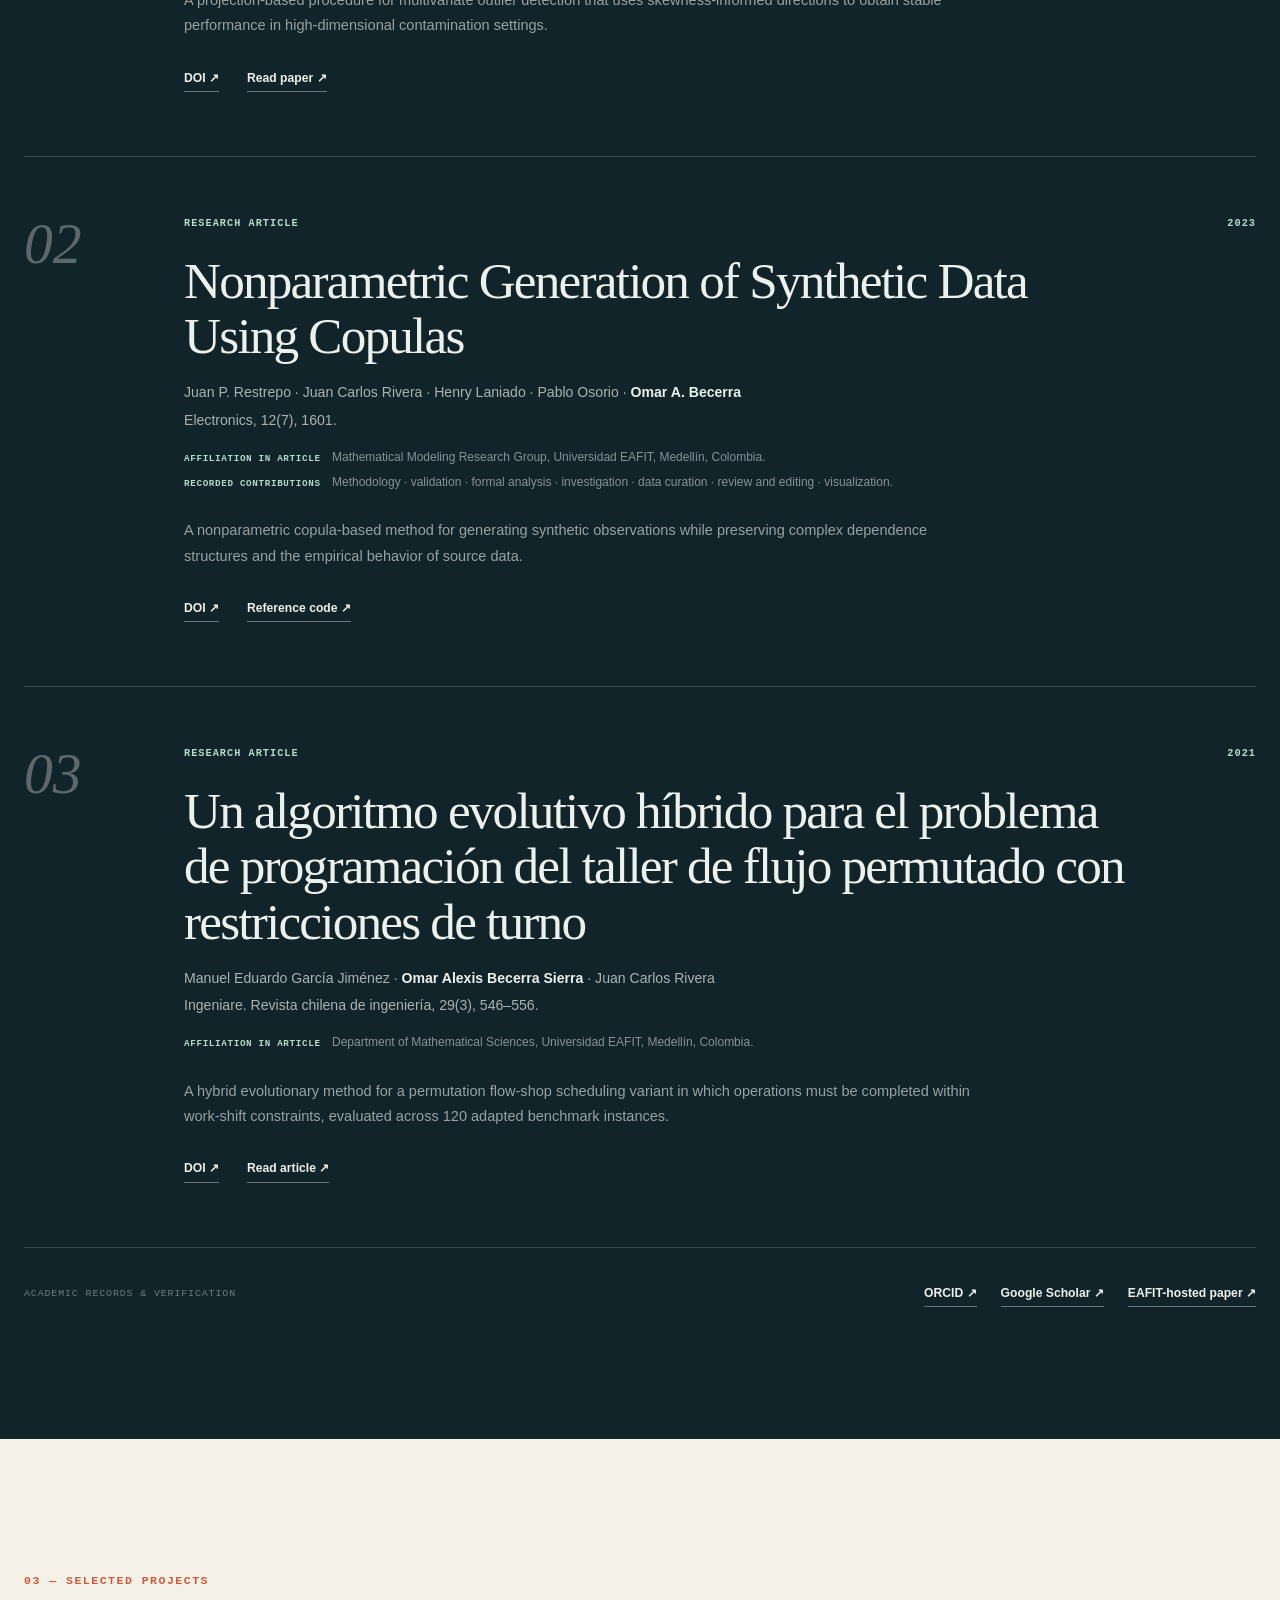
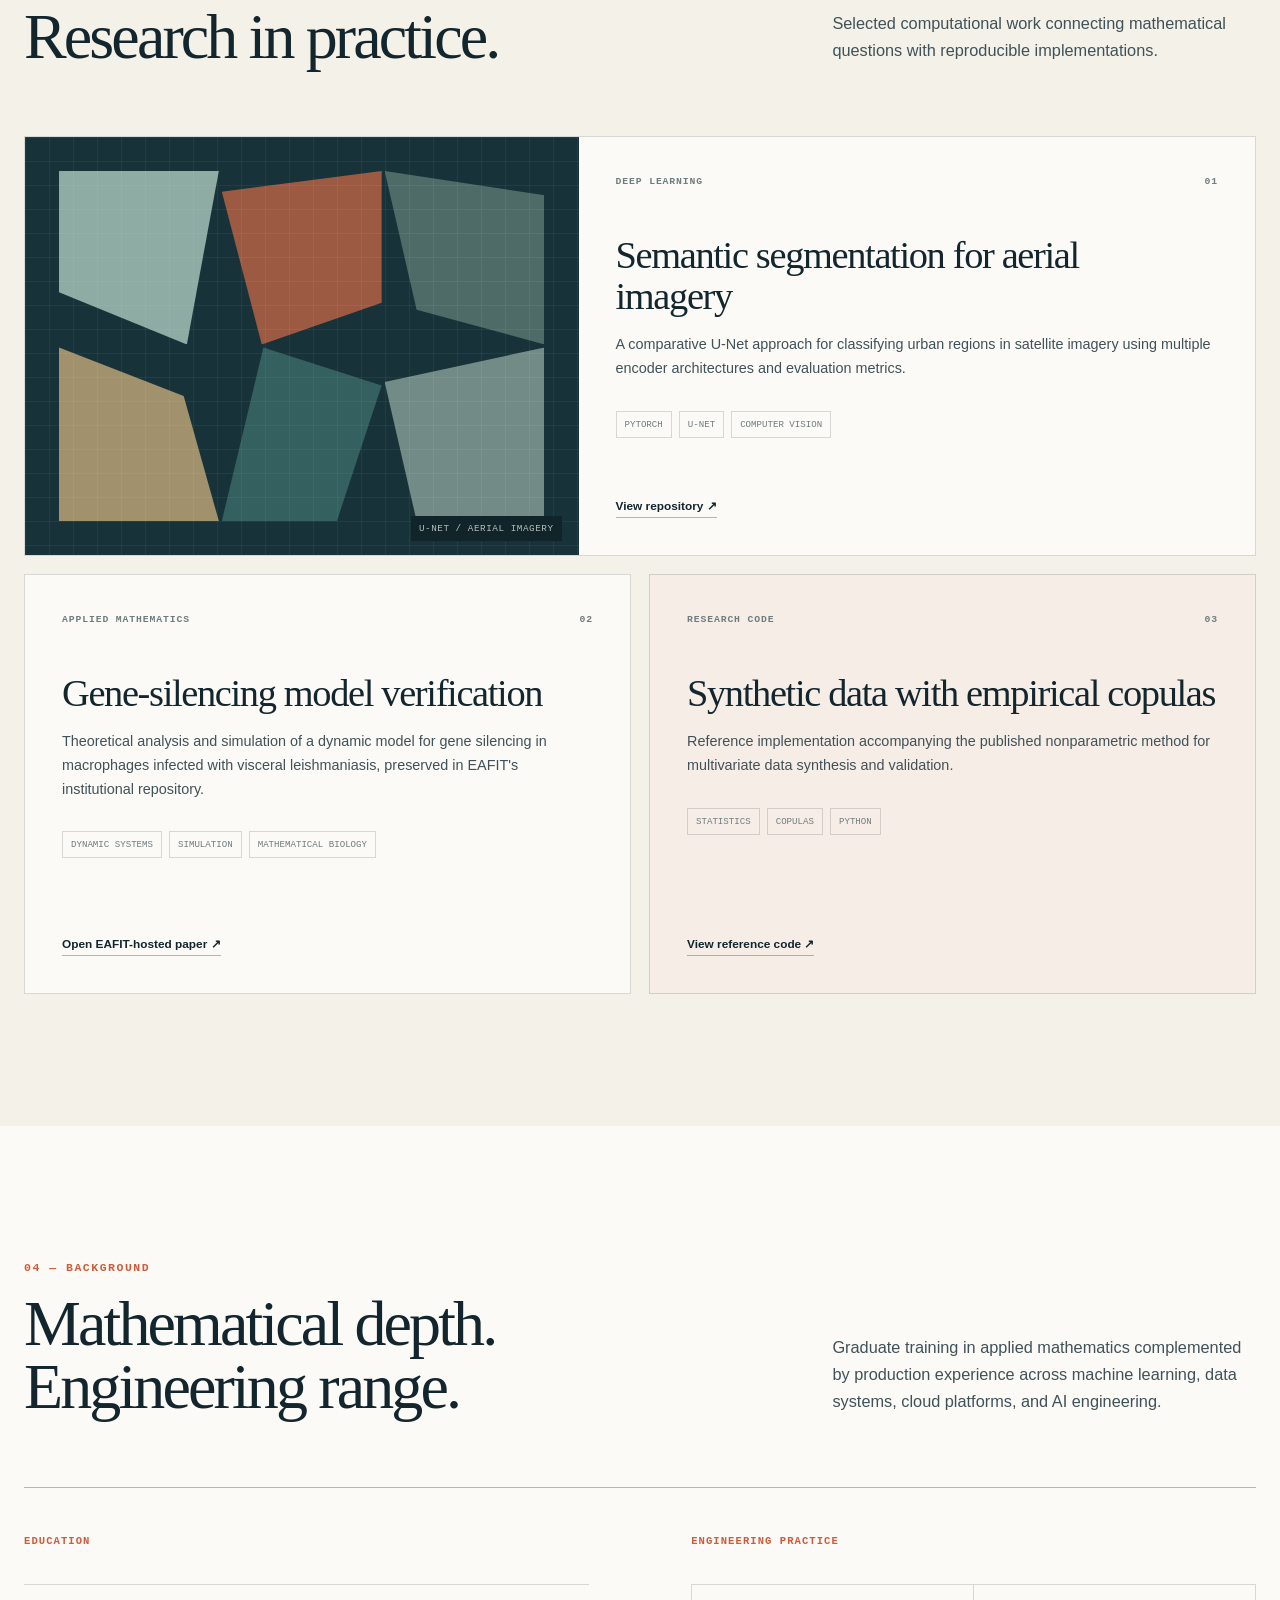
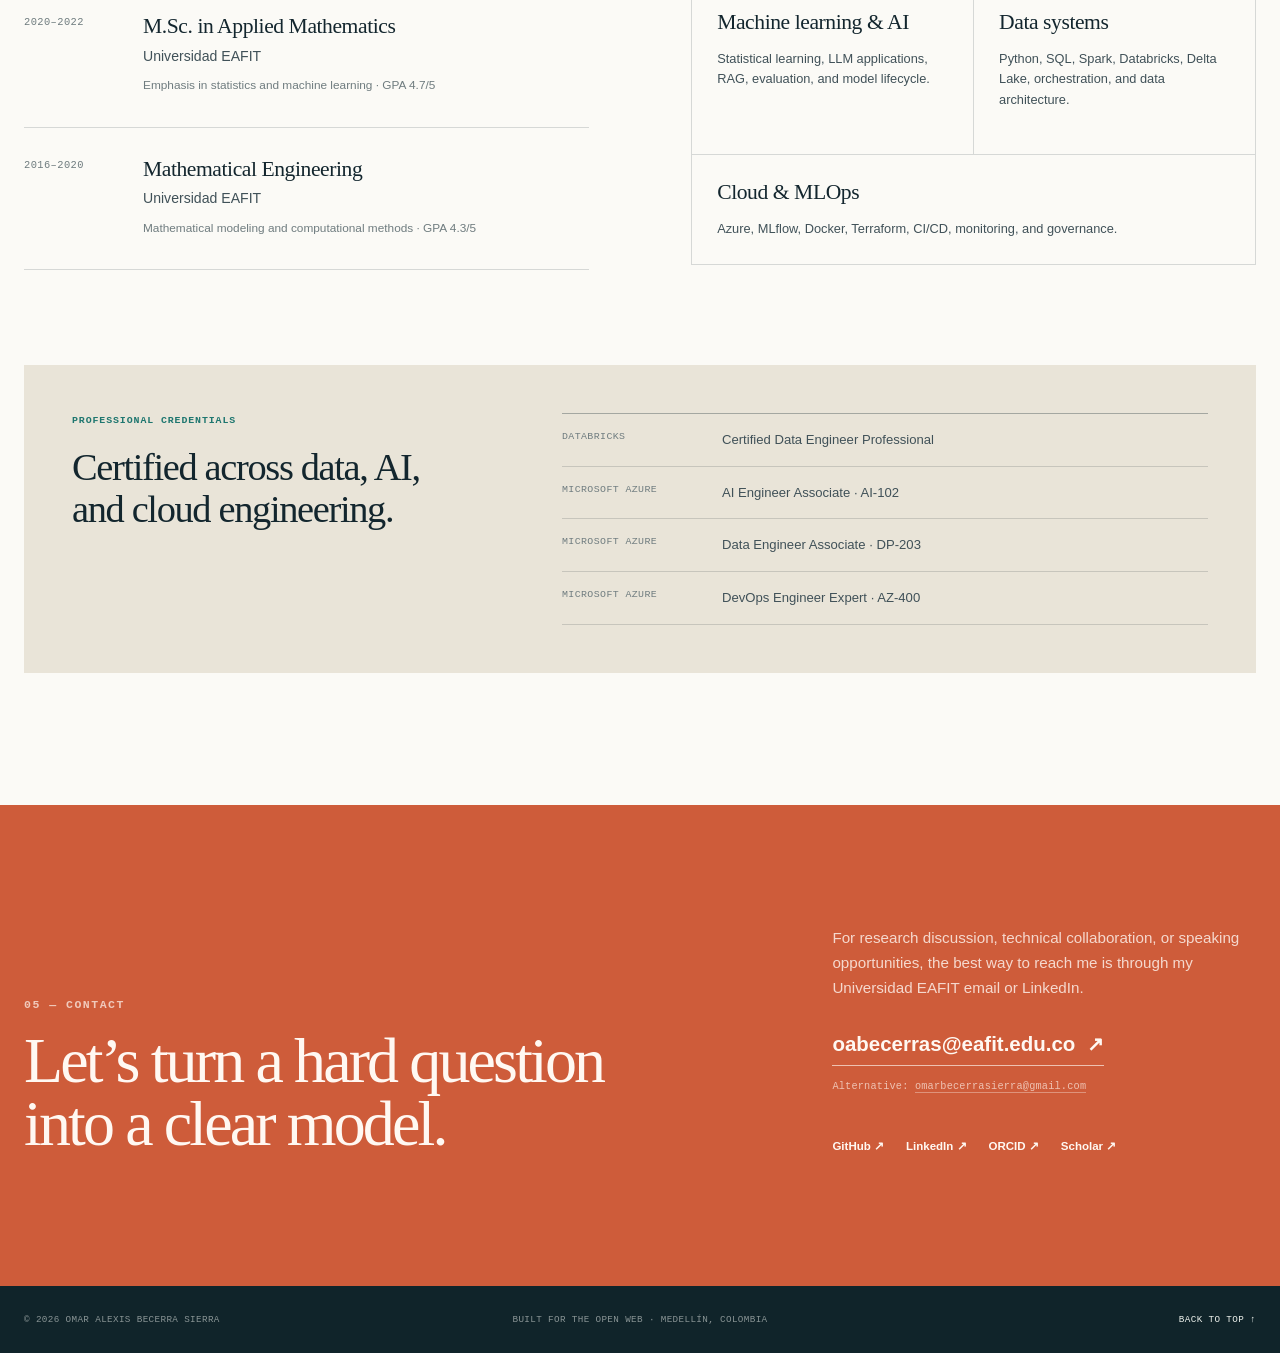
==== commit 003c4c22: "Align academic record with ORCID and publications" ====
--- a/index.html
+++ b/index.html
@@ -311,8 +311,13 @@
               <p class="section-kicker">02 — Publications</p>
               <h2 id="publications-title">Peer-reviewed work.</h2>
             </div>
-            <p>Selected research in robust multivariate statistics and nonparametric synthetic data generation.</p>
-          </div>
+            <p>Peer-reviewed research in robust statistics, synthetic data, and combinatorial optimization.</p>
+          </div>
+
+          <p class="affiliation-context" data-reveal>
+            Publication affiliations below reproduce the institutional information printed in each article and
+            reflect EAFIT's organizational structure at the time of publication.
+          </p>
 
           <div class="publication-list">
             <article class="publication" data-reveal>
@@ -325,6 +330,8 @@
                 <h3>On a Stahel–Donoho estimator with skewness-based random projection directions</h3>
                 <p class="authors">Santiago Ortiz · <strong>Omar Becerra</strong></p>
                 <p class="citation">Chilean Journal of Statistics, 15(2), 110–125.</p>
+                <p class="article-affiliation"><span>Affiliation in article</span> School of Applied Sciences and Engineering, Universidad EAFIT, Medellín, Colombia.</p>
+                <p class="article-contribution"><span>Recorded contributions</span> Formal analysis · investigation · software · validation · visualization · original draft.</p>
                 <p class="publication-summary">
                   A projection-based procedure for multivariate outlier detection that uses skewness-informed
                   directions to obtain stable performance in high-dimensional contamination settings.
@@ -350,6 +357,8 @@
                 <h3>Nonparametric Generation of Synthetic Data Using Copulas</h3>
                 <p class="authors">Juan P. Restrepo · Juan Carlos Rivera · Henry Laniado · Pablo Osorio · <strong>Omar A. Becerra</strong></p>
                 <p class="citation">Electronics, 12(7), 1601.</p>
+                <p class="article-affiliation"><span>Affiliation in article</span> Mathematical Modeling Research Group, Universidad EAFIT, Medellín, Colombia.</p>
+                <p class="article-contribution"><span>Recorded contributions</span> Methodology · validation · formal analysis · investigation · data curation · review and editing · visualization.</p>
                 <p class="publication-summary">
                   A nonparametric copula-based method for generating synthetic observations while preserving
                   complex dependence structures and the empirical behavior of source data.
@@ -375,6 +384,7 @@
                 <h3>Un algoritmo evolutivo híbrido para el problema de programación del taller de flujo permutado con restricciones de turno</h3>
                 <p class="authors">Manuel Eduardo García Jiménez · <strong>Omar Alexis Becerra Sierra</strong> · Juan Carlos Rivera</p>
                 <p class="citation">Ingeniare. Revista chilena de ingeniería, 29(3), 546–556.</p>
+                <p class="article-affiliation"><span>Affiliation in article</span> Department of Mathematical Sciences, Universidad EAFIT, Medellín, Colombia.</p>
                 <p class="publication-summary">
                   A hybrid evolutionary method for a permutation flow-shop scheduling variant in which operations
                   must be completed within work-shift constraints, evaluated across 120 adapted benchmark instances.
@@ -507,7 +517,7 @@
             <div class="education-column" data-reveal>
               <h3 class="column-title">Education</h3>
               <article class="timeline-item">
-                <div class="timeline-year">2024</div>
+                <div class="timeline-year">2020–2022</div>
                 <div>
                   <h4>M.Sc. in Applied Mathematics</h4>
                   <p>Universidad EAFIT</p>
@@ -515,7 +525,7 @@
                 </div>
               </article>
               <article class="timeline-item">
-                <div class="timeline-year">2017—22</div>
+                <div class="timeline-year">2016–2020</div>
                 <div>
                   <h4>Mathematical Engineering</h4>
                   <p>Universidad EAFIT</p>
--- a/assets/css/styles.css
+++ b/assets/css/styles.css
@@ -789,6 +789,17 @@
   color: rgba(237, 241, 236, 0.62);
 }
 
+.affiliation-context {
+  max-width: 760px;
+  margin: -28px 0 45px 160px;
+  padding-left: 13px;
+  border-left: 2px solid var(--accent-soft);
+  color: rgba(237, 241, 236, 0.52);
+  font-family: var(--mono);
+  font-size: 0.64rem;
+  letter-spacing: 0.025em;
+}
+
 .publication-list {
   border-top: 1px solid rgba(255, 255, 255, 0.18);
 }
@@ -840,6 +851,31 @@
 .authors strong {
   color: var(--night-text);
   font-weight: 650;
+}
+
+.article-affiliation,
+.article-contribution {
+  max-width: 820px;
+  margin: 16px 0 0;
+  color: rgba(237, 241, 236, 0.54);
+  font-size: 0.75rem;
+  line-height: 1.6;
+}
+
+.article-contribution {
+  margin-top: 6px;
+}
+
+.article-affiliation span,
+.article-contribution span {
+  display: inline-block;
+  margin-right: 8px;
+  color: var(--teal-light);
+  font-family: var(--mono);
+  font-size: 0.58rem;
+  font-weight: 700;
+  letter-spacing: 0.07em;
+  text-transform: uppercase;
 }
 
 .publication-summary {
@@ -1443,6 +1479,10 @@
     grid-template-columns: 80px 1fr;
   }
 
+  .affiliation-context {
+    margin-left: 110px;
+  }
+
   .project-card-wide {
     grid-template-columns: 1fr;
   }
@@ -1555,6 +1595,10 @@
     grid-template-columns: 1fr;
     gap: 25px;
     padding: 45px 0;
+  }
+
+  .affiliation-context {
+    margin: -15px 0 35px;
   }
 
   .publication-index {
@@ -1708,7 +1752,10 @@
   .section-heading-light > p,
   .publication-summary,
   .authors,
-  .citation {
+  .citation,
+  .article-affiliation,
+  .article-contribution,
+  .affiliation-context {
     color: #333;
   }
 
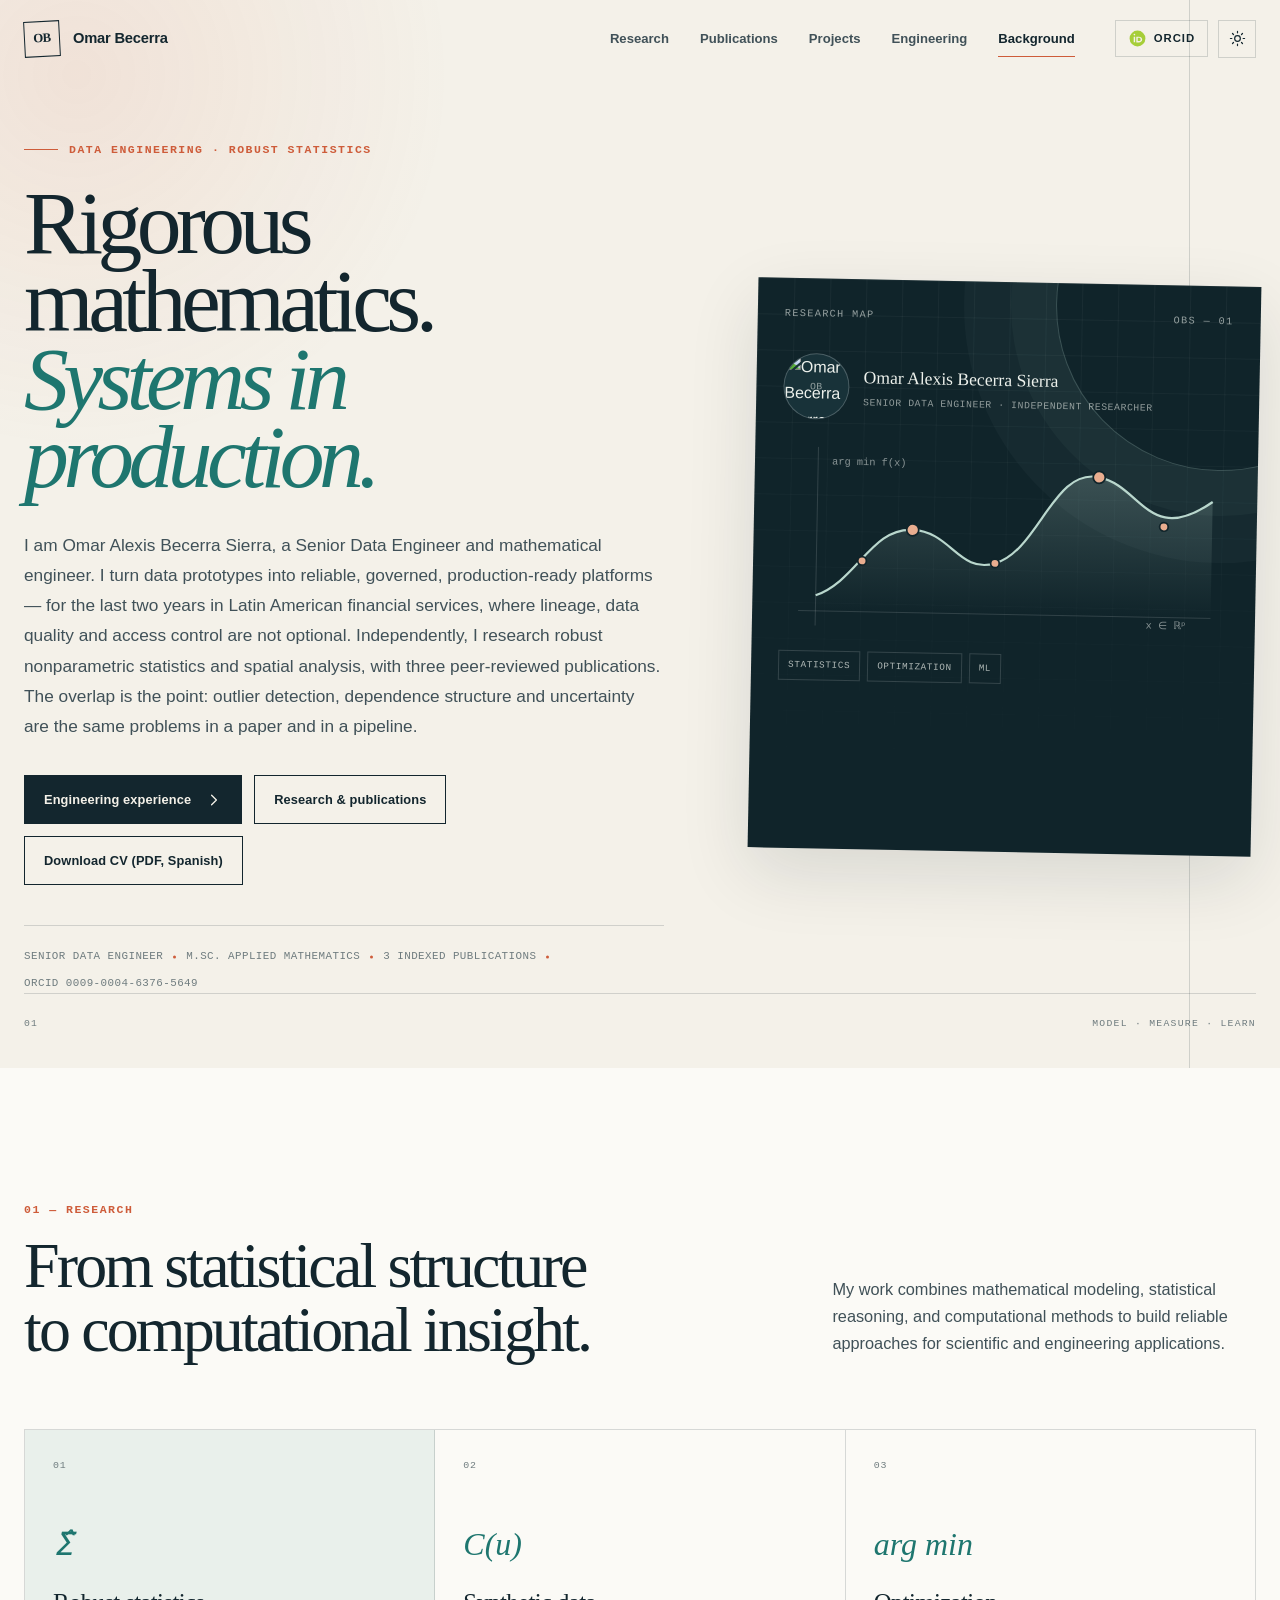
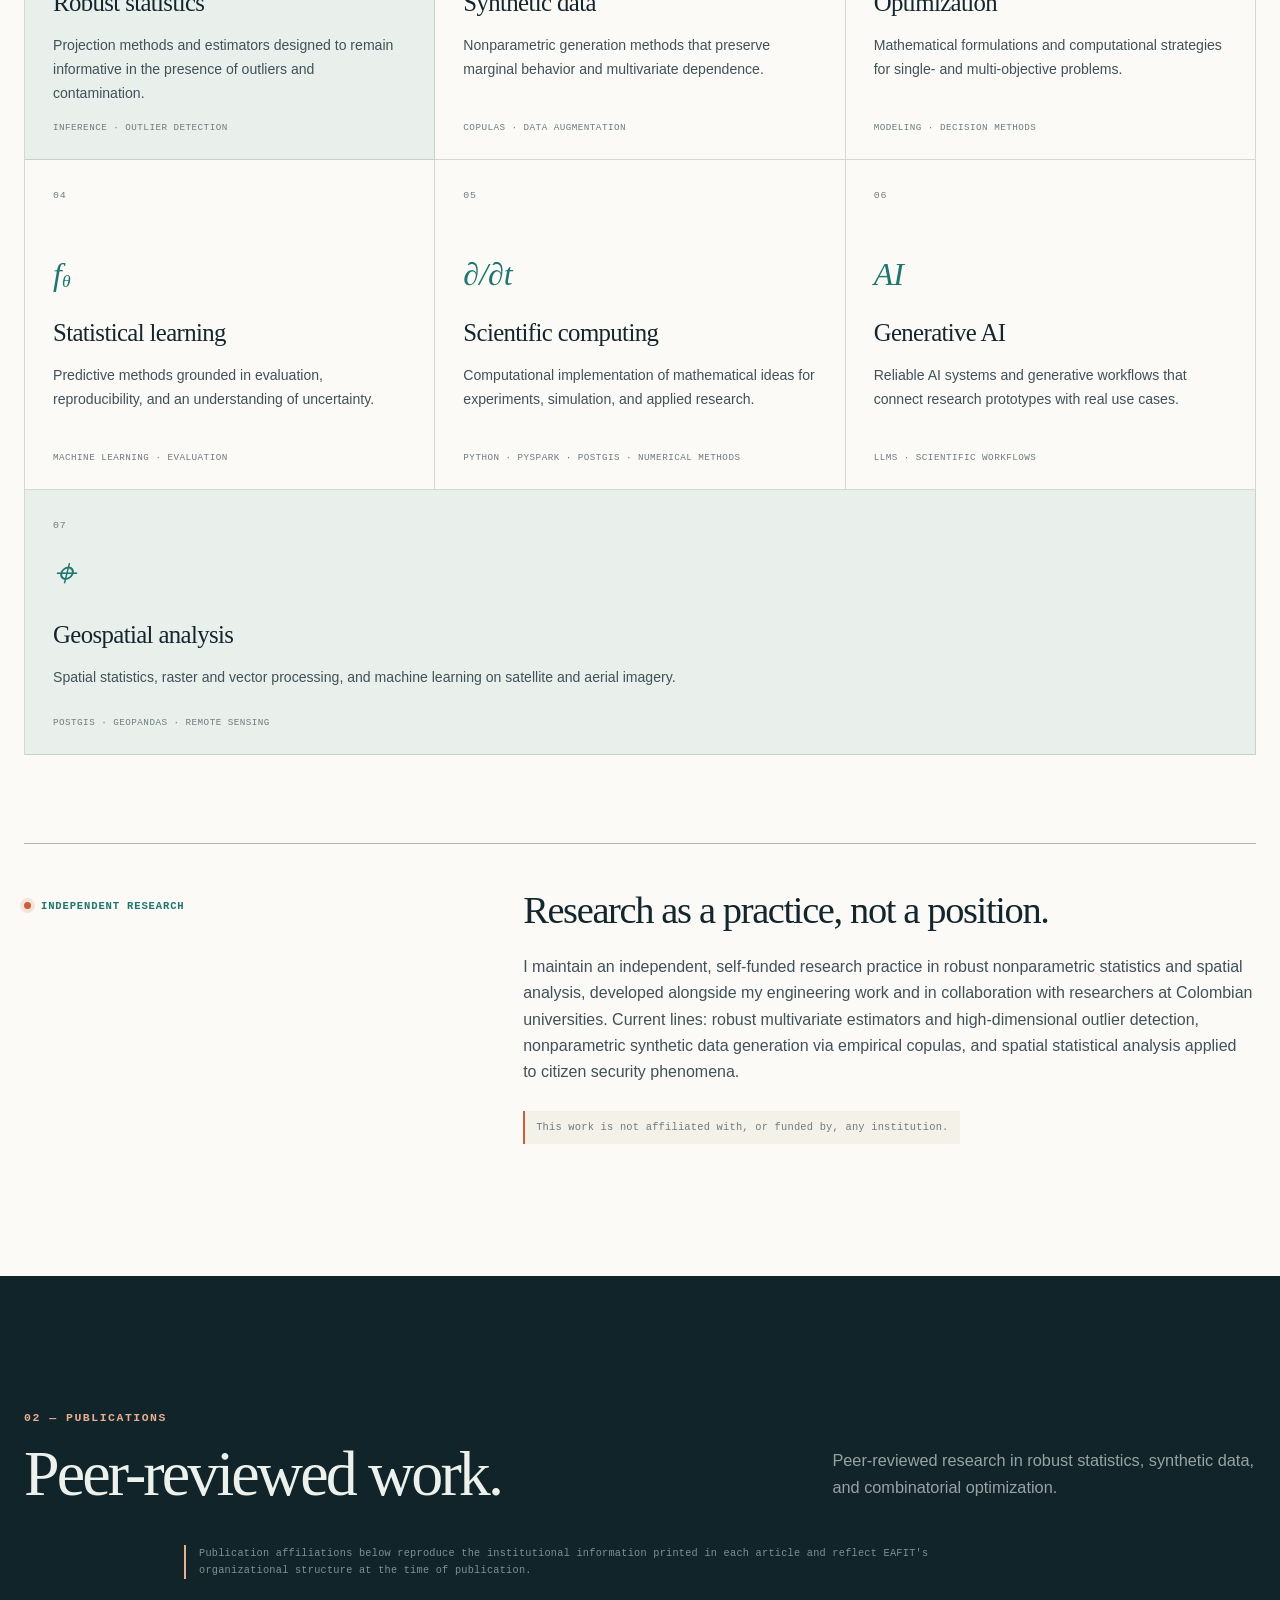
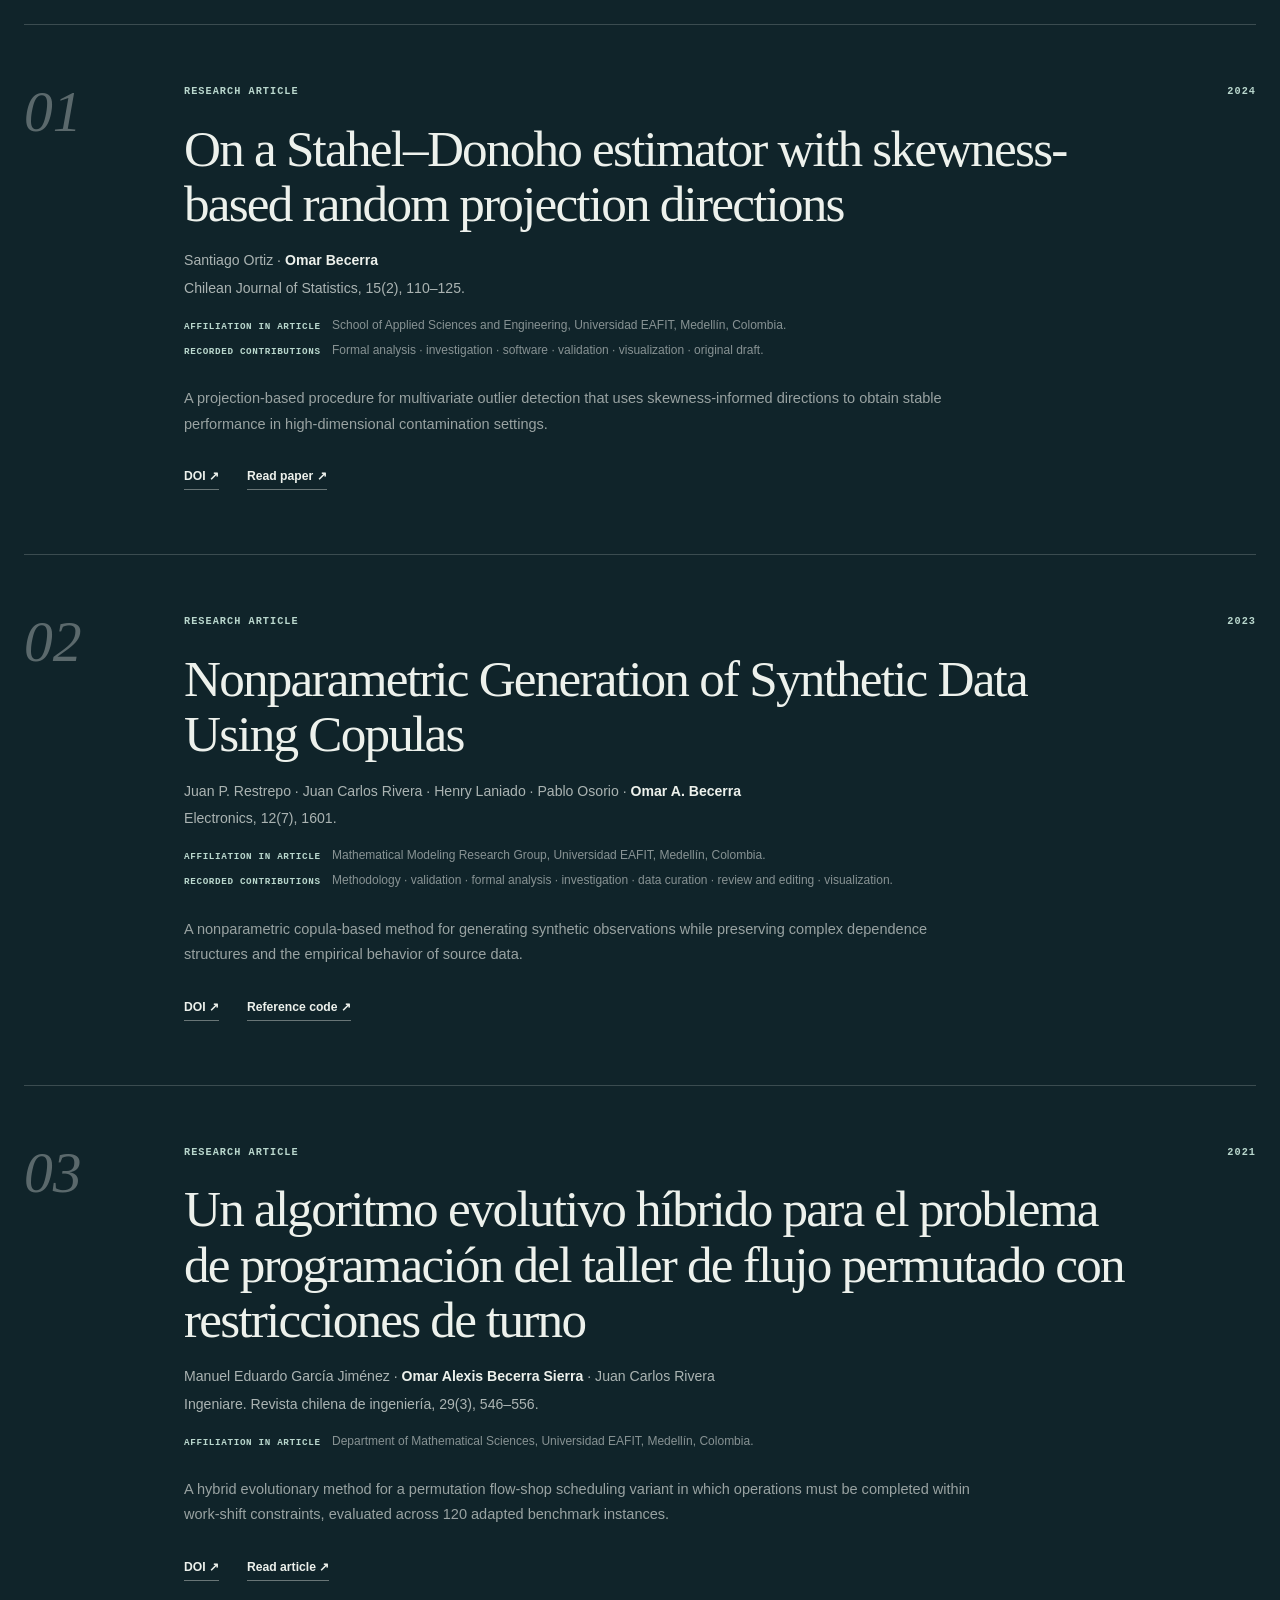
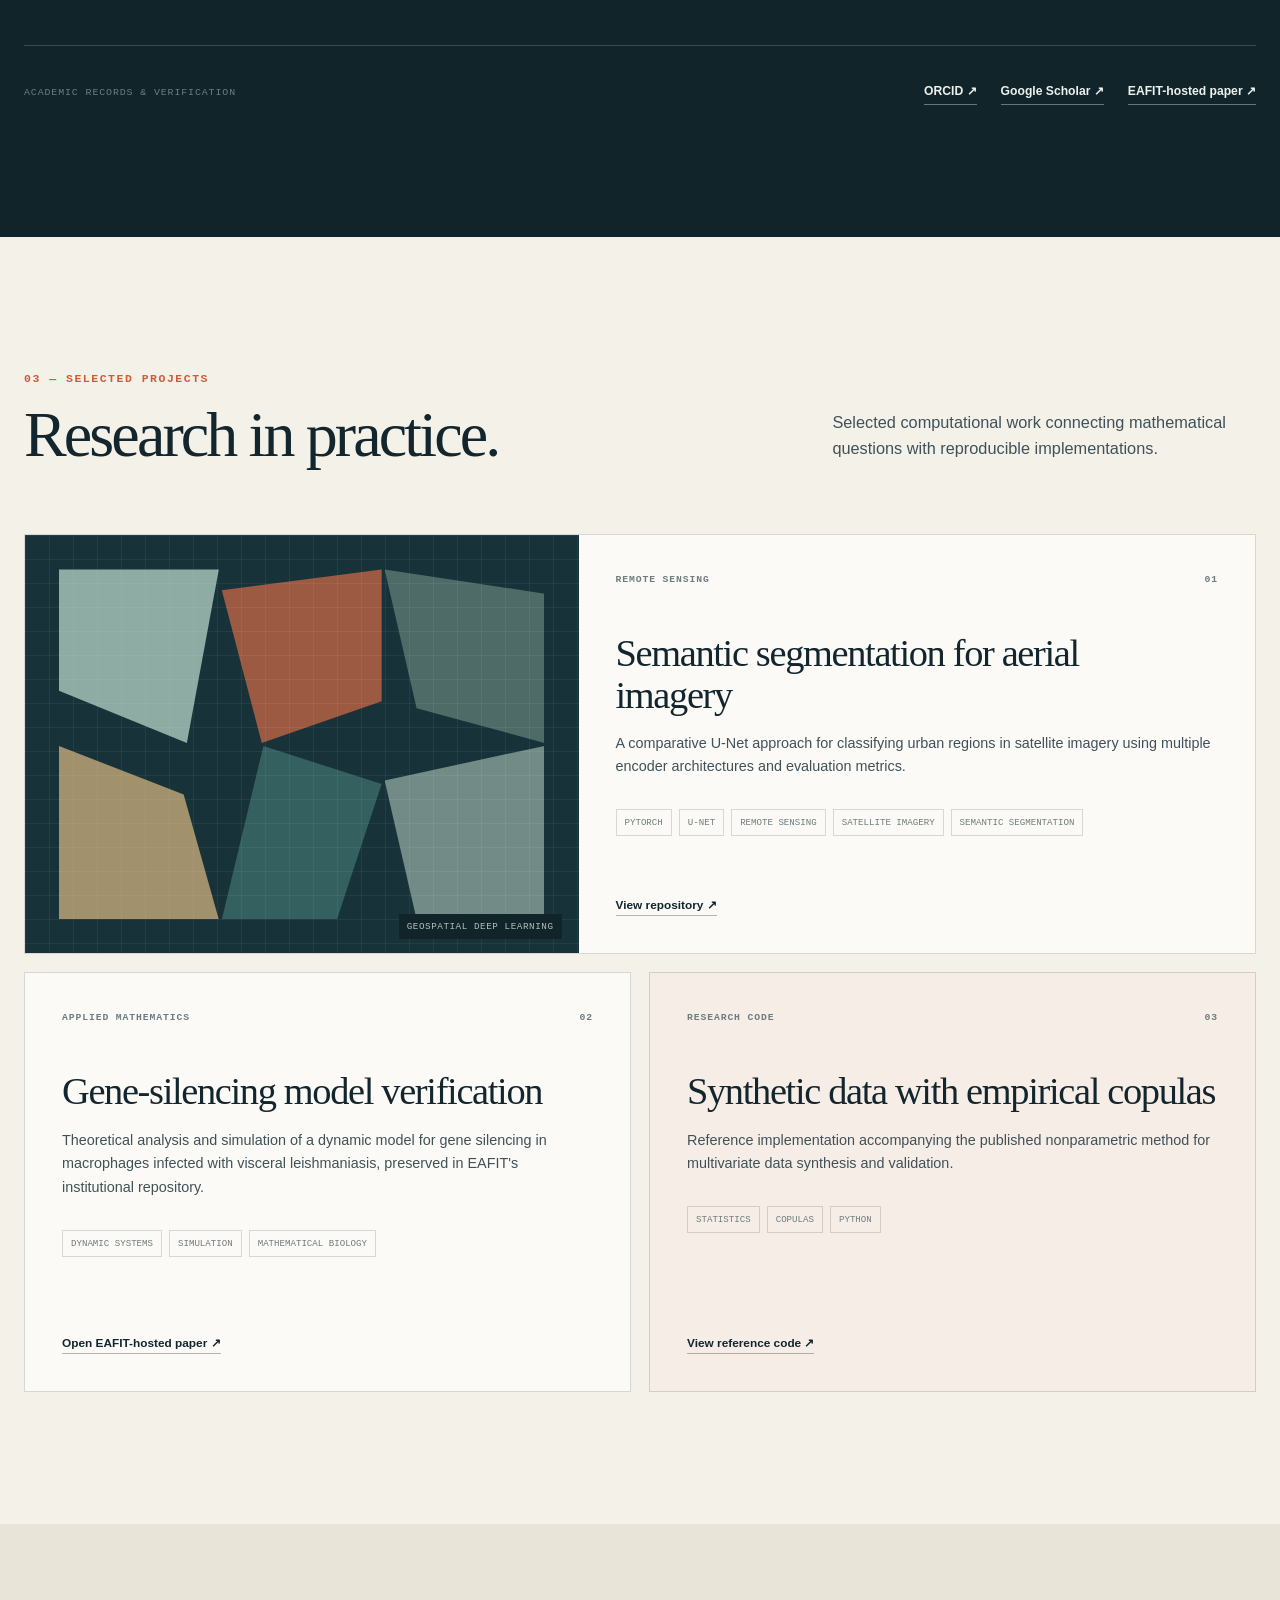
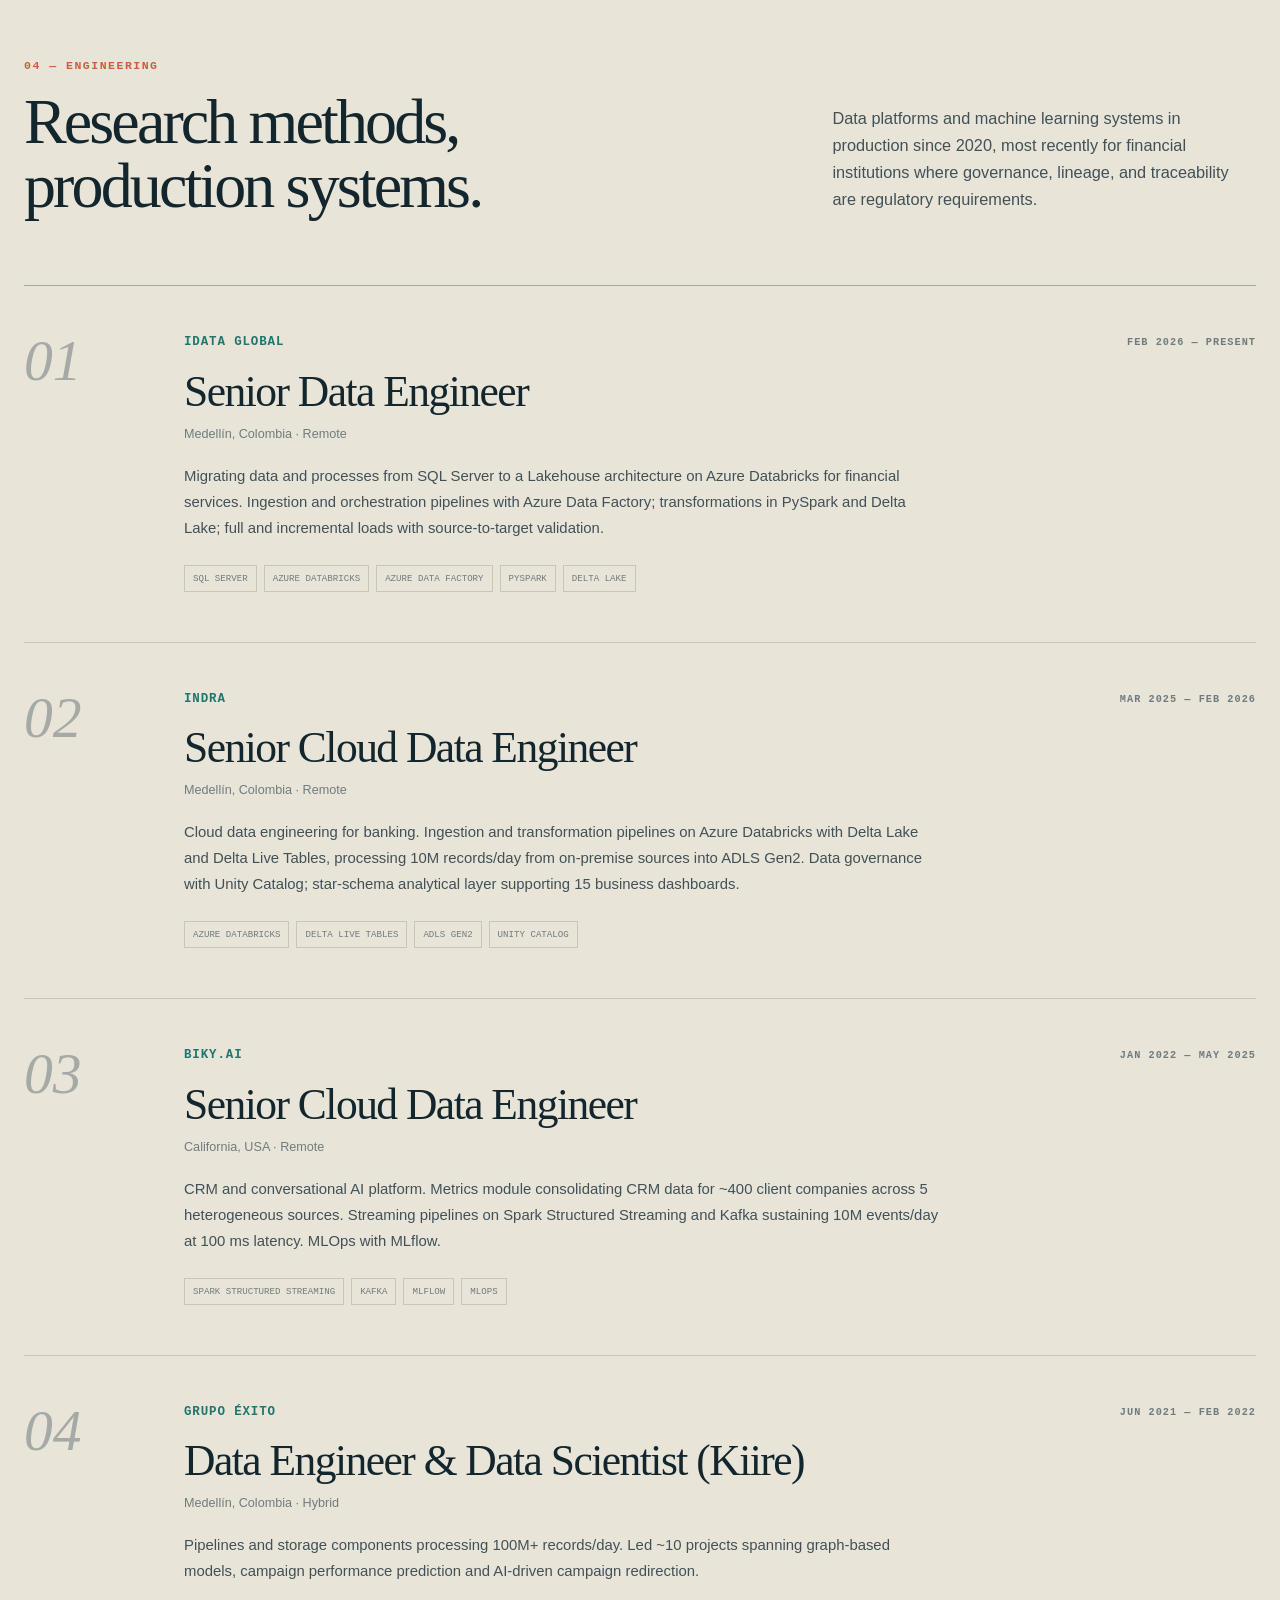
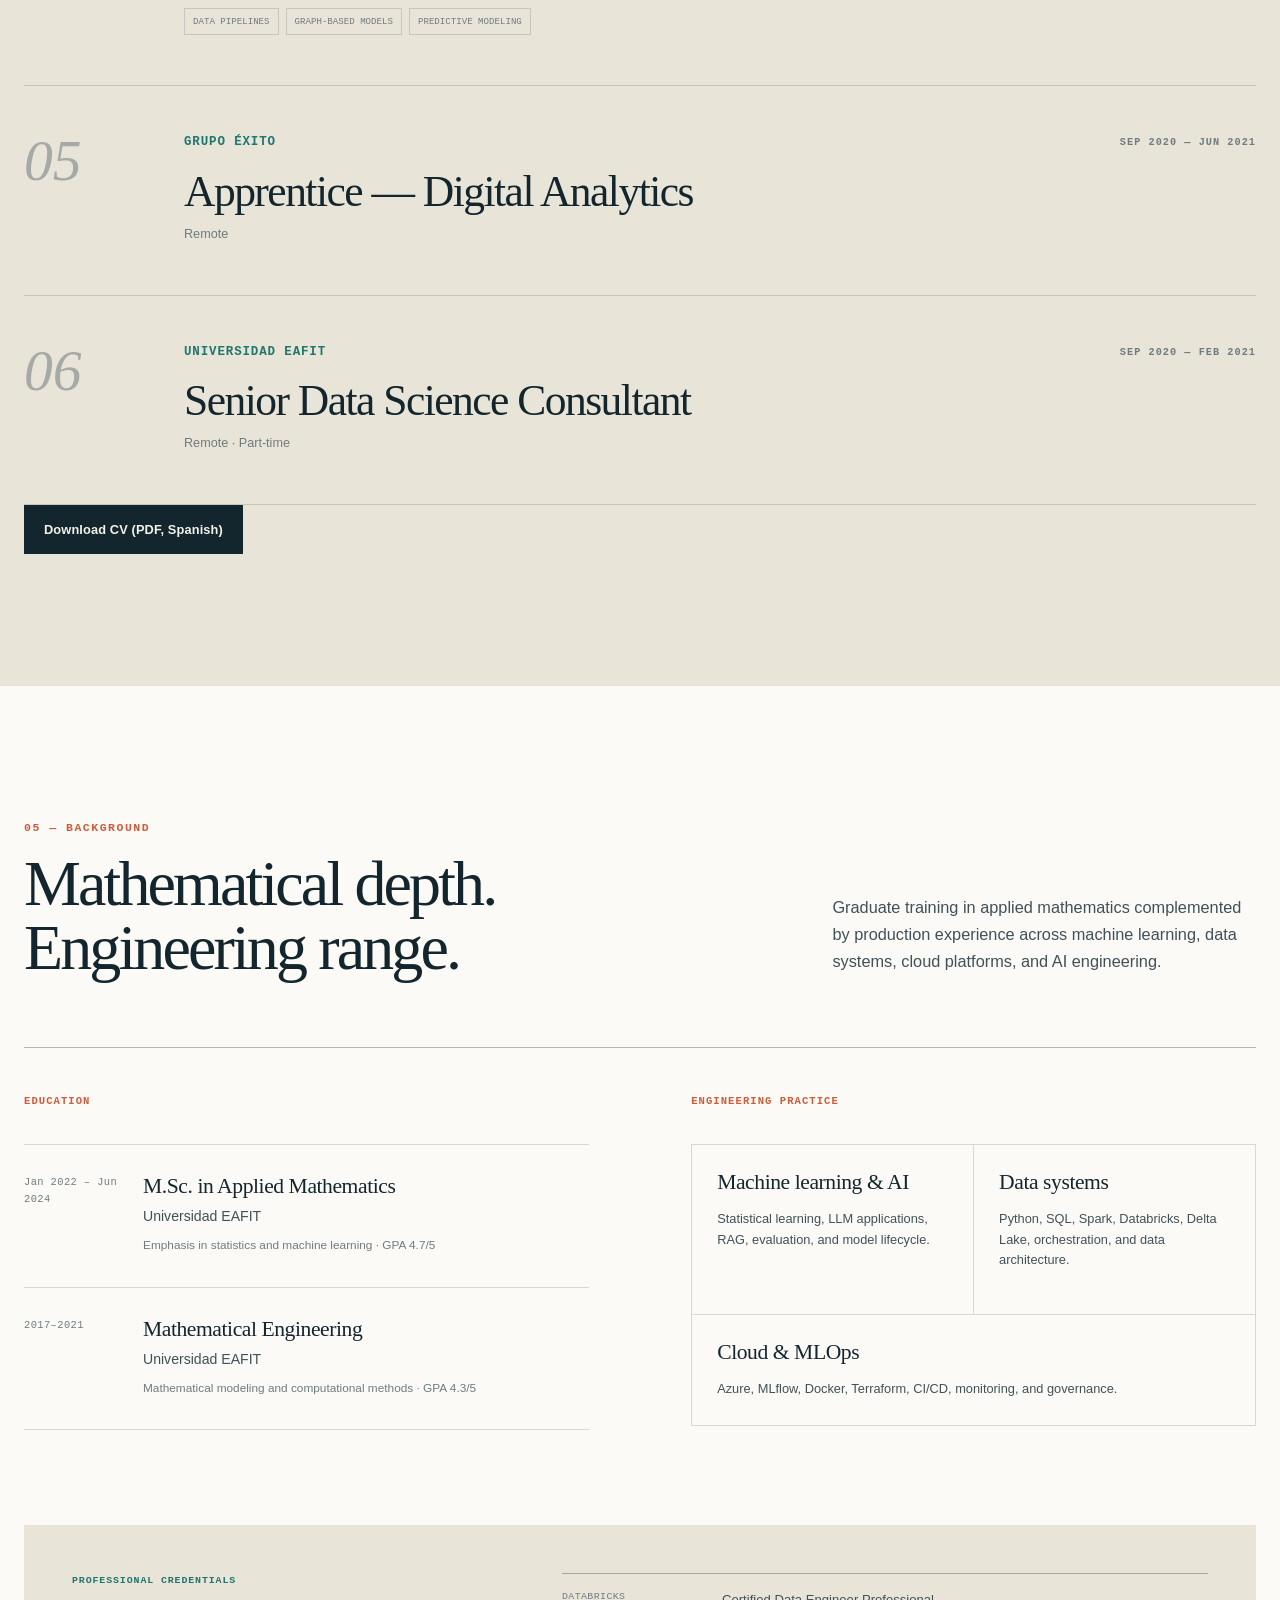
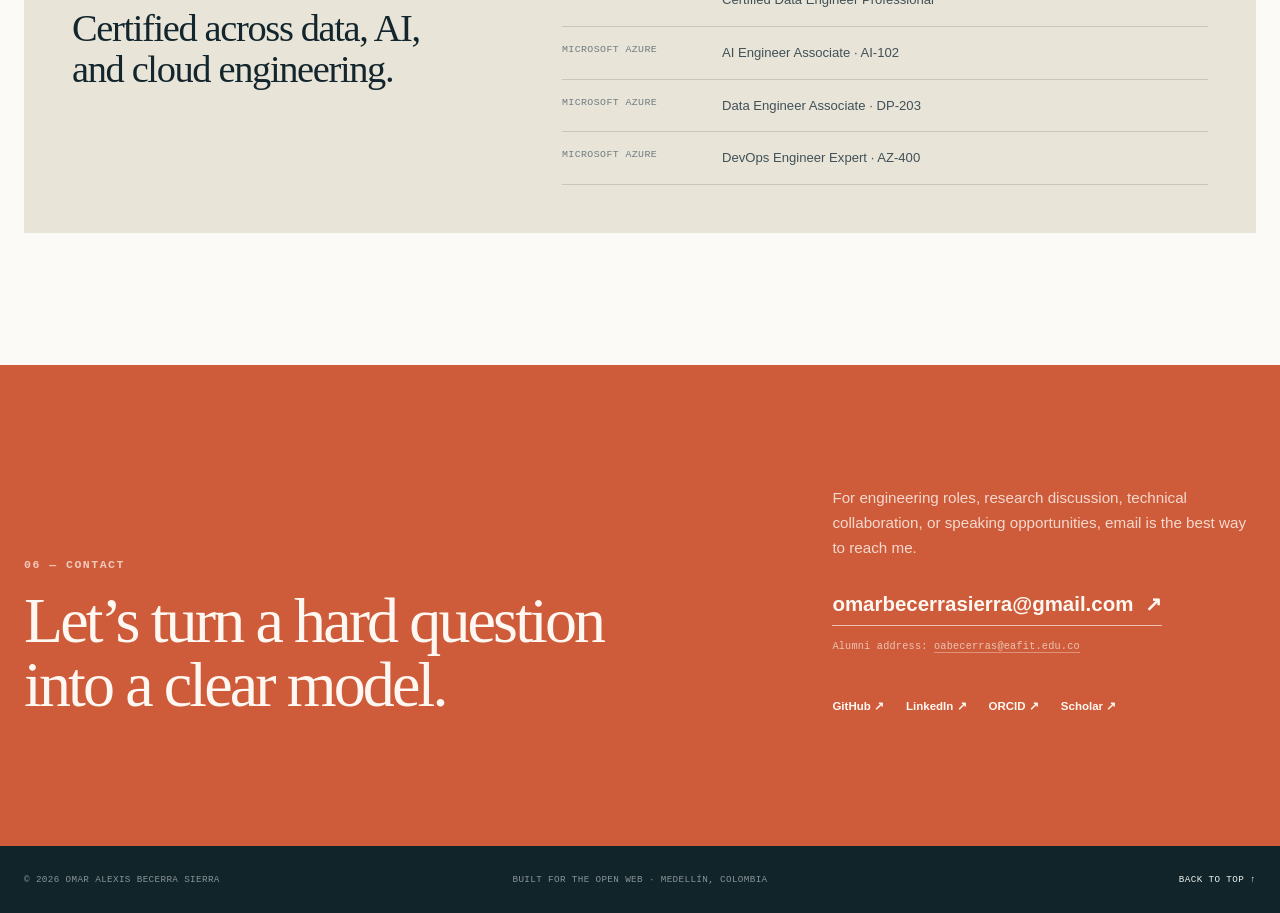
==== commit b4dc1307: "Update portfolio to reflect current role and research focus; enhance 404 page and add Spanish CV" ====
--- a/index.html
+++ b/index.html
@@ -4,10 +4,10 @@
     <meta charset="utf-8">
     <meta name="viewport" content="width=device-width, initial-scale=1">
 
-    <title>Omar Alexis Becerra Sierra — Applied Mathematics &amp; Machine Learning</title>
+    <title>Omar Alexis Becerra Sierra — Senior Data Engineer | Databricks, Azure &amp; Robust Statistics</title>
     <meta
       name="description"
-      content="Research profile of Omar Alexis Becerra Sierra: applied mathematics, robust statistics, synthetic data, optimization, and machine learning in collaboration with Universidad EAFIT."
+      content="Omar Alexis Becerra Sierra — Senior Data Engineer building Lakehouse platforms on Azure Databricks for LatAm financial services, and an independent researcher in robust nonparametric statistics and spatial analysis. Medellín, Colombia."
     >
     <meta name="author" content="Omar Alexis Becerra Sierra">
     <meta name="theme-color" content="#f4f1e9" media="(prefers-color-scheme: light)">
@@ -20,13 +20,13 @@
     <link rel="manifest" href="site.webmanifest">
 
     <meta property="og:type" content="profile">
-    <meta property="og:title" content="Omar Alexis Becerra Sierra — Research">
+    <meta property="og:title" content="Omar Alexis Becerra Sierra — Senior Data Engineer">
     <meta
       property="og:description"
-      content="Applied mathematics and machine learning research grounded in statistics, optimization, and scientific computing."
+      content="Lakehouse platforms on Azure Databricks for financial services in Latin America, and independent research in robust nonparametric statistics and spatial analysis."
     >
     <meta property="og:url" content="https://omarbecerrasierra.github.io/">
-    <meta property="og:site_name" content="Omar Becerra — Research">
+    <meta property="og:site_name" content="Omar Becerra — Data Engineering &amp; Research">
     <meta property="profile:first_name" content="Omar Alexis">
     <meta property="profile:last_name" content="Becerra Sierra">
     <meta name="twitter:card" content="summary">
@@ -41,36 +41,67 @@
         "@id": "https://omarbecerrasierra.github.io/#omar",
         "name": "Omar Alexis Becerra Sierra",
         "alternateName": "Omar Becerra Sierra",
+        "givenName": "Omar Alexis",
+        "familyName": "Becerra Sierra",
+        "jobTitle": "Senior Data Engineer",
         "url": "https://omarbecerrasierra.github.io/",
         "image": "https://avatars.githubusercontent.com/u/85801733?v=4",
-        "jobTitle": "Applied Mathematics and Machine Learning Researcher",
-        "email": "mailto:oabecerras@eafit.edu.co",
-        "affiliation": {
-          "@type": "CollegeOrUniversity",
-          "name": "Universidad EAFIT",
-          "url": "https://www.eafit.edu.co/"
-        },
-        "homeLocation": {
-          "@type": "Place",
-          "name": "Medellín, Colombia"
+        "email": "mailto:omarbecerrasierra@gmail.com",
+        "address": {
+          "@type": "PostalAddress",
+          "addressLocality": "Medellín",
+          "addressCountry": "CO",
+          "addressRegion": "Antioquia"
         },
         "alumniOf": {
           "@type": "CollegeOrUniversity",
           "name": "Universidad EAFIT",
           "url": "https://www.eafit.edu.co/"
         },
+        "worksFor": {
+          "@type": "Organization",
+          "name": "iData Global"
+        },
+        "identifier": {
+          "@type": "PropertyValue",
+          "propertyID": "ORCID",
+          "value": "https://orcid.org/0009-0004-6376-5649"
+        },
         "sameAs": [
           "https://orcid.org/0009-0004-6376-5649",
+          "https://scholar.google.com/citations?user=87z4LYcAAAAJ",
           "https://github.com/omarbecerrasierra",
-          "https://www.linkedin.com/in/oabecerras"
+          "https://www.linkedin.com/in/omarbecerrasierra"
         ],
         "knowsAbout": [
-          "Applied Mathematics",
+          "Data Engineering",
+          "Azure Databricks",
+          "Apache Spark",
+          "PySpark",
+          "Delta Lake",
+          "Unity Catalog",
+          "Azure Data Factory",
+          "Data Governance",
+          "Data Architecture",
+          "MLOps",
+          "Banking Data Platforms",
           "Machine Learning",
+          "Retrieval-Augmented Generation",
           "Robust Statistics",
+          "Nonparametric Statistics",
+          "Synthetic Data Generation",
+          "Copulas",
+          "Spatial Statistics",
+          "Geospatial Analysis",
+          "PostGIS",
           "Mathematical Optimization",
-          "Synthetic Data",
-          "Scientific Computing"
+          "Delta Live Tables",
+          "MLflow",
+          "Apache Kafka"
+        ],
+        "knowsLanguage": [
+          "es",
+          "en"
         ]
       }
     </script>
@@ -90,6 +121,7 @@
           <a href="#research">Research</a>
           <a href="#publications">Publications</a>
           <a href="#projects">Projects</a>
+          <a href="#engineering">Engineering</a>
           <a href="#background">Background</a>
         </nav>
 
@@ -134,8 +166,9 @@
         <a href="#research">Research <span aria-hidden="true">01</span></a>
         <a href="#publications">Publications <span aria-hidden="true">02</span></a>
         <a href="#projects">Projects <span aria-hidden="true">03</span></a>
-        <a href="#background">Background <span aria-hidden="true">04</span></a>
-        <a href="#contact">Contact <span aria-hidden="true">05</span></a>
+        <a href="#engineering">Engineering <span aria-hidden="true">04</span></a>
+        <a href="#background">Background <span aria-hidden="true">05</span></a>
+        <a href="#contact">Contact <span aria-hidden="true">06</span></a>
       </nav>
     </header>
 
@@ -143,29 +176,27 @@
       <section class="hero" id="top" aria-labelledby="hero-title">
         <div class="hero-grid shell">
           <div class="hero-copy">
-            <p class="eyebrow"><span></span> Applied mathematics · Machine learning</p>
-            <h1 id="hero-title">Rigorous mathematics.<br><em>Useful intelligence.</em></h1>
+            <p class="eyebrow"><span></span> Data engineering · Robust statistics</p>
+            <h1 id="hero-title">Rigorous mathematics.<br><em>Systems in production.</em></h1>
             <p class="hero-intro">
-              I am Omar Alexis Becerra Sierra, an applied mathematics researcher and mathematical engineer working
-              across robust statistics, optimization, synthetic data, and machine learning. I currently lead
-              research activities in collaboration with Universidad EAFIT.
+              I am Omar Alexis Becerra Sierra, a Senior Data Engineer and mathematical engineer. I turn data prototypes
+              into reliable, governed, production-ready platforms — for the last two years in Latin American
+              financial services, where lineage, data quality and access control are not optional. Independently,
+              I research robust nonparametric statistics and spatial analysis, with three peer-reviewed publications. The overlap is the point: outlier
+              detection, dependence structure and uncertainty are the same problems in a paper and in a pipeline.
             </p>
             <div class="hero-actions">
-              <a class="button button-primary" href="#research">
-                Explore my research
+              <a class="button button-primary" href="#engineering">
+                Engineering experience
                 <svg viewBox="0 0 20 20" aria-hidden="true"><path d="m7 4 6 6-6 6"></path></svg>
               </a>
-              <a
-                class="button button-secondary"
-                href="https://orcid.org/0009-0004-6376-5649"
-                target="_blank"
-                rel="me noopener noreferrer"
-              >View ORCID</a>
+              <a class="button button-secondary" href="#publications">Research &amp; publications</a>
+              <a class="button button-secondary" href="assets/cv/HVOmarEspanol.pdf" download>Download CV (PDF, Spanish)</a>
             </div>
             <ul class="hero-facts" aria-label="Profile highlights">
-              <li>Universidad EAFIT</li>
-              <li>Research Lead</li>
+              <li>Senior Data Engineer</li>
               <li>M.Sc. Applied Mathematics</li>
+              <li>3 indexed publications</li>
               <li><a href="https://orcid.org/0009-0004-6376-5649" target="_blank" rel="me noopener noreferrer">ORCID 0009-0004-6376-5649</a></li>
             </ul>
           </div>
@@ -191,7 +222,7 @@
               </div>
               <div>
                 <strong>Omar Alexis Becerra Sierra</strong>
-                <span>Research Lead · EAFIT collaboration</span>
+                <span>Senior Data Engineer · Independent researcher</span>
               </div>
             </div>
 
@@ -273,7 +304,7 @@
               <div class="focus-symbol" aria-hidden="true">∂/∂t</div>
               <h3>Scientific computing</h3>
               <p>Computational implementation of mathematical ideas for experiments, simulation, and applied research.</p>
-              <span class="focus-meta">Python · Numerical methods</span>
+              <span class="focus-meta">Python · PySpark · PostGIS · Numerical methods</span>
             </article>
             <article class="focus-card">
               <span class="focus-number">06</span>
@@ -282,23 +313,30 @@
               <p>Reliable AI systems and generative workflows that connect research prototypes with real use cases.</p>
               <span class="focus-meta">LLMs · Scientific workflows</span>
             </article>
-          </div>
-
-          <aside class="leadership-note" data-reveal aria-labelledby="leadership-title">
-            <div class="leadership-label">
+            <article class="focus-card focus-card-span">
+              <span class="focus-number">07</span>
+              <div class="focus-symbol" aria-hidden="true">⌖</div>
+              <h3>Geospatial analysis</h3>
+              <p>Spatial statistics, raster and vector processing, and machine learning on satellite and aerial imagery.</p>
+              <span class="focus-meta">PostGIS · GeoPandas · Remote sensing</span>
+            </article>
+          </div>
+
+          <aside class="practice-note" data-reveal aria-labelledby="practice-title">
+            <div class="practice-label">
               <span class="status-dot" aria-hidden="true"></span>
-              Research leadership
+              Independent research
             </div>
             <div>
-              <h3 id="leadership-title">Leading work across the full research cycle.</h3>
+              <h3 id="practice-title">Research as a practice, not a position.</h3>
               <p>
-                I currently lead research design and computational methodology for applied mathematics and machine
-                learning work in collaboration with researchers at Universidad EAFIT. My responsibilities include
-                research problem formulation, methodological design, experimental planning, computational
-                implementation, scientific evaluation, coordination of research activities, and preparation of
-                scientific outputs.
+                I maintain an independent, self-funded research practice in robust nonparametric statistics and
+                spatial analysis, developed alongside my engineering work and in collaboration with researchers at
+                Colombian universities. Current lines: robust multivariate estimators and high-dimensional outlier detection,
+                nonparametric synthetic data generation via empirical copulas, and spatial statistical analysis applied to
+                citizen security phenomena.
               </p>
-              <p class="status-note"><strong>Appointment status:</strong> Formal institutional designation as Principal Investigator is currently pending.</p>
+              <p class="status-note">This work is not affiliated with, or funded by, any institution.</p>
             </div>
           </aside>
         </div>
@@ -439,17 +477,18 @@
               <div class="project-visual segmentation-visual" aria-hidden="true">
                 <div class="pixel pixel-1"></div><div class="pixel pixel-2"></div><div class="pixel pixel-3"></div>
                 <div class="pixel pixel-4"></div><div class="pixel pixel-5"></div><div class="pixel pixel-6"></div>
-                <span>U-Net / aerial imagery</span>
+                <span>Geospatial deep learning</span>
               </div>
               <div class="project-content">
-                <div class="project-label"><span>Deep learning</span><span>01</span></div>
+                <div class="project-label"><span>Remote sensing</span><span>01</span></div>
                 <h3>Semantic segmentation for aerial imagery</h3>
                 <p>
                   A comparative U-Net approach for classifying urban regions in satellite imagery using multiple
                   encoder architectures and evaluation metrics.
                 </p>
                 <ul class="tag-list" aria-label="Technologies">
-                  <li>PyTorch</li><li>U-Net</li><li>Computer vision</li>
+                  <li>PyTorch</li><li>U-Net</li><li>Remote sensing</li>
+                  <li>Satellite imagery</li><li>Semantic segmentation</li>
                 </ul>
                 <span class="project-link">View repository <span aria-hidden="true">↗</span></span>
               </div>
@@ -500,11 +539,105 @@
         </div>
       </section>
 
+
+      <section class="section engineering-section" id="engineering" aria-labelledby="engineering-title">
+        <div class="shell">
+          <div class="section-heading" data-reveal>
+            <div>
+              <p class="section-kicker">04 — Engineering</p>
+              <h2 id="engineering-title">Research methods,<br>production systems.</h2>
+            </div>
+            <p>
+              Data platforms and machine learning systems in production since 2020, most recently for
+              financial institutions where governance, lineage, and traceability are regulatory requirements.
+            </p>
+          </div>
+
+          <ol class="role-list">
+            <li class="role" data-reveal>
+              <div class="role-index" aria-hidden="true">01</div>
+              <div class="role-body">
+                <div class="role-meta">
+                  <span>iData Global</span>
+                  <time datetime="2026-02">Feb 2026 — Present</time>
+                </div>
+                <h3>Senior Data Engineer</h3>
+                <p class="role-place">Medellín, Colombia · Remote</p>
+                <p class="role-summary">Migrating data and processes from SQL Server to a Lakehouse architecture on Azure Databricks for financial services. Ingestion and orchestration pipelines with Azure Data Factory; transformations in PySpark and Delta Lake; full and incremental loads with source-to-target validation.</p>
+                <ul class="tag-list" aria-label="Technologies and methods"><li>SQL Server</li><li>Azure Databricks</li><li>Azure Data Factory</li><li>PySpark</li><li>Delta Lake</li></ul>
+              </div>
+            </li>
+            <li class="role" data-reveal>
+              <div class="role-index" aria-hidden="true">02</div>
+              <div class="role-body">
+                <div class="role-meta">
+                  <span>Indra</span>
+                  <time datetime="2025-03">Mar 2025 — Feb 2026</time>
+                </div>
+                <h3>Senior Cloud Data Engineer</h3>
+                <p class="role-place">Medellín, Colombia · Remote</p>
+                <p class="role-summary">Cloud data engineering for banking. Ingestion and transformation pipelines on Azure Databricks with Delta Lake and Delta Live Tables, processing 10M records/day from on-premise sources into ADLS Gen2. Data governance with Unity Catalog; star-schema analytical layer supporting 15 business dashboards.</p>
+                <ul class="tag-list" aria-label="Technologies and methods"><li>Azure Databricks</li><li>Delta Live Tables</li><li>ADLS Gen2</li><li>Unity Catalog</li></ul>
+              </div>
+            </li>
+            <li class="role" data-reveal>
+              <div class="role-index" aria-hidden="true">03</div>
+              <div class="role-body">
+                <div class="role-meta">
+                  <span>BIKY.ai</span>
+                  <time datetime="2022-01">Jan 2022 — May 2025</time>
+                </div>
+                <h3>Senior Cloud Data Engineer</h3>
+                <p class="role-place">California, USA · Remote</p>
+                <p class="role-summary">CRM and conversational AI platform. Metrics module consolidating CRM data for ~400 client companies across 5 heterogeneous sources. Streaming pipelines on Spark Structured Streaming and Kafka sustaining 10M events/day at 100 ms latency. MLOps with MLflow.</p>
+                <ul class="tag-list" aria-label="Technologies and methods"><li>Spark Structured Streaming</li><li>Kafka</li><li>MLflow</li><li>MLOps</li></ul>
+              </div>
+            </li>
+            <li class="role" data-reveal>
+              <div class="role-index" aria-hidden="true">04</div>
+              <div class="role-body">
+                <div class="role-meta">
+                  <span>Grupo Éxito</span>
+                  <time datetime="2021-06">Jun 2021 — Feb 2022</time>
+                </div>
+                <h3>Data Engineer &amp; Data Scientist (Kiire)</h3>
+                <p class="role-place">Medellín, Colombia · Hybrid</p>
+                <p class="role-summary">Pipelines and storage components processing 100M+ records/day. Led ~10 projects spanning graph-based models, campaign performance prediction and AI-driven campaign redirection.</p>
+                <ul class="tag-list" aria-label="Technologies and methods"><li>Data pipelines</li><li>Graph-based models</li><li>Predictive modeling</li></ul>
+              </div>
+            </li>
+            <li class="role" data-reveal>
+              <div class="role-index" aria-hidden="true">05</div>
+              <div class="role-body">
+                <div class="role-meta">
+                  <span>Grupo Éxito</span>
+                  <time datetime="2020-09">Sep 2020 — Jun 2021</time>
+                </div>
+                <h3>Apprentice — Digital Analytics</h3>
+                <p class="role-place">Remote</p>
+              </div>
+            </li>
+            <li class="role" data-reveal>
+              <div class="role-index" aria-hidden="true">06</div>
+              <div class="role-body">
+                <div class="role-meta">
+                  <span>Universidad EAFIT</span>
+                  <time datetime="2020-09">Sep 2020 — Feb 2021</time>
+                </div>
+                <h3>Senior Data Science Consultant</h3>
+                <p class="role-place">Remote · Part-time</p>
+              </div>
+            </li>
+          </ol>
+          <a class="button button-primary" href="assets/cv/HVOmarEspanol.pdf" download>Download CV (PDF, Spanish)</a>
+        </div>
+      </section>
+
       <section class="section background-section" id="background" aria-labelledby="background-title">
         <div class="shell">
           <div class="section-heading" data-reveal>
             <div>
-              <p class="section-kicker">04 — Background</p>
+              <p class="section-kicker">05 — Background</p>
               <h2 id="background-title">Mathematical depth.<br>Engineering range.</h2>
             </div>
             <p>
@@ -517,7 +650,7 @@
             <div class="education-column" data-reveal>
               <h3 class="column-title">Education</h3>
               <article class="timeline-item">
-                <div class="timeline-year">2020–2022</div>
+                <div class="timeline-year">Jan 2022 – Jun 2024</div>
                 <div>
                   <h4>M.Sc. in Applied Mathematics</h4>
                   <p>Universidad EAFIT</p>
@@ -525,7 +658,7 @@
                 </div>
               </article>
               <article class="timeline-item">
-                <div class="timeline-year">2016–2020</div>
+                <div class="timeline-year">2017–2021</div>
                 <div>
                   <h4>Mathematical Engineering</h4>
                   <p>Universidad EAFIT</p>
@@ -571,21 +704,21 @@
       <section class="contact-section" id="contact" aria-labelledby="contact-title">
         <div class="shell contact-grid">
           <div data-reveal>
-            <p class="section-kicker">05 — Contact</p>
+            <p class="section-kicker">06 — Contact</p>
             <h2 id="contact-title">Let’s turn a hard question<br>into a clear model.</h2>
           </div>
           <div class="contact-copy" data-reveal>
             <p>
-              For research discussion, technical collaboration, or speaking opportunities, the best way to reach
-              me is through my Universidad EAFIT email or LinkedIn.
+              For engineering roles, research discussion, technical collaboration, or speaking opportunities,
+              email is the best way to reach me.
             </p>
-            <a class="email-link" href="mailto:oabecerras@eafit.edu.co">
-              oabecerras@eafit.edu.co <span aria-hidden="true">↗</span>
+            <a class="email-link" href="mailto:omarbecerrasierra@gmail.com">
+              omarbecerrasierra@gmail.com <span aria-hidden="true">↗</span>
             </a>
-            <p class="alternate-email">Alternative: <a href="mailto:omarbecerrasierra@gmail.com">omarbecerrasierra@gmail.com</a></p>
+            <p class="alternate-email">Alumni address: <a href="mailto:oabecerras@eafit.edu.co">oabecerras@eafit.edu.co</a></p>
             <div class="social-links" aria-label="Social profiles">
               <a href="https://github.com/omarbecerrasierra" target="_blank" rel="me noopener noreferrer">GitHub <span aria-hidden="true">↗</span></a>
-              <a href="https://www.linkedin.com/in/oabecerras" target="_blank" rel="me noopener noreferrer">LinkedIn <span aria-hidden="true">↗</span></a>
+              <a href="https://www.linkedin.com/in/omarbecerrasierra" target="_blank" rel="me noopener noreferrer">LinkedIn <span aria-hidden="true">↗</span></a>
               <a href="https://orcid.org/0009-0004-6376-5649" target="_blank" rel="me noopener noreferrer">ORCID <span aria-hidden="true">↗</span></a>
               <a href="https://scholar.google.com/citations?user=87z4LYcAAAAJ&amp;hl=en" target="_blank" rel="me noopener noreferrer">Scholar <span aria-hidden="true">↗</span></a>
             </div>
--- a/assets/css/styles.css
+++ b/assets/css/styles.css
@@ -663,6 +663,22 @@
   background: color-mix(in srgb, var(--teal-light) 28%, var(--surface));
 }
 
+.focus-card-span {
+  grid-column: 1 / -1;
+  min-height: 0;
+  padding-bottom: 64px;
+  background: color-mix(in srgb, var(--teal-light) 28%, var(--surface));
+}
+
+.focus-card-span .focus-symbol {
+  height: 58px;
+  font-size: 2.4rem;
+}
+
+.focus-card-span p {
+  max-width: 640px;
+}
+
 .focus-number {
   display: block;
   color: var(--ink-faint);
@@ -713,7 +729,7 @@
   text-transform: uppercase;
 }
 
-.leadership-note {
+.practice-note {
   display: grid;
   grid-template-columns: minmax(200px, 0.38fr) minmax(0, 0.62fr);
   gap: 50px;
@@ -722,7 +738,7 @@
   border-top: 1px solid var(--line-strong);
 }
 
-.leadership-label {
+.practice-label {
   display: flex;
   align-items: flex-start;
   gap: 10px;
@@ -744,7 +760,7 @@
   box-shadow: 0 0 0 4px color-mix(in srgb, var(--accent) 14%, transparent);
 }
 
-.leadership-note h3 {
+.practice-note h3 {
   margin: 0;
   font-family: var(--serif);
   font-size: clamp(1.8rem, 3vw, 2.75rem);
@@ -753,13 +769,13 @@
   letter-spacing: -0.035em;
 }
 
-.leadership-note p {
+.practice-note p {
   max-width: 730px;
   margin: 22px 0 0;
   color: var(--ink-soft);
 }
 
-.leadership-note .status-note {
+.practice-note .status-note {
   display: inline-block;
   margin-top: 25px;
   padding: 8px 11px;
@@ -1086,6 +1102,96 @@
   background: color-mix(in srgb, var(--accent) 8%, var(--surface));
 }
 
+/* Engineering */
+.engineering-section {
+  background: var(--paper-deep);
+}
+
+.role-list {
+  margin: 0;
+  padding: 0;
+  border-top: 1px solid var(--line-strong);
+  list-style: none;
+}
+
+.role {
+  display: grid;
+  grid-template-columns: 130px minmax(0, 1fr);
+  gap: 30px;
+  padding: 46px 0 50px;
+  border-bottom: 1px solid var(--line);
+}
+
+.role-index {
+  color: var(--ink-faint);
+  font-family: var(--serif);
+  font-size: 3.6rem;
+  font-style: italic;
+  line-height: 1;
+  opacity: 0.55;
+}
+
+.role-meta {
+  display: flex;
+  flex-wrap: wrap;
+  align-items: baseline;
+  justify-content: space-between;
+  gap: 5px 24px;
+}
+
+.role-meta > span {
+  color: var(--teal);
+  font-family: var(--mono);
+  font-size: 0.78rem;
+  font-weight: 700;
+  letter-spacing: 0.07em;
+  text-transform: uppercase;
+}
+
+.role-meta > span em {
+  color: var(--ink-faint);
+  font-style: normal;
+  font-weight: 400;
+  letter-spacing: 0.02em;
+  text-transform: none;
+}
+
+.role-meta time {
+  color: var(--ink-faint);
+  font-family: var(--mono);
+  font-size: 0.64rem;
+  font-weight: 700;
+  letter-spacing: 0.1em;
+  text-transform: uppercase;
+}
+
+.role h3 {
+  margin: 15px 0 0;
+  font-family: var(--serif);
+  font-size: clamp(1.75rem, 3.4vw, 2.85rem);
+  font-weight: 400;
+  line-height: 1.08;
+  letter-spacing: -0.035em;
+}
+
+.role-place {
+  margin: 9px 0 0;
+  color: var(--ink-faint);
+  font-size: 0.79rem;
+}
+
+.role-summary {
+  max-width: 760px;
+  margin: 18px 0 0;
+  color: var(--ink-soft);
+  font-size: 0.93rem;
+  line-height: 1.75;
+}
+
+.role .tag-list {
+  margin-top: 24px;
+}
+
 /* Background */
 .background-section {
   background: var(--surface);
@@ -1349,6 +1455,10 @@
 
   .focus-card {
     min-height: 350px;
+  }
+
+  .focus-card-span {
+    min-height: 0;
   }
 
   .project-card-wide {
@@ -1475,7 +1585,12 @@
     min-height: 320px;
   }
 
-  .publication {
+  .focus-card-span {
+    min-height: 0;
+  }
+
+  .publication,
+  .role {
     grid-template-columns: 80px 1fr;
   }
 
@@ -1585,7 +1700,7 @@
     min-height: 300px;
   }
 
-  .leadership-note {
+  .practice-note {
     grid-template-columns: 1fr;
     gap: 28px;
     margin-top: 65px;
@@ -1599,6 +1714,16 @@
 
   .affiliation-context {
     margin: -15px 0 35px;
+  }
+
+  .role {
+    grid-template-columns: 1fr;
+    gap: 10px;
+    padding: 34px 0 38px;
+  }
+
+  .role-index {
+    font-size: 2.5rem;
   }
 
   .publication-index {
@@ -1713,6 +1838,7 @@
 @media print {
   :root {
     --paper: #fff;
+    --paper-deep: #fff;
     --surface: #fff;
     --ink: #111;
     --ink-soft: #333;
@@ -1736,7 +1862,7 @@
   .hero-grid,
   .section-heading,
   .background-grid,
-  .leadership-note {
+  .practice-note {
     display: block;
   }
 
@@ -1760,8 +1886,14 @@
   }
 
   .publication,
-  .publication-list {
+  .publication-list,
+  .role,
+  .role-list {
     border-color: #bbb;
+  }
+
+  .role-summary {
+    color: #333;
   }
 
   .js [data-reveal] {
@@ -1785,6 +1917,10 @@
   margin-inline: auto;
   padding: 30px 0 80px;
   flex-direction: column;
+}
+
+.error-page .brand {
+  align-self: flex-start;
 }
 
 .error-content {
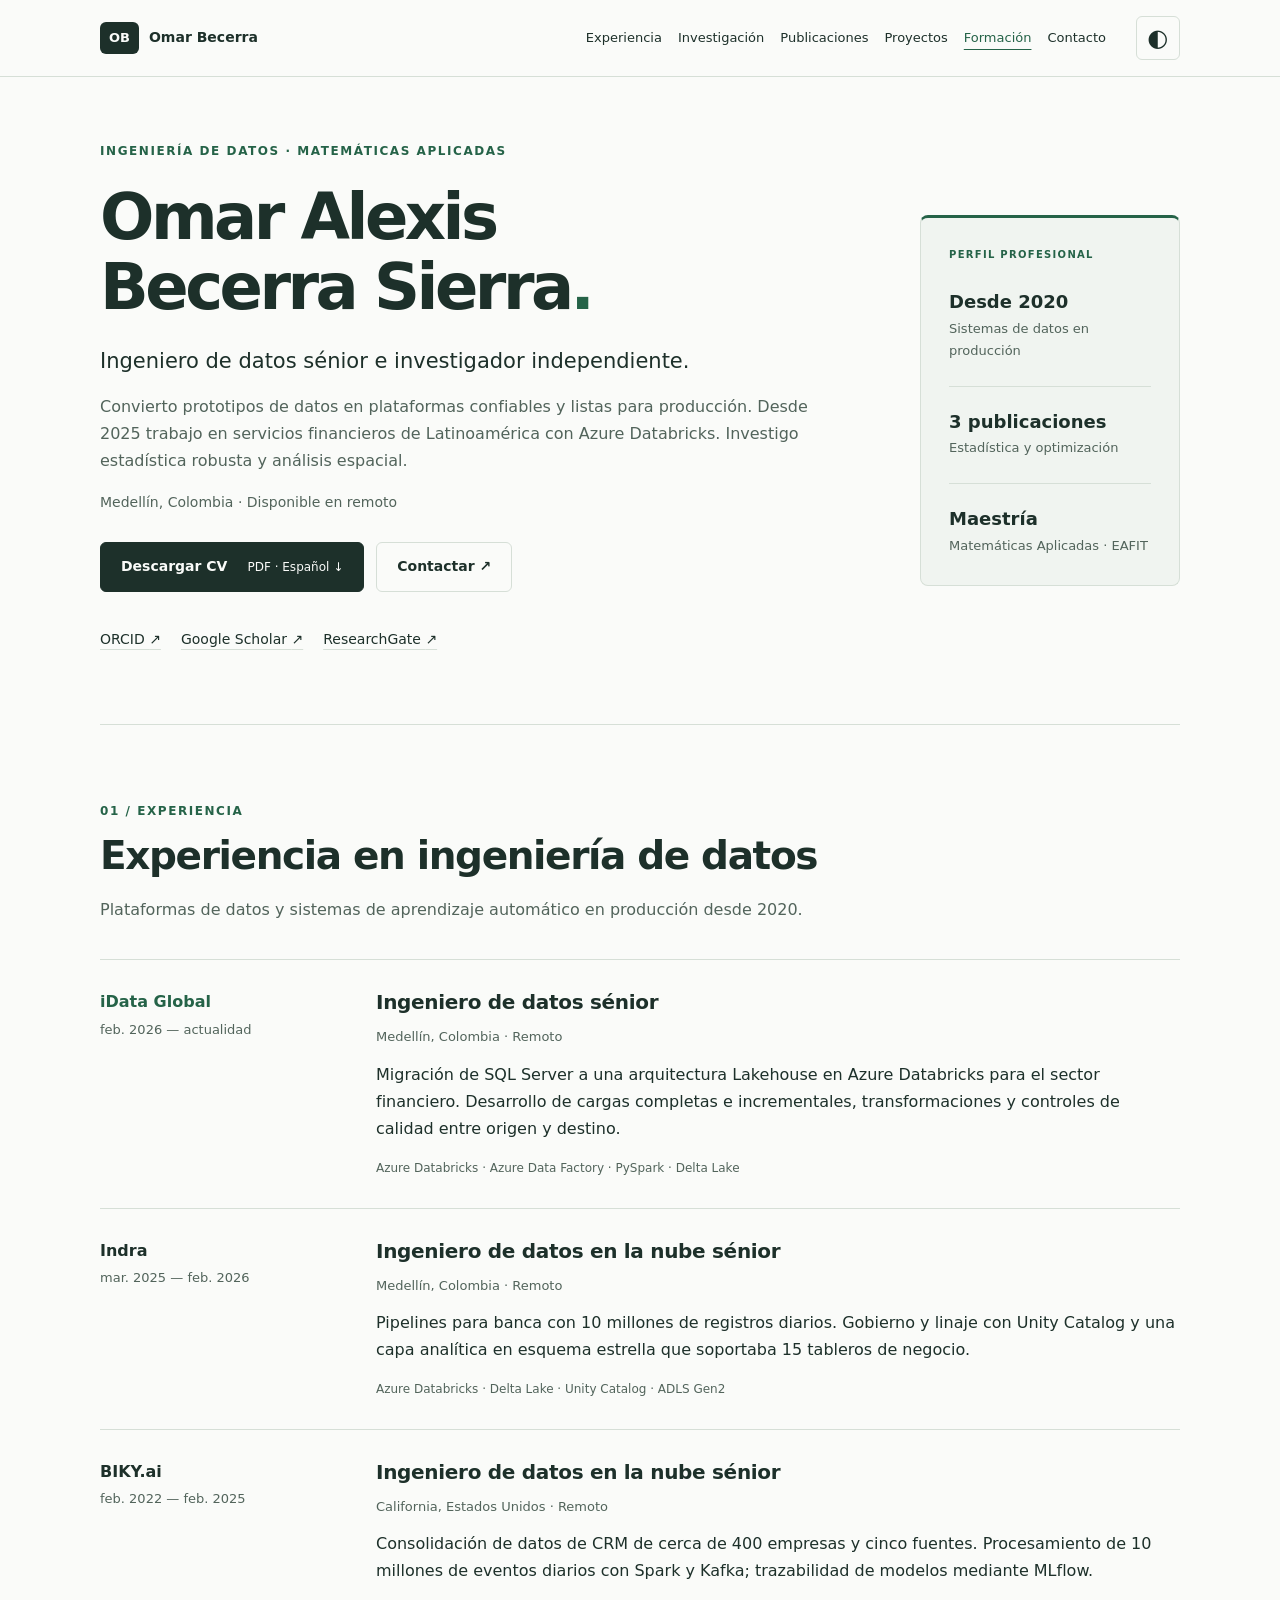
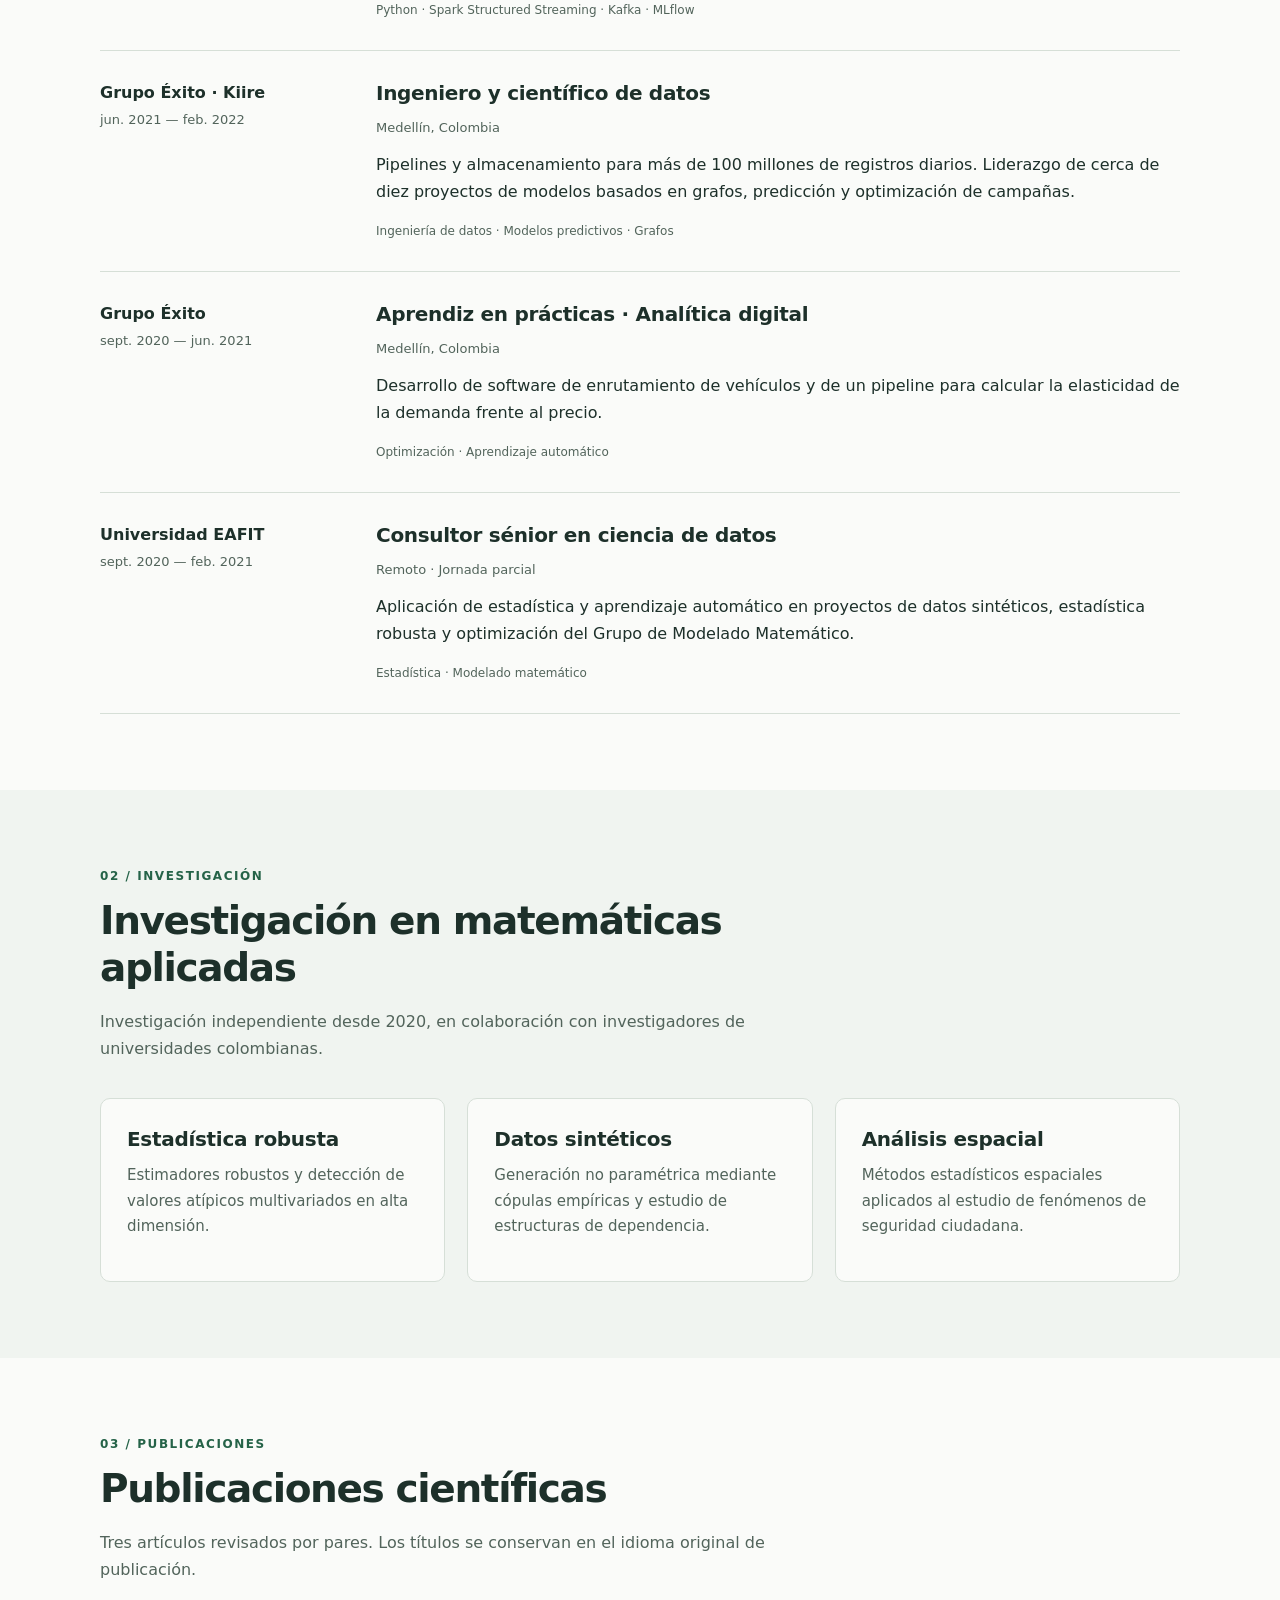
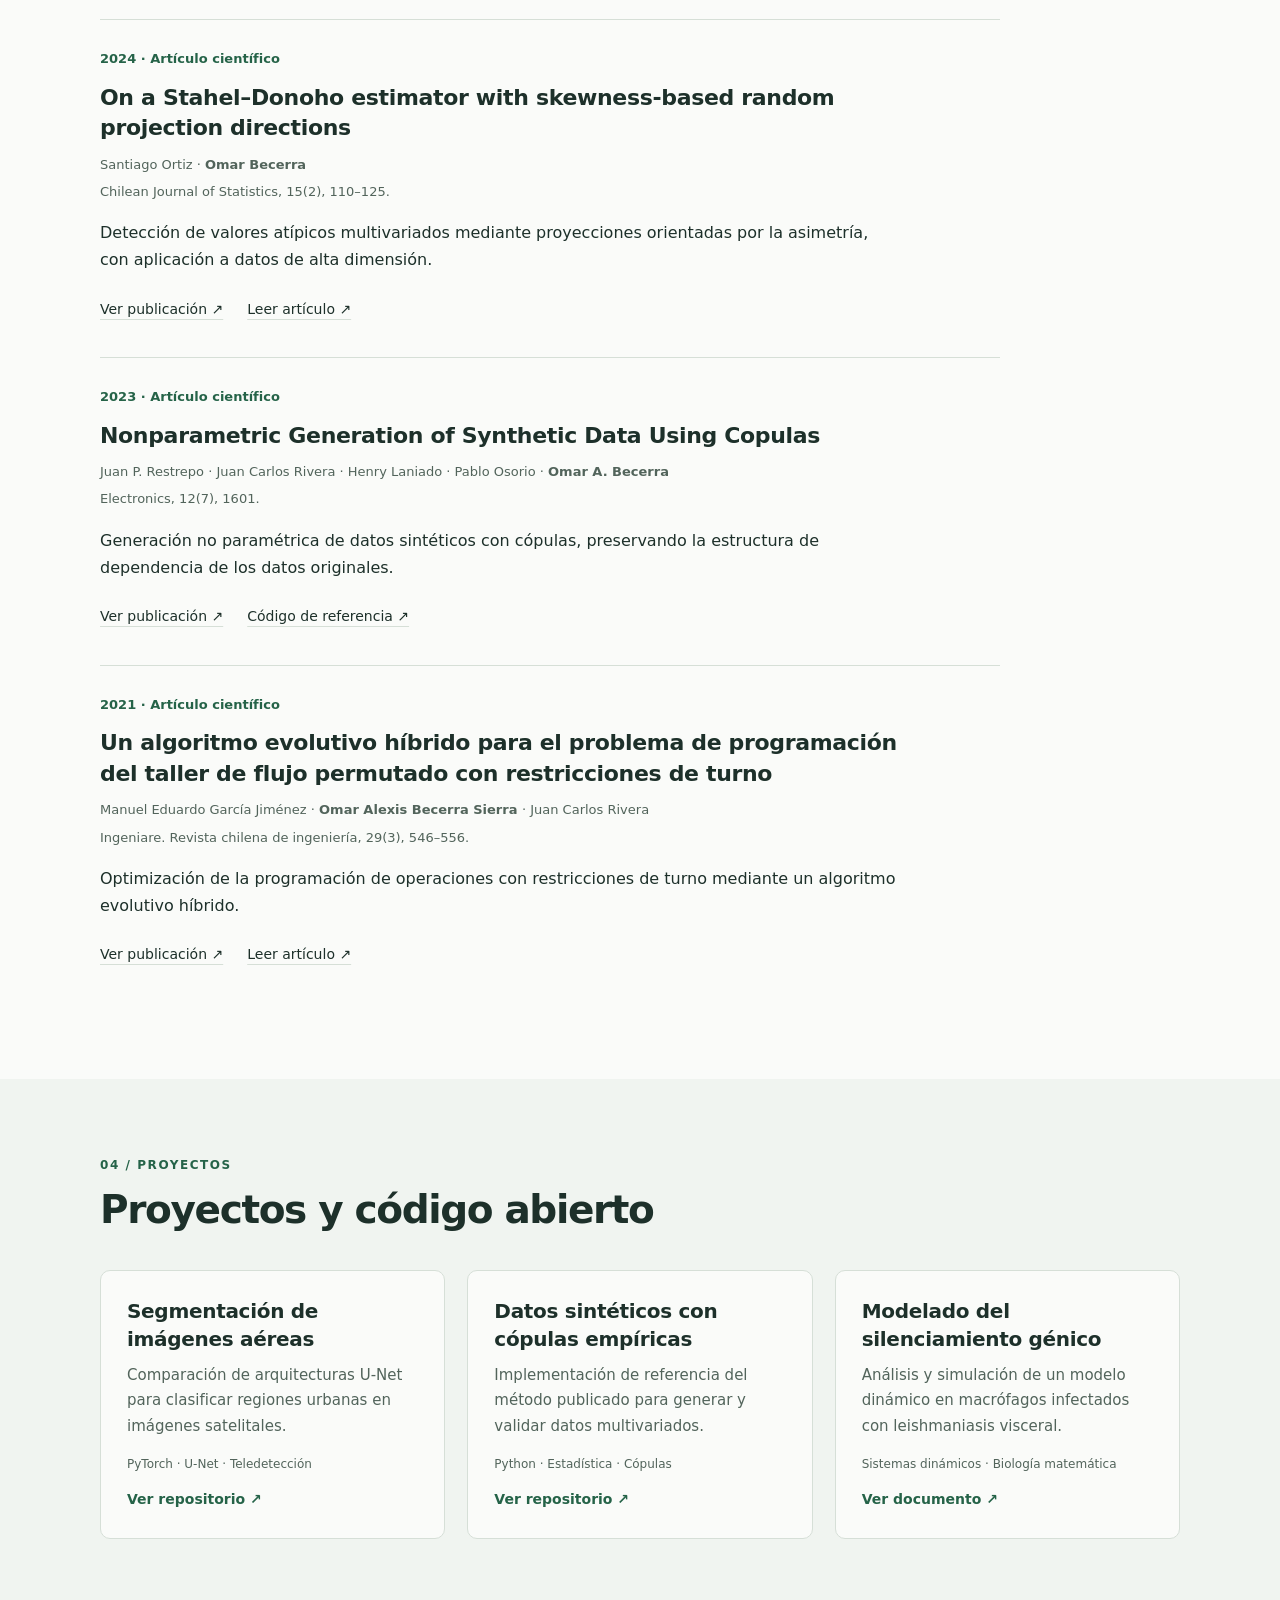
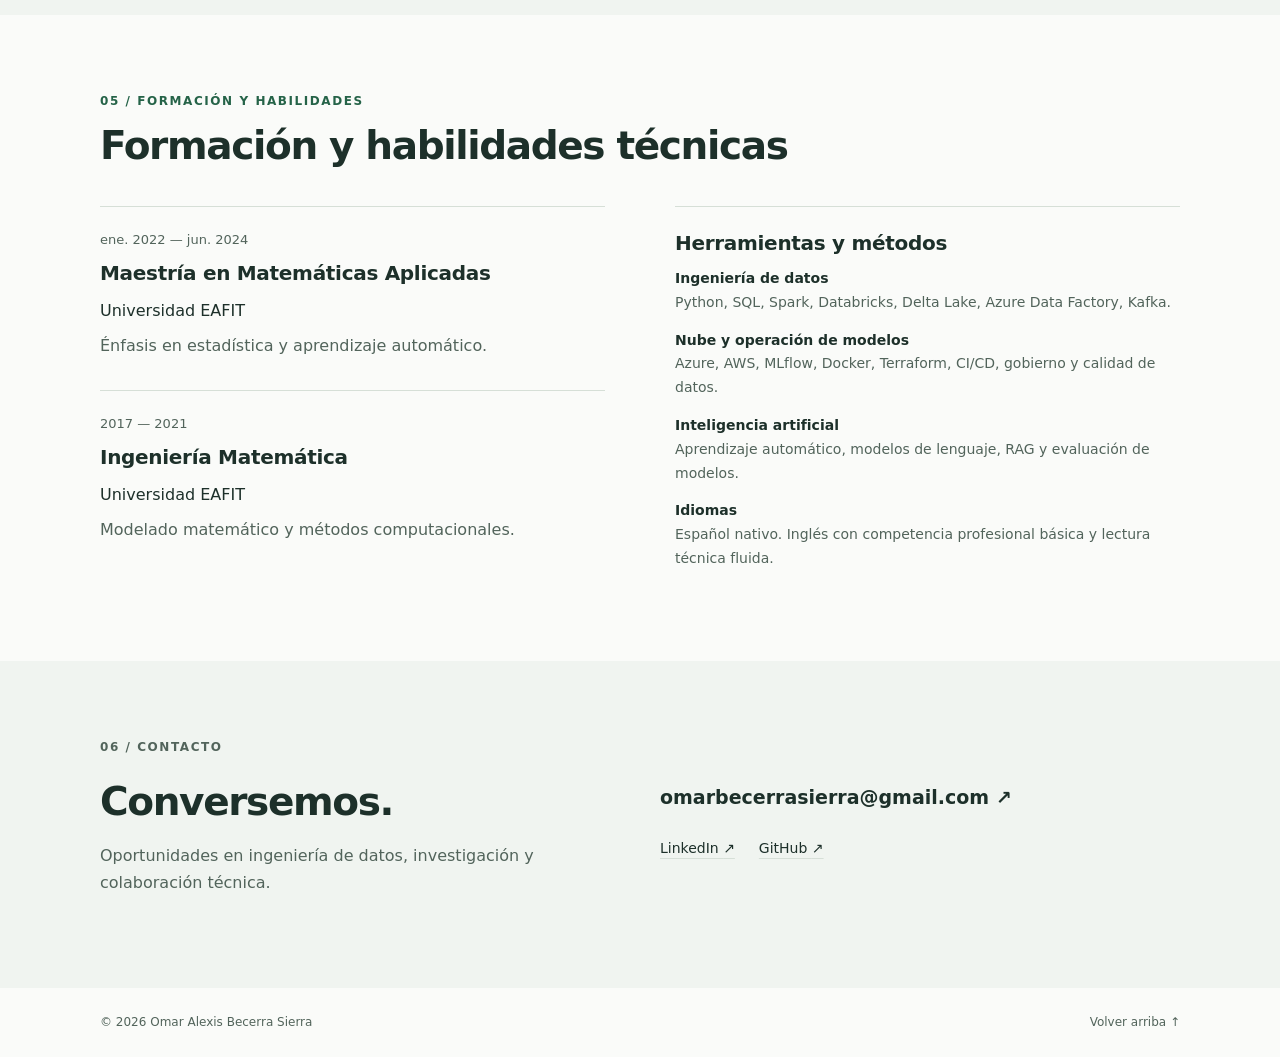
==== commit 8a2d26a4: "Improve Spanish portfolio layout, SEO and performance" ====
--- a/index.html
+++ b/index.html
@@ -1,738 +1,578 @@
 <!doctype html>
-<html lang="en" data-theme="light">
-  <head>
-    <meta charset="utf-8">
-    <meta name="viewport" content="width=device-width, initial-scale=1">
-
-    <title>Omar Alexis Becerra Sierra — Senior Data Engineer | Databricks, Azure &amp; Robust Statistics</title>
-    <meta
-      name="description"
-      content="Omar Alexis Becerra Sierra — Senior Data Engineer building Lakehouse platforms on Azure Databricks for LatAm financial services, and an independent researcher in robust nonparametric statistics and spatial analysis. Medellín, Colombia."
-    >
-    <meta name="author" content="Omar Alexis Becerra Sierra">
-    <meta name="theme-color" content="#f4f1e9" media="(prefers-color-scheme: light)">
-    <meta name="theme-color" content="#0d171b" media="(prefers-color-scheme: dark)">
-    <meta name="color-scheme" content="light dark">
-    <meta name="robots" content="index, follow">
-
-    <link rel="canonical" href="https://omarbecerrasierra.github.io/">
-    <link rel="icon" href="assets/images/favicon.svg" type="image/svg+xml">
-    <link rel="manifest" href="site.webmanifest">
-
-    <meta property="og:type" content="profile">
-    <meta property="og:title" content="Omar Alexis Becerra Sierra — Senior Data Engineer">
-    <meta
-      property="og:description"
-      content="Lakehouse platforms on Azure Databricks for financial services in Latin America, and independent research in robust nonparametric statistics and spatial analysis."
-    >
-    <meta property="og:url" content="https://omarbecerrasierra.github.io/">
-    <meta property="og:site_name" content="Omar Becerra — Data Engineering &amp; Research">
-    <meta property="profile:first_name" content="Omar Alexis">
-    <meta property="profile:last_name" content="Becerra Sierra">
-    <meta name="twitter:card" content="summary">
-
-    <link rel="stylesheet" href="assets/css/styles.css">
-    <script src="assets/js/main.js" defer></script>
-
-    <script type="application/ld+json">
-      {
-        "@context": "https://schema.org",
-        "@type": "Person",
-        "@id": "https://omarbecerrasierra.github.io/#omar",
-        "name": "Omar Alexis Becerra Sierra",
-        "alternateName": "Omar Becerra Sierra",
-        "givenName": "Omar Alexis",
-        "familyName": "Becerra Sierra",
-        "jobTitle": "Senior Data Engineer",
-        "url": "https://omarbecerrasierra.github.io/",
-        "image": "https://avatars.githubusercontent.com/u/85801733?v=4",
-        "email": "mailto:omarbecerrasierra@gmail.com",
-        "address": {
-          "@type": "PostalAddress",
-          "addressLocality": "Medellín",
-          "addressCountry": "CO",
-          "addressRegion": "Antioquia"
-        },
-        "alumniOf": {
-          "@type": "CollegeOrUniversity",
-          "name": "Universidad EAFIT",
-          "url": "https://www.eafit.edu.co/"
-        },
-        "worksFor": {
-          "@type": "Organization",
-          "name": "iData Global"
-        },
-        "identifier": {
-          "@type": "PropertyValue",
-          "propertyID": "ORCID",
-          "value": "https://orcid.org/0009-0004-6376-5649"
-        },
-        "sameAs": [
-          "https://orcid.org/0009-0004-6376-5649",
-          "https://scholar.google.com/citations?user=87z4LYcAAAAJ",
-          "https://github.com/omarbecerrasierra",
-          "https://www.linkedin.com/in/omarbecerrasierra"
-        ],
-        "knowsAbout": [
-          "Data Engineering",
-          "Azure Databricks",
-          "Apache Spark",
-          "PySpark",
-          "Delta Lake",
-          "Unity Catalog",
-          "Azure Data Factory",
-          "Data Governance",
-          "Data Architecture",
-          "MLOps",
-          "Banking Data Platforms",
-          "Machine Learning",
-          "Retrieval-Augmented Generation",
-          "Robust Statistics",
-          "Nonparametric Statistics",
-          "Synthetic Data Generation",
-          "Copulas",
-          "Spatial Statistics",
-          "Geospatial Analysis",
-          "PostGIS",
-          "Mathematical Optimization",
-          "Delta Live Tables",
-          "MLflow",
-          "Apache Kafka"
-        ],
-        "knowsLanguage": [
-          "es",
-          "en"
-        ]
+<html data-theme="light" lang="es">
+<head>
+<meta charset="utf-8"/>
+<meta content="width=device-width, initial-scale=1" name="viewport"/>
+<title>Omar Becerra Sierra | Ingeniero de datos · Azure Databricks</title>
+<meta content="Omar Becerra Sierra, ingeniero de datos sénior en Medellín. Azure Databricks, plataformas Lakehouse e investigación en estadística robusta. CV y publicaciones." name="description"/>
+<meta content="Omar Alexis Becerra Sierra" name="author"/>
+<meta content="#fafbf9" media="(prefers-color-scheme: light)" name="theme-color"/>
+<meta content="#14201b" media="(prefers-color-scheme: dark)" name="theme-color"/>
+<meta content="light dark" name="color-scheme"/>
+<meta content="index, follow" name="robots"/>
+<link href="https://omarbecerrasierra.github.io/" rel="canonical"/>
+<link href="assets/images/favicon.svg" rel="icon" type="image/svg+xml"/>
+<meta content="profile" property="og:type"/>
+<meta content="Omar Becerra Sierra | Ingeniero de datos · Azure Databricks" property="og:title"/>
+<meta content="Omar Becerra Sierra, ingeniero de datos sénior en Medellín. Azure Databricks, plataformas Lakehouse e investigación en estadística robusta. CV y publicaciones." property="og:description"/>
+<meta content="https://omarbecerrasierra.github.io/" property="og:url"/>
+<meta content="Omar Becerra — Ingeniería de datos e investigación" property="og:site_name"/>
+<meta content="Omar Alexis" property="profile:first_name"/>
+<meta content="Becerra Sierra" property="profile:last_name"/>
+<meta content="summary_large_image" name="twitter:card"/>
+<link href="assets/css/styles.css" rel="stylesheet"/>
+<script defer="" src="assets/js/main.js">
+</script>
+<script type="application/ld+json">
+{
+  "@context": "https://schema.org",
+  "@graph": [
+    {
+      "@type": "ProfilePage",
+      "@id": "https://omarbecerrasierra.github.io/#profile",
+      "url": "https://omarbecerrasierra.github.io/",
+      "name": "Omar Becerra Sierra | Ingeniero de datos · Azure Databricks",
+      "description": "Omar Becerra Sierra, ingeniero de datos sénior en Medellín. Azure Databricks, plataformas Lakehouse e investigación en estadística robusta. CV y publicaciones.",
+      "inLanguage": "es",
+      "mainEntity": {
+        "@id": "https://omarbecerrasierra.github.io/#omar"
       }
-    </script>
-  </head>
-
-  <body>
-    <a class="skip-link" href="#main-content">Skip to content</a>
-
-    <header class="site-header" data-header>
-      <div class="shell header-inner">
-        <a class="brand" href="#top" aria-label="Omar Becerra Sierra, home">
-          <span class="brand-mark" aria-hidden="true">OB</span>
-          <span class="brand-name">Omar Becerra</span>
-        </a>
-
-        <nav class="desktop-nav" aria-label="Primary navigation">
-          <a href="#research">Research</a>
-          <a href="#publications">Publications</a>
-          <a href="#projects">Projects</a>
-          <a href="#engineering">Engineering</a>
-          <a href="#background">Background</a>
-        </nav>
-
-        <div class="header-actions">
-          <a
-            class="orcid-link"
-            href="https://orcid.org/0009-0004-6376-5649"
-            target="_blank"
-            rel="me noopener noreferrer"
-            aria-label="Open Omar Becerra Sierra's ORCID profile"
-          >
-            <svg viewBox="0 0 24 24" aria-hidden="true">
-              <path d="M12 2a10 10 0 1 0 0 20 10 10 0 0 0 0-20Zm-2.8 5.1c0 .6-.5 1.1-1.1 1.1S7 7.7 7 7.1 7.5 6 8.1 6s1.1.5 1.1 1.1ZM7.2 9.7H9v7.1H7.2V9.7Zm3.3 0h3c2.7 0 4.4 1.5 4.4 3.6 0 2.2-1.7 3.6-4.4 3.6h-3V9.7Zm1.8 1.5v4.1h1.1c1.7 0 2.6-.7 2.6-2s-.9-2.1-2.6-2.1h-1.1Z"/>
-            </svg>
-            <span>ORCID</span>
-          </a>
-
-          <button class="icon-button theme-toggle" type="button" aria-label="Switch to dark theme" data-theme-toggle>
-            <svg class="sun-icon" viewBox="0 0 24 24" aria-hidden="true">
-              <circle cx="12" cy="12" r="4"></circle>
-              <path d="M12 2v2M12 20v2M4.93 4.93l1.42 1.42M17.66 17.66l1.41 1.41M2 12h2M20 12h2M4.93 19.07l1.42-1.41M17.66 6.34l1.41-1.41"></path>
-            </svg>
-            <svg class="moon-icon" viewBox="0 0 24 24" aria-hidden="true">
-              <path d="M20.4 15.2A8.5 8.5 0 0 1 8.8 3.6 8.5 8.5 0 1 0 20.4 15.2Z"></path>
-            </svg>
-          </button>
-
-          <button
-            class="icon-button menu-toggle"
-            type="button"
-            aria-label="Open navigation"
-            aria-expanded="false"
-            aria-controls="mobile-navigation"
-            data-menu-toggle
-          >
-            <span></span><span></span>
-          </button>
-        </div>
-      </div>
-
-      <nav class="mobile-nav" id="mobile-navigation" aria-label="Mobile navigation" data-mobile-nav>
-        <a href="#research">Research <span aria-hidden="true">01</span></a>
-        <a href="#publications">Publications <span aria-hidden="true">02</span></a>
-        <a href="#projects">Projects <span aria-hidden="true">03</span></a>
-        <a href="#engineering">Engineering <span aria-hidden="true">04</span></a>
-        <a href="#background">Background <span aria-hidden="true">05</span></a>
-        <a href="#contact">Contact <span aria-hidden="true">06</span></a>
-      </nav>
-    </header>
-
-    <main id="main-content">
-      <section class="hero" id="top" aria-labelledby="hero-title">
-        <div class="hero-grid shell">
-          <div class="hero-copy">
-            <p class="eyebrow"><span></span> Data engineering · Robust statistics</p>
-            <h1 id="hero-title">Rigorous mathematics.<br><em>Systems in production.</em></h1>
-            <p class="hero-intro">
-              I am Omar Alexis Becerra Sierra, a Senior Data Engineer and mathematical engineer. I turn data prototypes
-              into reliable, governed, production-ready platforms — for the last two years in Latin American
-              financial services, where lineage, data quality and access control are not optional. Independently,
-              I research robust nonparametric statistics and spatial analysis, with three peer-reviewed publications. The overlap is the point: outlier
-              detection, dependence structure and uncertainty are the same problems in a paper and in a pipeline.
-            </p>
-            <div class="hero-actions">
-              <a class="button button-primary" href="#engineering">
-                Engineering experience
-                <svg viewBox="0 0 20 20" aria-hidden="true"><path d="m7 4 6 6-6 6"></path></svg>
-              </a>
-              <a class="button button-secondary" href="#publications">Research &amp; publications</a>
-              <a class="button button-secondary" href="assets/cv/HVOmarEspanol.pdf" download>Download CV (PDF, Spanish)</a>
-            </div>
-            <ul class="hero-facts" aria-label="Profile highlights">
-              <li>Senior Data Engineer</li>
-              <li>M.Sc. Applied Mathematics</li>
-              <li>3 indexed publications</li>
-              <li><a href="https://orcid.org/0009-0004-6376-5649" target="_blank" rel="me noopener noreferrer">ORCID 0009-0004-6376-5649</a></li>
-            </ul>
-          </div>
-
-          <div class="research-map" aria-label="Visual summary of Omar's research profile">
-            <div class="map-grid" aria-hidden="true"></div>
-            <div class="map-header">
-              <span>Research map</span>
-              <span>OBS — 01</span>
-            </div>
-
-            <div class="profile-chip">
-              <div class="portrait-wrap">
-                <span class="portrait-fallback" aria-hidden="true">OB</span>
-                <img
-                  src="https://avatars.githubusercontent.com/u/85801733?v=4&amp;size=320"
-                  alt="Omar Becerra Sierra"
-                  width="160"
-                  height="160"
-                  fetchpriority="high"
-                  referrerpolicy="no-referrer"
-                >
-              </div>
-              <div>
-                <strong>Omar Alexis Becerra Sierra</strong>
-                <span>Senior Data Engineer · Independent researcher</span>
-              </div>
-            </div>
-
-            <svg class="research-plot" viewBox="0 0 520 245" role="img" aria-label="Abstract statistical projection plot">
-              <defs>
-                <linearGradient id="area-gradient" x1="0" x2="0" y1="0" y2="1">
-                  <stop offset="0" stop-color="currentColor" stop-opacity=".22"></stop>
-                  <stop offset="1" stop-color="currentColor" stop-opacity="0"></stop>
-                </linearGradient>
-              </defs>
-              <path class="plot-axis" d="M22 208H500M42 225V18"></path>
-              <path class="plot-area" d="M42 190c48-18 63-80 111-78 44 1 55 50 96 37 50-15 66-113 119-102 49 9 59 79 132 26v135H42Z"></path>
-              <path class="plot-line" d="M42 190c48-18 63-80 111-78 44 1 55 50 96 37 50-15 66-113 119-102 49 9 59 79 132 26"></path>
-              <g class="plot-points">
-                <circle cx="95" cy="149" r="5"></circle>
-                <circle cx="153" cy="112" r="7"></circle>
-                <circle cx="249" cy="149" r="5"></circle>
-                <circle cx="368" cy="47" r="7"></circle>
-                <circle cx="444" cy="103" r="5"></circle>
-              </g>
-              <text x="58" y="38">arg min f(x)</text>
-              <text x="425" y="221">x ∈ ℝᵖ</text>
-            </svg>
-
-            <div class="map-tags" aria-label="Research keywords">
-              <span>statistics</span><span>optimization</span><span>ML</span>
-            </div>
-          </div>
-        </div>
-        <div class="hero-index shell" aria-hidden="true">
-          <span>01</span><span>Model · Measure · Learn</span>
-        </div>
-      </section>
-
-      <section class="section research-section" id="research" aria-labelledby="research-title">
-        <div class="shell">
-          <div class="section-heading" data-reveal>
-            <div>
-              <p class="section-kicker">01 — Research</p>
-              <h2 id="research-title">From statistical structure<br>to computational insight.</h2>
-            </div>
-            <p>
-              My work combines mathematical modeling, statistical reasoning, and computational methods to build
-              reliable approaches for scientific and engineering applications.
-            </p>
-          </div>
-
-          <div class="focus-grid" data-reveal>
-            <article class="focus-card focus-card-featured">
-              <span class="focus-number">01</span>
-              <div class="focus-symbol" aria-hidden="true">Σ̂</div>
-              <h3>Robust statistics</h3>
-              <p>Projection methods and estimators designed to remain informative in the presence of outliers and contamination.</p>
-              <span class="focus-meta">Inference · Outlier detection</span>
-            </article>
-            <article class="focus-card">
-              <span class="focus-number">02</span>
-              <div class="focus-symbol" aria-hidden="true">C(u)</div>
-              <h3>Synthetic data</h3>
-              <p>Nonparametric generation methods that preserve marginal behavior and multivariate dependence.</p>
-              <span class="focus-meta">Copulas · Data augmentation</span>
-            </article>
-            <article class="focus-card">
-              <span class="focus-number">03</span>
-              <div class="focus-symbol" aria-hidden="true">arg min</div>
-              <h3>Optimization</h3>
-              <p>Mathematical formulations and computational strategies for single- and multi-objective problems.</p>
-              <span class="focus-meta">Modeling · Decision methods</span>
-            </article>
-            <article class="focus-card">
-              <span class="focus-number">04</span>
-              <div class="focus-symbol" aria-hidden="true">f<sub>θ</sub></div>
-              <h3>Statistical learning</h3>
-              <p>Predictive methods grounded in evaluation, reproducibility, and an understanding of uncertainty.</p>
-              <span class="focus-meta">Machine learning · Evaluation</span>
-            </article>
-            <article class="focus-card">
-              <span class="focus-number">05</span>
-              <div class="focus-symbol" aria-hidden="true">∂/∂t</div>
-              <h3>Scientific computing</h3>
-              <p>Computational implementation of mathematical ideas for experiments, simulation, and applied research.</p>
-              <span class="focus-meta">Python · PySpark · PostGIS · Numerical methods</span>
-            </article>
-            <article class="focus-card">
-              <span class="focus-number">06</span>
-              <div class="focus-symbol" aria-hidden="true">AI</div>
-              <h3>Generative AI</h3>
-              <p>Reliable AI systems and generative workflows that connect research prototypes with real use cases.</p>
-              <span class="focus-meta">LLMs · Scientific workflows</span>
-            </article>
-            <article class="focus-card focus-card-span">
-              <span class="focus-number">07</span>
-              <div class="focus-symbol" aria-hidden="true">⌖</div>
-              <h3>Geospatial analysis</h3>
-              <p>Spatial statistics, raster and vector processing, and machine learning on satellite and aerial imagery.</p>
-              <span class="focus-meta">PostGIS · GeoPandas · Remote sensing</span>
-            </article>
-          </div>
-
-          <aside class="practice-note" data-reveal aria-labelledby="practice-title">
-            <div class="practice-label">
-              <span class="status-dot" aria-hidden="true"></span>
-              Independent research
-            </div>
-            <div>
-              <h3 id="practice-title">Research as a practice, not a position.</h3>
-              <p>
-                I maintain an independent, self-funded research practice in robust nonparametric statistics and
-                spatial analysis, developed alongside my engineering work and in collaboration with researchers at
-                Colombian universities. Current lines: robust multivariate estimators and high-dimensional outlier detection,
-                nonparametric synthetic data generation via empirical copulas, and spatial statistical analysis applied to
-                citizen security phenomena.
-              </p>
-              <p class="status-note">This work is not affiliated with, or funded by, any institution.</p>
-            </div>
-          </aside>
-        </div>
-      </section>
-
-      <section class="section publications-section" id="publications" aria-labelledby="publications-title">
-        <div class="shell">
-          <div class="section-heading section-heading-light" data-reveal>
-            <div>
-              <p class="section-kicker">02 — Publications</p>
-              <h2 id="publications-title">Peer-reviewed work.</h2>
-            </div>
-            <p>Peer-reviewed research in robust statistics, synthetic data, and combinatorial optimization.</p>
-          </div>
-
-          <p class="affiliation-context" data-reveal>
-            Publication affiliations below reproduce the institutional information printed in each article and
-            reflect EAFIT's organizational structure at the time of publication.
-          </p>
-
-          <div class="publication-list">
-            <article class="publication" data-reveal>
-              <div class="publication-index" aria-hidden="true">01</div>
-              <div class="publication-body">
-                <div class="publication-meta">
-                  <span>Research article</span>
-                  <time datetime="2024">2024</time>
-                </div>
-                <h3>On a Stahel–Donoho estimator with skewness-based random projection directions</h3>
-                <p class="authors">Santiago Ortiz · <strong>Omar Becerra</strong></p>
-                <p class="citation">Chilean Journal of Statistics, 15(2), 110–125.</p>
-                <p class="article-affiliation"><span>Affiliation in article</span> School of Applied Sciences and Engineering, Universidad EAFIT, Medellín, Colombia.</p>
-                <p class="article-contribution"><span>Recorded contributions</span> Formal analysis · investigation · software · validation · visualization · original draft.</p>
-                <p class="publication-summary">
-                  A projection-based procedure for multivariate outlier detection that uses skewness-informed
-                  directions to obtain stable performance in high-dimensional contamination settings.
-                </p>
-                <div class="publication-links">
-                  <a href="https://doi.org/10.32372/chjs.15-02-01" target="_blank" rel="noopener noreferrer">
-                    DOI <span aria-hidden="true">↗</span>
-                  </a>
-                  <a href="https://soche.cl/chjs/volumes/15/ChJS-15-02-01.pdf" target="_blank" rel="noopener noreferrer">
-                    Read paper <span aria-hidden="true">↗</span>
-                  </a>
-                </div>
-              </div>
-            </article>
-
-            <article class="publication" data-reveal>
-              <div class="publication-index" aria-hidden="true">02</div>
-              <div class="publication-body">
-                <div class="publication-meta">
-                  <span>Research article</span>
-                  <time datetime="2023">2023</time>
-                </div>
-                <h3>Nonparametric Generation of Synthetic Data Using Copulas</h3>
-                <p class="authors">Juan P. Restrepo · Juan Carlos Rivera · Henry Laniado · Pablo Osorio · <strong>Omar A. Becerra</strong></p>
-                <p class="citation">Electronics, 12(7), 1601.</p>
-                <p class="article-affiliation"><span>Affiliation in article</span> Mathematical Modeling Research Group, Universidad EAFIT, Medellín, Colombia.</p>
-                <p class="article-contribution"><span>Recorded contributions</span> Methodology · validation · formal analysis · investigation · data curation · review and editing · visualization.</p>
-                <p class="publication-summary">
-                  A nonparametric copula-based method for generating synthetic observations while preserving
-                  complex dependence structures and the empirical behavior of source data.
-                </p>
-                <div class="publication-links">
-                  <a href="https://doi.org/10.3390/electronics12071601" target="_blank" rel="noopener noreferrer">
-                    DOI <span aria-hidden="true">↗</span>
-                  </a>
-                  <a href="https://github.com/jurest82/SyntheticDataCopulas" target="_blank" rel="noopener noreferrer">
-                    Reference code <span aria-hidden="true">↗</span>
-                  </a>
-                </div>
-              </div>
-            </article>
-
-            <article class="publication" data-reveal>
-              <div class="publication-index" aria-hidden="true">03</div>
-              <div class="publication-body">
-                <div class="publication-meta">
-                  <span>Research article</span>
-                  <time datetime="2021">2021</time>
-                </div>
-                <h3>Un algoritmo evolutivo híbrido para el problema de programación del taller de flujo permutado con restricciones de turno</h3>
-                <p class="authors">Manuel Eduardo García Jiménez · <strong>Omar Alexis Becerra Sierra</strong> · Juan Carlos Rivera</p>
-                <p class="citation">Ingeniare. Revista chilena de ingeniería, 29(3), 546–556.</p>
-                <p class="article-affiliation"><span>Affiliation in article</span> Department of Mathematical Sciences, Universidad EAFIT, Medellín, Colombia.</p>
-                <p class="publication-summary">
-                  A hybrid evolutionary method for a permutation flow-shop scheduling variant in which operations
-                  must be completed within work-shift constraints, evaluated across 120 adapted benchmark instances.
-                </p>
-                <div class="publication-links">
-                  <a href="https://doi.org/10.4067/S0718-33052021000300546" target="_blank" rel="noopener noreferrer">
-                    DOI <span aria-hidden="true">↗</span>
-                  </a>
-                  <a href="https://www.scielo.cl/scielo.php?pid=S0718-33052021000300546&amp;script=sci_arttext&amp;tlng=es" target="_blank" rel="noopener noreferrer">
-                    Read article <span aria-hidden="true">↗</span>
-                  </a>
-                </div>
-              </div>
-            </article>
-          </div>
-
-          <div class="publication-footer" data-reveal>
-            <p>Academic records &amp; verification</p>
-            <div class="academic-links">
-              <a href="https://orcid.org/0009-0004-6376-5649" target="_blank" rel="me noopener noreferrer">
-                ORCID <span aria-hidden="true">↗</span>
-              </a>
-              <a href="https://scholar.google.com/citations?user=87z4LYcAAAAJ&amp;hl=en" target="_blank" rel="me noopener noreferrer">
-                Google Scholar <span aria-hidden="true">↗</span>
-              </a>
-              <a href="https://repository.eafit.edu.co/bitstreams/7826165a-37dd-4b8c-99a2-df543c271528/download" target="_blank" rel="noopener noreferrer">
-                EAFIT-hosted paper <span aria-hidden="true">↗</span>
-              </a>
-            </div>
-          </div>
-        </div>
-      </section>
-
-      <section class="section projects-section" id="projects" aria-labelledby="projects-title">
-        <div class="shell">
-          <div class="section-heading" data-reveal>
-            <div>
-              <p class="section-kicker">03 — Selected projects</p>
-              <h2 id="projects-title">Research in practice.</h2>
-            </div>
-            <p>Selected computational work connecting mathematical questions with reproducible implementations.</p>
-          </div>
-
-          <div class="project-grid">
-            <a
-              class="project-card project-card-wide"
-              href="https://github.com/omarbecerrasierra/MMA"
-              target="_blank"
-              rel="noopener noreferrer"
-              data-reveal
-            >
-              <div class="project-visual segmentation-visual" aria-hidden="true">
-                <div class="pixel pixel-1"></div><div class="pixel pixel-2"></div><div class="pixel pixel-3"></div>
-                <div class="pixel pixel-4"></div><div class="pixel pixel-5"></div><div class="pixel pixel-6"></div>
-                <span>Geospatial deep learning</span>
-              </div>
-              <div class="project-content">
-                <div class="project-label"><span>Remote sensing</span><span>01</span></div>
-                <h3>Semantic segmentation for aerial imagery</h3>
-                <p>
-                  A comparative U-Net approach for classifying urban regions in satellite imagery using multiple
-                  encoder architectures and evaluation metrics.
-                </p>
-                <ul class="tag-list" aria-label="Technologies">
-                  <li>PyTorch</li><li>U-Net</li><li>Remote sensing</li>
-                  <li>Satellite imagery</li><li>Semantic segmentation</li>
-                </ul>
-                <span class="project-link">View repository <span aria-hidden="true">↗</span></span>
-              </div>
-            </a>
-
-            <a
-              class="project-card"
-              href="https://repository.eafit.edu.co/bitstreams/7826165a-37dd-4b8c-99a2-df543c271528/download"
-              target="_blank"
-              rel="noopener noreferrer"
-              data-reveal
-            >
-              <div class="project-content">
-                <div class="project-label"><span>Applied mathematics</span><span>02</span></div>
-                <h3>Gene-silencing model verification</h3>
-                <p>
-                  Theoretical analysis and simulation of a dynamic model for gene silencing in macrophages infected
-                  with visceral leishmaniasis, preserved in EAFIT's institutional repository.
-                </p>
-                <ul class="tag-list" aria-label="Topics">
-                  <li>Dynamic systems</li><li>Simulation</li><li>Mathematical biology</li>
-                </ul>
-                <span class="project-link">Open EAFIT-hosted paper <span aria-hidden="true">↗</span></span>
-              </div>
-            </a>
-
-            <a
-              class="project-card project-card-accent"
-              href="https://github.com/jurest82/SyntheticDataCopulas"
-              target="_blank"
-              rel="noopener noreferrer"
-              data-reveal
-            >
-              <div class="project-content">
-                <div class="project-label"><span>Research code</span><span>03</span></div>
-                <h3>Synthetic data with empirical copulas</h3>
-                <p>
-                  Reference implementation accompanying the published nonparametric method for multivariate data
-                  synthesis and validation.
-                </p>
-                <ul class="tag-list" aria-label="Topics">
-                  <li>Statistics</li><li>Copulas</li><li>Python</li>
-                </ul>
-                <span class="project-link">View reference code <span aria-hidden="true">↗</span></span>
-              </div>
-            </a>
-          </div>
-        </div>
-      </section>
-
-
-      <section class="section engineering-section" id="engineering" aria-labelledby="engineering-title">
-        <div class="shell">
-          <div class="section-heading" data-reveal>
-            <div>
-              <p class="section-kicker">04 — Engineering</p>
-              <h2 id="engineering-title">Research methods,<br>production systems.</h2>
-            </div>
-            <p>
-              Data platforms and machine learning systems in production since 2020, most recently for
-              financial institutions where governance, lineage, and traceability are regulatory requirements.
-            </p>
-          </div>
-
-          <ol class="role-list">
-            <li class="role" data-reveal>
-              <div class="role-index" aria-hidden="true">01</div>
-              <div class="role-body">
-                <div class="role-meta">
-                  <span>iData Global</span>
-                  <time datetime="2026-02">Feb 2026 — Present</time>
-                </div>
-                <h3>Senior Data Engineer</h3>
-                <p class="role-place">Medellín, Colombia · Remote</p>
-                <p class="role-summary">Migrating data and processes from SQL Server to a Lakehouse architecture on Azure Databricks for financial services. Ingestion and orchestration pipelines with Azure Data Factory; transformations in PySpark and Delta Lake; full and incremental loads with source-to-target validation.</p>
-                <ul class="tag-list" aria-label="Technologies and methods"><li>SQL Server</li><li>Azure Databricks</li><li>Azure Data Factory</li><li>PySpark</li><li>Delta Lake</li></ul>
-              </div>
-            </li>
-            <li class="role" data-reveal>
-              <div class="role-index" aria-hidden="true">02</div>
-              <div class="role-body">
-                <div class="role-meta">
-                  <span>Indra</span>
-                  <time datetime="2025-03">Mar 2025 — Feb 2026</time>
-                </div>
-                <h3>Senior Cloud Data Engineer</h3>
-                <p class="role-place">Medellín, Colombia · Remote</p>
-                <p class="role-summary">Cloud data engineering for banking. Ingestion and transformation pipelines on Azure Databricks with Delta Lake and Delta Live Tables, processing 10M records/day from on-premise sources into ADLS Gen2. Data governance with Unity Catalog; star-schema analytical layer supporting 15 business dashboards.</p>
-                <ul class="tag-list" aria-label="Technologies and methods"><li>Azure Databricks</li><li>Delta Live Tables</li><li>ADLS Gen2</li><li>Unity Catalog</li></ul>
-              </div>
-            </li>
-            <li class="role" data-reveal>
-              <div class="role-index" aria-hidden="true">03</div>
-              <div class="role-body">
-                <div class="role-meta">
-                  <span>BIKY.ai</span>
-                  <time datetime="2022-01">Jan 2022 — May 2025</time>
-                </div>
-                <h3>Senior Cloud Data Engineer</h3>
-                <p class="role-place">California, USA · Remote</p>
-                <p class="role-summary">CRM and conversational AI platform. Metrics module consolidating CRM data for ~400 client companies across 5 heterogeneous sources. Streaming pipelines on Spark Structured Streaming and Kafka sustaining 10M events/day at 100 ms latency. MLOps with MLflow.</p>
-                <ul class="tag-list" aria-label="Technologies and methods"><li>Spark Structured Streaming</li><li>Kafka</li><li>MLflow</li><li>MLOps</li></ul>
-              </div>
-            </li>
-            <li class="role" data-reveal>
-              <div class="role-index" aria-hidden="true">04</div>
-              <div class="role-body">
-                <div class="role-meta">
-                  <span>Grupo Éxito</span>
-                  <time datetime="2021-06">Jun 2021 — Feb 2022</time>
-                </div>
-                <h3>Data Engineer &amp; Data Scientist (Kiire)</h3>
-                <p class="role-place">Medellín, Colombia · Hybrid</p>
-                <p class="role-summary">Pipelines and storage components processing 100M+ records/day. Led ~10 projects spanning graph-based models, campaign performance prediction and AI-driven campaign redirection.</p>
-                <ul class="tag-list" aria-label="Technologies and methods"><li>Data pipelines</li><li>Graph-based models</li><li>Predictive modeling</li></ul>
-              </div>
-            </li>
-            <li class="role" data-reveal>
-              <div class="role-index" aria-hidden="true">05</div>
-              <div class="role-body">
-                <div class="role-meta">
-                  <span>Grupo Éxito</span>
-                  <time datetime="2020-09">Sep 2020 — Jun 2021</time>
-                </div>
-                <h3>Apprentice — Digital Analytics</h3>
-                <p class="role-place">Remote</p>
-              </div>
-            </li>
-            <li class="role" data-reveal>
-              <div class="role-index" aria-hidden="true">06</div>
-              <div class="role-body">
-                <div class="role-meta">
-                  <span>Universidad EAFIT</span>
-                  <time datetime="2020-09">Sep 2020 — Feb 2021</time>
-                </div>
-                <h3>Senior Data Science Consultant</h3>
-                <p class="role-place">Remote · Part-time</p>
-              </div>
-            </li>
-          </ol>
-          <a class="button button-primary" href="assets/cv/HVOmarEspanol.pdf" download>Download CV (PDF, Spanish)</a>
-        </div>
-      </section>
-
-      <section class="section background-section" id="background" aria-labelledby="background-title">
-        <div class="shell">
-          <div class="section-heading" data-reveal>
-            <div>
-              <p class="section-kicker">05 — Background</p>
-              <h2 id="background-title">Mathematical depth.<br>Engineering range.</h2>
-            </div>
-            <p>
-              Graduate training in applied mathematics complemented by production experience across machine
-              learning, data systems, cloud platforms, and AI engineering.
-            </p>
-          </div>
-
-          <div class="background-grid">
-            <div class="education-column" data-reveal>
-              <h3 class="column-title">Education</h3>
-              <article class="timeline-item">
-                <div class="timeline-year">Jan 2022 – Jun 2024</div>
-                <div>
-                  <h4>M.Sc. in Applied Mathematics</h4>
-                  <p>Universidad EAFIT</p>
-                  <span>Emphasis in statistics and machine learning · GPA 4.7/5</span>
-                </div>
-              </article>
-              <article class="timeline-item">
-                <div class="timeline-year">2017–2021</div>
-                <div>
-                  <h4>Mathematical Engineering</h4>
-                  <p>Universidad EAFIT</p>
-                  <span>Mathematical modeling and computational methods · GPA 4.3/5</span>
-                </div>
-              </article>
-            </div>
-
-            <div class="practice-column" data-reveal>
-              <h3 class="column-title">Engineering practice</h3>
-              <div class="practice-groups">
-                <div>
-                  <h4>Machine learning &amp; AI</h4>
-                  <p>Statistical learning, LLM applications, RAG, evaluation, and model lifecycle.</p>
-                </div>
-                <div>
-                  <h4>Data systems</h4>
-                  <p>Python, SQL, Spark, Databricks, Delta Lake, orchestration, and data architecture.</p>
-                </div>
-                <div>
-                  <h4>Cloud &amp; MLOps</h4>
-                  <p>Azure, MLflow, Docker, Terraform, CI/CD, monitoring, and governance.</p>
-                </div>
-              </div>
-            </div>
-          </div>
-
-          <div class="credentials" data-reveal>
-            <div>
-              <p class="credentials-kicker">Professional credentials</p>
-              <h3>Certified across data, AI, and cloud engineering.</h3>
-            </div>
-            <ul>
-              <li><span>Databricks</span> Certified Data Engineer Professional</li>
-              <li><span>Microsoft Azure</span> AI Engineer Associate · AI-102</li>
-              <li><span>Microsoft Azure</span> Data Engineer Associate · DP-203</li>
-              <li><span>Microsoft Azure</span> DevOps Engineer Expert · AZ-400</li>
-            </ul>
-          </div>
-        </div>
-      </section>
-
-      <section class="contact-section" id="contact" aria-labelledby="contact-title">
-        <div class="shell contact-grid">
-          <div data-reveal>
-            <p class="section-kicker">06 — Contact</p>
-            <h2 id="contact-title">Let’s turn a hard question<br>into a clear model.</h2>
-          </div>
-          <div class="contact-copy" data-reveal>
-            <p>
-              For engineering roles, research discussion, technical collaboration, or speaking opportunities,
-              email is the best way to reach me.
-            </p>
-            <a class="email-link" href="mailto:omarbecerrasierra@gmail.com">
-              omarbecerrasierra@gmail.com <span aria-hidden="true">↗</span>
-            </a>
-            <p class="alternate-email">Alumni address: <a href="mailto:oabecerras@eafit.edu.co">oabecerras@eafit.edu.co</a></p>
-            <div class="social-links" aria-label="Social profiles">
-              <a href="https://github.com/omarbecerrasierra" target="_blank" rel="me noopener noreferrer">GitHub <span aria-hidden="true">↗</span></a>
-              <a href="https://www.linkedin.com/in/omarbecerrasierra" target="_blank" rel="me noopener noreferrer">LinkedIn <span aria-hidden="true">↗</span></a>
-              <a href="https://orcid.org/0009-0004-6376-5649" target="_blank" rel="me noopener noreferrer">ORCID <span aria-hidden="true">↗</span></a>
-              <a href="https://scholar.google.com/citations?user=87z4LYcAAAAJ&amp;hl=en" target="_blank" rel="me noopener noreferrer">Scholar <span aria-hidden="true">↗</span></a>
-            </div>
-          </div>
-        </div>
-      </section>
-    </main>
-
-    <footer class="site-footer">
-      <div class="shell footer-inner">
-        <p>© <span data-current-year>2026</span> Omar Alexis Becerra Sierra</p>
-        <p>Built for the open web · Medellín, Colombia</p>
-        <a href="#top">Back to top <span aria-hidden="true">↑</span></a>
-      </div>
-    </footer>
-  </body>
+    },
+    {
+      "@type": "Person",
+      "@id": "https://omarbecerrasierra.github.io/#omar",
+      "name": "Omar Alexis Becerra Sierra",
+      "alternateName": "Omar Becerra Sierra",
+      "givenName": "Omar Alexis",
+      "familyName": "Becerra Sierra",
+      "jobTitle": "Ingeniero de datos sénior",
+      "url": "https://omarbecerrasierra.github.io/",
+      "email": "mailto:omarbecerrasierra@gmail.com",
+      "address": {
+        "@type": "PostalAddress",
+        "addressLocality": "Medellín",
+        "addressCountry": "CO",
+        "addressRegion": "Antioquia"
+      },
+      "alumniOf": {
+        "@type": "CollegeOrUniversity",
+        "name": "Universidad EAFIT",
+        "url": "https://www.eafit.edu.co/"
+      },
+      "worksFor": {
+        "@type": "Organization",
+        "name": "iData Global"
+      },
+      "identifier": {
+        "@type": "PropertyValue",
+        "propertyID": "ORCID",
+        "value": "https://orcid.org/0009-0004-6376-5649"
+      },
+      "sameAs": [
+        "https://orcid.org/0009-0004-6376-5649",
+        "https://scholar.google.com/citations?user=87z4LYcAAAAJ",
+        "https://github.com/omarbecerrasierra",
+        "https://www.linkedin.com/in/omarbecerrasierra",
+        "https://www.researchgate.net/profile/Omar-Becerra-6"
+      ],
+      "knowsAbout": [
+        "Ingeniería de datos",
+        "Azure Databricks",
+        "Apache Spark",
+        "Delta Lake",
+        "Unity Catalog",
+        "Azure Data Factory",
+        "MLOps",
+        "Estadística robusta",
+        "Datos sintéticos",
+        "Análisis espacial"
+      ],
+      "knowsLanguage": [
+        "es",
+        "en"
+      ]
+    }
+  ]
+}
+</script>
+<meta content="es_CO" property="og:locale"/>
+<meta content="https://omarbecerrasierra.github.io/assets/images/social-preview.png" property="og:image"/>
+<meta content="1200" property="og:image:width"/>
+<meta content="630" property="og:image:height"/>
+<meta content="image/png" property="og:image:type"/>
+<meta content="Omar Becerra Sierra — Ingeniería de datos e investigación" property="og:image:alt"/>
+<meta content="Omar Becerra Sierra | Ingeniero de datos · Azure Databricks" name="twitter:title"/>
+<meta content="Omar Becerra Sierra, ingeniero de datos sénior en Medellín. Azure Databricks, plataformas Lakehouse e investigación en estadística robusta. CV y publicaciones." name="twitter:description"/>
+<meta content="https://omarbecerrasierra.github.io/assets/images/social-preview.png" name="twitter:image"/>
+<meta content="Omar Becerra Sierra — Ingeniería de datos e investigación" name="twitter:image:alt"/>
+</head>
+<body>
+<a class="skip-link" href="#main-content"> Saltar al contenido </a>
+<header class="site-header" data-header="">
+<div class="shell header-inner">
+<a aria-label="Omar Becerra, inicio" class="brand" href="#top"><span class="brand-mark"> OB </span><span> Omar Becerra </span></a>
+<nav aria-label="Navegación principal" class="desktop-nav">
+<a href="#engineering"> Experiencia </a><a href="#research"> Investigación </a><a href="#publications"> Publicaciones </a><a href="#projects"> Proyectos </a><a href="#background"> Formación </a><a href="#contact">Contacto</a>
+</nav>
+<div class="header-actions">
+<button aria-label="Cambiar a tema oscuro" class="icon-button theme-toggle" data-theme-toggle="" type="button"><span aria-hidden="true"> ◐ </span></button><button aria-controls="mobile-navigation" aria-expanded="false" aria-label="Abrir navegación" class="menu-toggle" data-menu-toggle="" type="button"> Menú </button>
+</div>
+</div>
+<nav aria-label="Navegación móvil" class="mobile-nav shell" data-mobile-nav="" id="mobile-navigation">
+<a href="#engineering"> Experiencia </a><a href="#research"> Investigación </a><a href="#publications"> Publicaciones </a><a href="#projects"> Proyectos </a><a href="#background"> Formación </a><a href="#contact"> Contacto </a>
+</nav>
+</header>
+<main id="main-content">
+<section aria-labelledby="hero-title" class="hero shell" id="top">
+<div class="hero-content">
+<p class="eyebrow">
+ INGENIERÍA DE DATOS · MATEMÁTICAS APLICADAS
+</p>
+<h1 id="hero-title">
+ Omar Alexis <br/> Becerra Sierra<span>.</span>
+</h1>
+<p class="hero-role">
+ Ingeniero de datos sénior e investigador independiente.
+</p>
+<p class="hero-intro">
+ Convierto prototipos de datos en plataformas confiables y listas para producción. Desde 2025 trabajo en servicios financieros de Latinoamérica con Azure Databricks. Investigo estadística robusta y análisis espacial.
+</p>
+<p class="location">
+ Medellín, Colombia <span aria-hidden="true"> · </span> Disponible en remoto
+</p>
+<div class="hero-actions">
+<a class="button button-primary" download="" href="assets/cv/HVOmarEspanol.pdf"> Descargar CV <span> PDF · Español ↓ </span></a><a class="button" href="#contact"> Contactar ↗ </a>
+</div>
+<nav aria-label="Perfiles académicos" class="profile-links">
+<a href="https://orcid.org/0009-0004-6376-5649" rel="me noopener noreferrer" target="_blank"> ORCID <span aria-hidden="true"> ↗ </span></a><a href="https://scholar.google.com/citations?user=87z4LYcAAAAJ&amp;hl=es" rel="me noopener noreferrer" target="_blank"> Google Scholar <span aria-hidden="true"> ↗ </span></a><a href="https://www.researchgate.net/profile/Omar-Becerra-6" rel="me noopener noreferrer" target="_blank"> ResearchGate <span aria-hidden="true"> ↗ </span></a>
+</nav>
+</div>
+<div class="hero-facts">
+<p class="eyebrow">
+PERFIL PROFESIONAL
+</p>
+<div>
+<strong> Desde 2020 </strong><span> Sistemas de datos en producción </span>
+</div>
+<div>
+<strong> 3 publicaciones </strong><span> Estadística y optimización </span>
+</div>
+<div>
+<strong> Maestría </strong><span> Matemáticas Aplicadas · EAFIT </span>
+</div>
+</div>
+</section>
+<section aria-labelledby="engineering-title" class="section shell" id="engineering">
+<div class="section-heading">
+<p class="eyebrow">
+ 01 / EXPERIENCIA
+</p>
+<h2 id="engineering-title">
+Experiencia en ingeniería de datos
+</h2>
+<p>
+ Plataformas de datos y sistemas de aprendizaje automático en producción desde 2020.
+</p>
+</div>
+<div class="role-list">
+<article class="role">
+<div>
+<p class="company">
+ iData Global
+</p>
+<p class="date">
+<time datetime="2026-02"> feb. 2026 — actualidad </time>
+</p>
+</div>
+<div>
+<h3>
+ Ingeniero de datos sénior
+</h3>
+<p class="muted">
+ Medellín, Colombia · Remoto
+</p>
+<p>
+ Migración de SQL Server a una arquitectura Lakehouse en Azure Databricks para el sector financiero. Desarrollo de cargas completas e incrementales, transformaciones y controles de calidad entre origen y destino.
+</p>
+<p class="stack">
+ Azure Databricks · Azure Data Factory · PySpark · Delta Lake
+</p>
+</div>
+</article>
+<article class="role">
+<div>
+<p class="company">
+ Indra
+</p>
+<p class="date">
+<time datetime="2025-03"> mar. 2025 — feb. 2026 </time>
+</p>
+</div>
+<div>
+<h3>
+ Ingeniero de datos en la nube sénior
+</h3>
+<p class="muted">
+ Medellín, Colombia · Remoto
+</p>
+<p>
+ Pipelines para banca con 10 millones de registros diarios. Gobierno y linaje con Unity Catalog y una capa analítica en esquema estrella que soportaba 15 tableros de negocio.
+</p>
+<p class="stack">
+ Azure Databricks · Delta Lake · Unity Catalog · ADLS Gen2
+</p>
+</div>
+</article>
+<article class="role">
+<div>
+<p class="company">
+ BIKY.ai
+</p>
+<p class="date">
+<time datetime="2022-02"> feb. 2022 — feb. 2025 </time>
+</p>
+</div>
+<div>
+<h3>
+ Ingeniero de datos en la nube sénior
+</h3>
+<p class="muted">
+ California, Estados Unidos · Remoto
+</p>
+<p>
+ Consolidación de datos de CRM de cerca de 400 empresas y cinco fuentes. Procesamiento de 10 millones de eventos diarios con Spark y Kafka; trazabilidad de modelos mediante MLflow.
+</p>
+<p class="stack">
+ Python · Spark Structured Streaming · Kafka · MLflow
+</p>
+</div>
+</article>
+<article class="role">
+<div>
+<p class="company">
+ Grupo Éxito · Kiire
+</p>
+<p class="date">
+<time datetime="2021-06"> jun. 2021 — feb. 2022 </time>
+</p>
+</div>
+<div>
+<h3>
+ Ingeniero y científico de datos
+</h3>
+<p class="muted">
+ Medellín, Colombia
+</p>
+<p>
+ Pipelines y almacenamiento para más de 100 millones de registros diarios. Liderazgo de cerca de diez proyectos de modelos basados en grafos, predicción y optimización de campañas.
+</p>
+<p class="stack">
+ Ingeniería de datos · Modelos predictivos · Grafos
+</p>
+</div>
+</article>
+<article class="role">
+<div>
+<p class="company">
+ Grupo Éxito
+</p>
+<p class="date">
+<time datetime="2020-09"> sept. 2020 — jun. 2021 </time>
+</p>
+</div>
+<div>
+<h3>
+ Aprendiz en prácticas · Analítica digital
+</h3>
+<p class="muted">
+ Medellín, Colombia
+</p>
+<p>
+ Desarrollo de software de enrutamiento de vehículos y de un pipeline para calcular la elasticidad de la demanda frente al precio.
+</p>
+<p class="stack">
+ Optimización · Aprendizaje automático
+</p>
+</div>
+</article>
+<article class="role">
+<div>
+<p class="company">
+ Universidad EAFIT
+</p>
+<p class="date">
+<time datetime="2020-09"> sept. 2020 — feb. 2021 </time>
+</p>
+</div>
+<div>
+<h3>
+ Consultor sénior en ciencia de datos
+</h3>
+<p class="muted">
+ Remoto · Jornada parcial
+</p>
+<p>
+ Aplicación de estadística y aprendizaje automático en proyectos de datos sintéticos, estadística robusta y optimización del Grupo de Modelado Matemático.
+</p>
+<p class="stack">
+ Estadística · Modelado matemático
+</p>
+</div>
+</article>
+</div>
+</section>
+<section aria-labelledby="research-title" class="section section-tint" id="research">
+<div class="shell">
+<div class="section-heading">
+<p class="eyebrow">
+ 02 / INVESTIGACIÓN
+</p>
+<h2 id="research-title">
+Investigación en matemáticas aplicadas
+</h2>
+<p>
+ Investigación independiente desde 2020, en colaboración con investigadores de universidades colombianas.
+</p>
+</div>
+<div class="card-grid">
+<article class="card">
+<h3>
+ Estadística robusta
+</h3>
+<p>
+ Estimadores robustos y detección de valores atípicos multivariados en alta dimensión.
+</p>
+</article>
+<article class="card">
+<h3>
+ Datos sintéticos
+</h3>
+<p>
+ Generación no paramétrica mediante cópulas empíricas y estudio de estructuras de dependencia.
+</p>
+</article>
+<article class="card">
+<h3>
+ Análisis espacial
+</h3>
+<p>
+ Métodos estadísticos espaciales aplicados al estudio de fenómenos de seguridad ciudadana.
+</p>
+</article>
+</div>
+</div>
+</section>
+<section aria-labelledby="publications-title" class="section shell" id="publications">
+<div class="section-heading">
+<p class="eyebrow">
+ 03 / PUBLICACIONES
+</p>
+<h2 id="publications-title">
+Publicaciones científicas
+</h2>
+<p>
+ Tres artículos revisados por pares. Los títulos se conservan en el idioma original de publicación.
+</p>
+</div>
+<div class="publication-list">
+<article class="publication">
+<p class="date">
+ 2024 · Artículo científico
+</p>
+<h3 lang="en">
+ On a Stahel–Donoho estimator with skewness-based random projection directions
+</h3>
+<p class="authors">
+ Santiago Ortiz · <strong> Omar Becerra </strong>
+</p>
+<p class="citation">
+ Chilean Journal of Statistics, 15(2), 110–125.
+</p>
+<p>
+ Detección de valores atípicos multivariados mediante proyecciones orientadas por la asimetría, con aplicación a datos de alta dimensión.
+</p>
+<div class="text-links">
+<a aria-label="Ver publicación: On a Stahel–Donoho estimator with skewness-based random projection directions" href="https://doi.org/10.32372/chjs.15-02-01" rel="noopener noreferrer" target="_blank"> Ver publicación ↗ </a><a aria-label="Leer artículo: On a Stahel–Donoho estimator with skewness-based random projection directions" href="https://soche.cl/chjs/volumes/15/ChJS-15-02-01.pdf" rel="noopener noreferrer" target="_blank"> Leer artículo ↗ </a>
+</div>
+</article>
+<article class="publication">
+<p class="date">
+ 2023 · Artículo científico
+</p>
+<h3 lang="en">
+ Nonparametric Generation of Synthetic Data Using Copulas
+</h3>
+<p class="authors">
+ Juan P. Restrepo · Juan Carlos Rivera · Henry Laniado · Pablo Osorio · <strong> Omar A. Becerra </strong>
+</p>
+<p class="citation">
+ Electronics, 12(7), 1601.
+</p>
+<p>
+ Generación no paramétrica de datos sintéticos con cópulas, preservando la estructura de dependencia de los datos originales.
+</p>
+<div class="text-links">
+<a aria-label="Ver publicación: Nonparametric Generation of Synthetic Data Using Copulas" href="https://doi.org/10.3390/electronics12071601" rel="noopener noreferrer" target="_blank"> Ver publicación ↗ </a><a aria-label="Código de referencia: Nonparametric Generation of Synthetic Data Using Copulas" href="https://github.com/jurest82/SyntheticDataCopulas" rel="noopener noreferrer" target="_blank"> Código de referencia ↗ </a>
+</div>
+</article>
+<article class="publication">
+<p class="date">
+ 2021 · Artículo científico
+</p>
+<h3>
+ Un algoritmo evolutivo híbrido para el problema de programación del taller de flujo permutado con restricciones de turno
+</h3>
+<p class="authors">
+ Manuel Eduardo García Jiménez · <strong> Omar Alexis Becerra Sierra </strong> · Juan Carlos Rivera
+</p>
+<p class="citation">
+ Ingeniare. Revista chilena de ingeniería, 29(3), 546–556.
+</p>
+<p>
+ Optimización de la programación de operaciones con restricciones de turno mediante un algoritmo evolutivo híbrido.
+</p>
+<div class="text-links">
+<a aria-label="Ver publicación: Un algoritmo evolutivo híbrido para el problema de programación del taller de flujo permutado con restricciones de turno" href="https://doi.org/10.4067/S0718-33052021000300546" rel="noopener noreferrer" target="_blank"> Ver publicación ↗ </a><a aria-label="Leer artículo: Un algoritmo evolutivo híbrido para el problema de programación del taller de flujo permutado con restricciones de turno" href="https://www.scielo.cl/scielo.php?pid=S0718-33052021000300546&amp;script=sci_arttext&amp;tlng=es" rel="noopener noreferrer" target="_blank"> Leer artículo ↗ </a>
+</div>
+</article>
+</div>
+</section>
+<section aria-labelledby="projects-title" class="section section-tint" id="projects">
+<div class="shell">
+<div class="section-heading">
+<p class="eyebrow">
+ 04 / PROYECTOS
+</p>
+<h2 id="projects-title">
+Proyectos y código abierto
+</h2>
+</div>
+<div class="card-grid">
+<article class="card">
+<h3>
+ Segmentación de imágenes aéreas
+</h3>
+<p>
+ Comparación de arquitecturas U-Net para clasificar regiones urbanas en imágenes satelitales.
+</p>
+<p class="stack">
+ PyTorch · U-Net · Teledetección
+</p>
+<a aria-label="Ver repositorio: Segmentación de imágenes aéreas" href="https://github.com/omarbecerrasierra/MMA" rel="noopener noreferrer" target="_blank"> Ver repositorio ↗ </a>
+</article>
+<article class="card">
+<h3>
+ Datos sintéticos con cópulas empíricas
+</h3>
+<p>
+ Implementación de referencia del método publicado para generar y validar datos multivariados.
+</p>
+<p class="stack">
+ Python · Estadística · Cópulas
+</p>
+<a aria-label="Ver repositorio: Datos sintéticos con cópulas empíricas" href="https://github.com/jurest82/SyntheticDataCopulas" rel="noopener noreferrer" target="_blank"> Ver repositorio ↗ </a>
+</article>
+<article class="card">
+<h3>
+ Modelado del silenciamiento génico
+</h3>
+<p>
+ Análisis y simulación de un modelo dinámico en macrófagos infectados con leishmaniasis visceral.
+</p>
+<p class="stack">
+ Sistemas dinámicos · Biología matemática
+</p>
+<a aria-label="Ver documento: Modelado del silenciamiento génico" href="https://repository.eafit.edu.co/bitstreams/7826165a-37dd-4b8c-99a2-df543c271528/download" rel="noopener noreferrer" target="_blank"> Ver documento ↗ </a>
+</article>
+</div>
+</div>
+</section>
+<section aria-labelledby="background-title" class="section shell" id="background">
+<div class="section-heading">
+<p class="eyebrow">
+ 05 / FORMACIÓN Y HABILIDADES
+</p>
+<h2 id="background-title">
+Formación y habilidades técnicas
+</h2>
+</div>
+<div class="background-grid">
+<div>
+<article class="education">
+<p class="date">
+ ene. 2022 — jun. 2024
+</p>
+<h3>
+ Maestría en Matemáticas Aplicadas
+</h3>
+<p>
+ Universidad EAFIT
+</p>
+<p class="muted">
+ Énfasis en estadística y aprendizaje automático.
+</p>
+</article>
+<article class="education">
+<p class="date">
+ 2017 — 2021
+</p>
+<h3>
+ Ingeniería Matemática
+</h3>
+<p>
+ Universidad EAFIT
+</p>
+<p class="muted">
+ Modelado matemático y métodos computacionales.
+</p>
+</article>
+</div>
+<div class="skills">
+<h3>
+ Herramientas y métodos
+</h3>
+<p>
+<strong> Ingeniería de datos </strong><br/> Python, SQL, Spark, Databricks, Delta Lake, Azure Data Factory, Kafka.
+</p>
+<p>
+<strong> Nube y operación de modelos </strong><br/> Azure, AWS, MLflow, Docker, Terraform, CI/CD, gobierno y calidad de datos.
+</p>
+<p>
+<strong> Inteligencia artificial </strong><br/> Aprendizaje automático, modelos de lenguaje, RAG y evaluación de modelos.
+</p>
+<p>
+<strong> Idiomas </strong><br/> Español nativo. Inglés con competencia profesional básica y lectura técnica fluida.
+</p>
+</div>
+</div>
+</section>
+<section aria-labelledby="contact-title" class="section section-tint" id="contact">
+<div class="shell contact-grid">
+<div>
+<p class="eyebrow">
+ 06 / CONTACTO
+</p>
+<h2 id="contact-title">
+ Conversemos.
+</h2>
+<p>
+ Oportunidades en ingeniería de datos, investigación y colaboración técnica.
+</p>
+</div>
+<div>
+<a class="email-link" href="mailto:omarbecerrasierra@gmail.com"> omarbecerrasierra@gmail.com ↗ </a>
+<div class="text-links">
+<a href="https://www.linkedin.com/in/omarbecerrasierra" rel="me noopener noreferrer" target="_blank"> LinkedIn <span aria-hidden="true"> ↗ </span></a><a href="https://github.com/omarbecerrasierra" rel="me noopener noreferrer" target="_blank"> GitHub <span aria-hidden="true"> ↗ </span></a>
+</div>
+</div>
+</div>
+</section>
+</main>
+<footer class="shell site-footer">
+<p>
+ © <span data-current-year=""> 2026 </span> Omar Alexis Becerra Sierra
+</p>
+<a href="#top"> Volver arriba ↑ </a>
+</footer>
+</body>
 </html>
--- a/assets/css/styles.css
+++ b/assets/css/styles.css
@@ -1,1943 +1,606 @@
 :root {
-  --paper: #f4f1e9;
-  --paper-deep: #e9e4d8;
-  --surface: #fbfaf6;
-  --ink: #13262e;
-  --ink-soft: #405158;
-  --ink-faint: #6f7c7f;
-  --line: rgba(19, 38, 46, 0.16);
-  --line-strong: rgba(19, 38, 46, 0.32);
-  --accent: #ce5c3a;
-  --accent-soft: #e9ad8f;
-  --teal: #1e766f;
-  --teal-light: #b9d7cd;
-  --night: #10242a;
-  --night-soft: #183239;
-  --night-text: #edf1ec;
-  --white: #fff;
-  --shadow: 0 24px 70px rgba(20, 36, 42, 0.12);
-  --serif: "Iowan Old Style", "Palatino Linotype", Palatino, "Book Antiqua", Georgia, serif;
-  --sans: Inter, ui-sans-serif, -apple-system, BlinkMacSystemFont, "Segoe UI", Helvetica, Arial, sans-serif;
-  --mono: "SFMono-Regular", Consolas, "Liberation Mono", monospace;
-  --shell: min(1240px, calc(100vw - 48px));
-  --header-height: 78px;
-  --radius: 2px;
-  color-scheme: light;
+  --paper:#fafbf9;
+  --surface:#f0f4f0;
+  --ink:#1d302a;
+  --muted:#52645b;
+  --accent:#256348;
+  --line:#d6dfd7;
+  --header-height:76px;
+  color-scheme:light
+}
+:root[data-theme=dark] {
+  --paper:#14201b;
+  --surface:#1c2b24;
+  --ink:#edf3ee;
+  --muted:#b2c2b8;
+  --accent:#9cd5b3;
+  --line:#3b5043;
+  color-scheme:dark
+}
+* {
+  box-sizing:border-box
+}
+html {
+  scroll-behavior:smooth;
+  scroll-padding-top:100px
+}
+body {
+  margin:0;
+  background:var(--paper);
+  color:var(--ink);
+  font-family:Inter,ui-sans-serif,system-ui,-apple-system,BlinkMacSystemFont,"Segoe UI",sans-serif;
+  font-size:16px;
+  line-height:1.7
+}
+a {
+  color:inherit;
+  text-decoration:none
+}
+a:hover {
+  color:var(--accent);
+  text-decoration:underline;
+  text-underline-offset:5px
+}
+button {
+  font:inherit;
+  cursor:pointer
+}
+a,button {
+  -webkit-tap-highlight-color:transparent
+}
+:focus-visible {
+  outline:3px solid var(--accent);
+  outline-offset:5px
+}
+.shell {
+  width:min(1080px,calc(100% - 64px));
+  margin-inline:auto
+}
+.site-header {
+  position:sticky;
+  top:0;
+  z-index:10;
+  background:var(--paper);
+  border-bottom:1px solid var(--line)
+}
+.header-inner {
+  min-height:76px;
+  display:flex;
+  align-items:center;
+  gap:30px
+}
+.brand {
+  display:flex;
+  align-items:center;
+  gap:10px;
+  font-size:14px;
+  font-weight:700;
+  white-space:nowrap
+}
+.brand-mark {
+  background:var(--ink);
+  color:var(--paper);
+  padding:5px 9px;
+  border-radius:6px;
+  font-size:13px
+}
+.desktop-nav {
+  margin-left:auto;
+  display:flex;
+  gap:22px;
+  font-size:13px
+}
+.desktop-nav .is-active {
+  color:var(--accent);
+  text-decoration:underline;
+  text-underline-offset:7px
+}
+.header-actions {
+  display:flex;
+  gap:10px;
+  align-items:center
+}
+.icon-button,.menu-toggle {
+  border:1px solid var(--line);
+  border-radius:6px;
+  background:transparent;
+  color:var(--ink);
+  min-width:44px;
+  min-height:44px
+}
+.icon-button {
+  font-size:24px
+}
+.menu-toggle,.mobile-nav {
+  display:none
+}
+.skip-link {
+  position:fixed;
+  top:-100px;
+  left:20px;
+  padding:12px;
+  background:var(--paper);
+  z-index:30
+}
+.skip-link:focus {
+  top:10px
+}
+.hero {
+  padding-block:80px 0
+}
+.eyebrow {
+  font-size:12px;
+  letter-spacing:.13em;
+  font-weight:700;
+  color:var(--accent);
+  margin:0 0 22px
+}
+h1,h2,h3,p {
+  margin-top:0
+}
+h1 {
+  font-size:clamp(42px,6.5vw,76px);
+  line-height:1.08;
+  letter-spacing:-.055em;
+  font-weight:650;
+  margin-bottom:24px
+}
+h1 span {
+  color:var(--accent)
+}
+.hero-role {
+  font-size:clamp(18px,2.5vw,23px);
+  line-height:1.5;
+  margin-bottom:16px
+}
+.hero-intro {
+  max-width:740px;
+  color:var(--muted);
+  font-size:18px
+}
+.location {
+  color:var(--muted);
+  font-size:14px
+}
+.hero-actions {
+  display:flex;
+  gap:12px;
+  flex-wrap:wrap;
+  margin-block:28px
+}
+.button {
+  display:inline-flex;
+  align-items:center;
+  justify-content:center;
+  gap:20px;
+  padding:12px 20px;
+  border:1px solid var(--line);
+  border-radius:6px;
+  font-size:14px;
+  font-weight:600
+}
+.button-primary {
+  background:var(--ink);
+  color:var(--paper);
+  border-color:var(--ink)
+}
+.button-primary:hover {
+  background:var(--accent);
+  color:var(--paper);
+  text-decoration:none
+}
+.button span {
+  font-size:12px;
+  font-weight:400
+}
+.profile-links,.text-links {
+  display:flex;
+  gap:24px;
+  flex-wrap:wrap;
+  font-size:14px
+}
+.profile-links a,.text-links a {
+  padding-block:8px;
+  text-decoration:underline;
+  text-underline-offset:5px;
+  text-decoration-color:var(--line)
+}
+.hero-facts {
+  margin-top:52px;
+  padding-block:26px;
+  border-block:1px solid var(--line);
+  display:grid;
+  grid-template-columns:repeat(3,1fr);
+  gap:24px
+}
+.hero-facts strong,.hero-facts span {
+  display:block
+}
+.hero-facts strong {
+  font-size:18px;
+  font-weight:600
+}
+.hero-facts span {
+  font-size:13px;
+  color:var(--muted)
+}
+.section {
+  padding-block:76px
+}
+.section-tint {
+  background:var(--surface)
+}
+.section-heading {
+  margin-bottom:36px;
+  max-width:760px
+}
+.section-heading .eyebrow {
+  margin-bottom:12px
+}
+h2 {
+  font-size:clamp(28px,3.5vw,39px);
+  line-height:1.2;
+  letter-spacing:-.035em;
+  font-weight:600;
+  margin-bottom:16px
+}
+.section-heading>p:last-child {
+  color:var(--muted)
+}
+h3 {
+  font-size:20px;
+  line-height:1.4;
+  letter-spacing:-.015em;
+  font-weight:600;
+  margin-bottom:10px
+}
+.role {
+  display:grid;
+  grid-template-columns:240px 1fr;
+  gap:36px;
+  padding-block:28px;
+  border-top:1px solid var(--line)
+}
+.role:last-child {
+  border-bottom:1px solid var(--line)
+}
+.company {
+  font-weight:650;
+  margin-bottom:3px
+}
+.date {
+  font-size:13px;
+  color:var(--muted);
+  margin-bottom:12px
+}
+.muted,.stack {
+  color:var(--muted)
+}
+.role .muted {
+  font-size:13px;
+  margin-bottom:12px
+}
+.role p:last-child {
+  margin-bottom:0
+}
+.stack {
+  font-size:12px;
+  line-height:1.8
+}
+.card-grid {
+  display:grid;
+  grid-template-columns:repeat(3,minmax(0,1fr));
+  gap:22px
+}
+.card {
+  padding:26px;
+  border:1px solid var(--line);
+  border-radius:8px;
+  background:var(--paper);
+  display:flex;
+  flex-direction:column;
+  align-items:flex-start
+}
+.card p {
+  font-size:15px;
+  color:var(--muted)
+}
+.card .stack {
+  font-size:12px
+}
+.card>a {
+  margin-top:auto;
+  font-size:14px;
+  font-weight:600;
+  color:var(--accent)
+}
+.publication {
+  padding-block:28px;
+  border-top:1px solid var(--line);
+  max-width:900px
+}
+.publication h3 {
+  font-size:22px;
+  max-width:820px
+}
+.publication>p {
+  max-width:800px
+}
+.publication .authors,.publication .citation {
+  font-size:13px;
+  margin-bottom:5px;
+  color:var(--muted)
+}
+.publication .citation {
+  margin-bottom:16px
+}
+.publication .date {
+  color:var(--accent);
+  font-weight:600
+}
+.background-grid {
+  display:grid;
+  grid-template-columns:1fr 1fr;
+  gap:70px
+}
+.education {
+  padding-block:22px;
+  border-top:1px solid var(--line)
+}
+.education p {
+  margin-bottom:8px
+}
+.skills {
+  border-top:1px solid var(--line);
+  padding-top:22px
+}
+.skills p {
+  font-size:14px;
+  color:var(--muted)
+}
+.skills strong {
+  color:var(--ink)
+}
+.contact-grid {
+  display:grid;
+  grid-template-columns:1fr 1fr;
+  gap:40px;
+  align-items:center
+}
+.contact-grid p {
+  color:var(--muted)
+}
+.email-link {
+  font-size:clamp(14px,1.8vw,19px);
+  font-weight:600;
+  overflow-wrap:anywhere
+}
+.contact-grid .text-links {
+  margin-top:16px
+}
+.site-footer {
+  display:flex;
+  justify-content:space-between;
+  gap:20px;
+  padding-block:24px;
+  font-size:12px;
+  color:var(--muted)
+}
+.site-footer p {
+  margin:0
+}
+.error-page main {
+  width:min(800px,calc(100% - 40px));
+  margin:40px auto
+}
+.error-content {
+  margin-block:100px
+}
+.error-content h1 {
+  font-size:48px
+}
+@media(max-width:1000px) {
+  .desktop-nav {
+    gap:14px
+  }
+  .header-inner {
+    gap:18px
+  }
+  .brand>span:last-child {
+    display:none
+  }
+}
+@media(max-width:900px) {
+  .desktop-nav {
+    display:none
+  }
+  .header-actions {
+    margin-left:auto
+  }
+  .brand>span:last-child {
+    display:inline
+  }
+  .menu-toggle {
+    display:block;
+    padding-inline:12px;
+    font-size:14px
+  }
+  .mobile-nav.is-open {
+    display:flex;
+    flex-direction:column;
+    padding-block:12px 22px;
+    max-height:calc(100dvh - 76px);
+    overflow:auto
+  }
+  .mobile-nav a {
+    padding:10px 0
+  }
+  .card-grid {
+    grid-template-columns:1fr
+  }
+  .card {
+    padding:24px
+  }
+  .role {
+    grid-template-columns:190px 1fr;
+    gap:24px
+  }
+  .contact-grid {
+    grid-template-columns:1fr;
+    gap:16px
+  }
+}
+@media(max-width:600px) {
+  .shell {
+    width:calc(100% - 36px)
+  }
+  .hero {
+    padding-top:48px
+  }
+  .hero-intro {
+    font-size:16px
+  }
+  .hero-facts {
+    grid-template-columns:1fr;
+    gap:18px;
+    margin-top:32px
+  }
+  .hero-facts div {
+    display:grid;
+    grid-template-columns:135px 1fr;
+    align-items:baseline;
+    gap:10px
+  }
+  .hero-facts strong {
+    font-size:16px
+  }
+  .section {
+    padding-block:50px
+  }
+  .role {
+    grid-template-columns:1fr;
+    gap:4px
+  }
+  .role h3 {
+    font-size:19px
+  }
+  .background-grid {
+    grid-template-columns:1fr;
+    gap:24px
+  }
+  .profile-links {
+    gap:20px;
+    font-size:13px
+  }
+  .publication h3 {
+    font-size:20px
+  }
+  .site-footer {
+    flex-direction:column;
+    gap:8px
+  }
+  .hero-actions .button {
+    width:100%
+  }
+  .eyebrow {
+    font-size:10px
+  }
+  .hero-facts span {
+    font-size:12px
+  }
+}
+@media(prefers-reduced-motion:reduce) {
+  html {
+    scroll-behavior:auto
+  }
+}
+@media print {
+  html {
+    scroll-padding-top:0
+  }
+  :root,:root[data-theme=dark] {
+    --paper:white;
+    --surface:white;
+    --ink:#111;
+    --muted:#444;
+    --accent:#222;
+    --line:#ccc
+  }
+  .site-header,.hero-actions,.site-footer,.skip-link {
+    display:none
+  }
+  .shell {
+    width:100%
+  }
+  .hero,.section {
+    padding-block:22px
+  }
+  h1 {
+    font-size:38px
+  }
+  h2 {
+    font-size:26px
+  }
+  .role,.publication,.card,.education {
+    break-inside:avoid
+  }
+  .card-grid {
+    grid-template-columns:1fr
+  }
+  .profile-links {
+    display:flex
+  }
 }
 
-html[data-theme="dark"] {
-  --paper: #0d171b;
-  --paper-deep: #101e23;
-  --surface: #132328;
-  --ink: #edf1ec;
-  --ink-soft: #bac5c2;
-  --ink-faint: #899894;
-  --line: rgba(237, 241, 236, 0.14);
-  --line-strong: rgba(237, 241, 236, 0.28);
-  --accent: #f08a64;
-  --accent-soft: #8f4d39;
-  --teal: #72c1b4;
-  --teal-light: #305d58;
-  --night: #071014;
-  --night-soft: #102329;
-  --shadow: 0 24px 70px rgba(0, 0, 0, 0.28);
-  color-scheme: dark;
-}
-
-*,
-*::before,
-*::after {
-  box-sizing: border-box;
-}
-
-html {
-  scroll-behavior: smooth;
-  scroll-padding-top: calc(var(--header-height) + 24px);
-}
-
-body {
+/* Presentación: perfil y resumen visibles juntos en escritorio. */
+.hero {
+  display: grid;
+  grid-template-columns: minmax(0, 1fr) 260px;
+  align-items: center;
+  gap: 56px;
+  padding-block: 64px;
+  border-bottom: 1px solid var(--line);
+}
+.hero-content { min-width: 0; }
+h1 { font-size: clamp(40px, 5.2vw, 64px); }
+.hero-role { font-size: 21px; }
+.hero-intro { font-size: 16px; }
+.hero-facts {
+  display: grid;
+  grid-template-columns: 1fr;
+  gap: 24px;
   margin: 0;
-  background: var(--paper);
-  color: var(--ink);
-  font-family: var(--sans);
-  font-size: 16px;
-  line-height: 1.65;
-  text-rendering: optimizeLegibility;
-  -webkit-font-smoothing: antialiased;
-  transition: background-color 180ms ease, color 180ms ease;
-}
-
-body.menu-open {
-  overflow: hidden;
-}
-
-img,
-svg {
-  display: block;
-  max-width: 100%;
-}
-
-a {
-  color: inherit;
-  text-decoration: none;
-}
-
-button,
-input,
-textarea,
-select {
-  font: inherit;
-}
-
-button {
-  color: inherit;
-}
-
-::selection {
-  background: var(--accent);
-  color: var(--white);
-}
-
-:focus-visible {
-  outline: 3px solid var(--accent);
-  outline-offset: 4px;
-}
-
-.skip-link {
-  position: fixed;
-  z-index: 1000;
-  top: 12px;
-  left: 12px;
-  padding: 10px 16px;
-  background: var(--ink);
-  color: var(--paper);
-  font-size: 0.85rem;
-  font-weight: 700;
-  transform: translateY(-160%);
-  transition: transform 150ms ease;
-}
-
-.skip-link:focus {
-  transform: translateY(0);
-}
-
-.shell {
-  width: var(--shell);
-  margin-inline: auto;
-}
-
-.section {
-  padding: 132px 0;
-}
-
-.section-heading {
-  display: grid;
-  grid-template-columns: minmax(0, 1.25fr) minmax(280px, 0.75fr);
-  gap: 8vw;
-  align-items: end;
-  margin-bottom: 68px;
-}
-
-.section-heading h2,
-.contact-section h2 {
-  max-width: 860px;
-  margin: 15px 0 0;
-  font-family: var(--serif);
-  font-size: clamp(2.45rem, 5vw, 4.8rem);
-  font-weight: 400;
-  line-height: 0.99;
-  letter-spacing: -0.045em;
-}
-
-.section-heading > p {
-  max-width: 500px;
-  margin: 0 0 4px;
-  color: var(--ink-soft);
-  font-size: 1.02rem;
-}
-
-.section-kicker,
-.eyebrow {
-  margin: 0;
-  color: var(--accent);
-  font-family: var(--mono);
-  font-size: 0.72rem;
-  font-weight: 700;
-  letter-spacing: 0.13em;
-  text-transform: uppercase;
-}
-
-/* Header */
-.site-header {
-  position: fixed;
-  z-index: 100;
-  inset: 0 0 auto;
-  height: var(--header-height);
-  border-bottom: 1px solid transparent;
-  transition: background-color 180ms ease, border-color 180ms ease, box-shadow 180ms ease;
-}
-
-.site-header.is-scrolled,
-.site-header.menu-active {
-  border-color: var(--line);
-  background: color-mix(in srgb, var(--paper) 90%, transparent);
-  box-shadow: 0 8px 28px rgba(17, 34, 40, 0.05);
-  backdrop-filter: blur(16px);
-  -webkit-backdrop-filter: blur(16px);
-}
-
-.header-inner {
-  display: flex;
-  height: 100%;
-  align-items: center;
-  justify-content: space-between;
-}
-
-.brand {
-  display: inline-flex;
-  align-items: center;
-  gap: 13px;
-  font-size: 0.92rem;
-  font-weight: 700;
-  letter-spacing: -0.015em;
-}
-
-.brand-mark {
-  display: grid;
-  width: 36px;
-  height: 36px;
-  place-items: center;
-  border: 1px solid var(--ink);
-  font-family: var(--serif);
-  font-size: 0.8rem;
-  letter-spacing: -0.05em;
-  transform: rotate(-3deg);
-}
-
-.brand-name {
-  white-space: nowrap;
-}
-
-.desktop-nav {
-  display: flex;
-  align-items: center;
-  gap: 31px;
-  margin-left: auto;
-  margin-right: 40px;
-}
-
-.desktop-nav a {
-  position: relative;
-  color: var(--ink-soft);
-  font-size: 0.82rem;
-  font-weight: 600;
-}
-
-.desktop-nav a::after {
-  position: absolute;
-  right: 0;
-  bottom: -8px;
-  left: 0;
-  height: 1px;
-  background: var(--accent);
-  content: "";
-  transform: scaleX(0);
-  transform-origin: right;
-  transition: transform 180ms ease;
-}
-
-.desktop-nav a:hover,
-.desktop-nav a.is-active {
-  color: var(--ink);
-}
-
-.desktop-nav a:hover::after,
-.desktop-nav a.is-active::after {
-  transform: scaleX(1);
-  transform-origin: left;
-}
-
-.header-actions {
-  display: flex;
-  align-items: center;
-  gap: 10px;
-}
-
-.orcid-link {
-  display: inline-flex;
-  align-items: center;
-  gap: 7px;
-  padding: 8px 12px;
+  padding: 28px;
   border: 1px solid var(--line);
-  font-size: 0.71rem;
-  font-weight: 800;
-  letter-spacing: 0.08em;
-}
-
-.orcid-link svg {
-  width: 19px;
-  height: 19px;
-  fill: #a6ce39;
-}
-
-.icon-button {
-  display: grid;
-  width: 38px;
-  height: 38px;
-  padding: 0;
-  place-items: center;
-  border: 1px solid var(--line);
-  border-radius: 0;
-  background: transparent;
-  cursor: pointer;
-  transition: border-color 160ms ease, background-color 160ms ease;
-}
-
-.icon-button:hover {
-  border-color: var(--line-strong);
+  border-top: 3px solid var(--accent);
+  border-radius: 8px;
   background: var(--surface);
 }
-
-.theme-toggle svg {
-  width: 17px;
-  height: 17px;
-  fill: none;
-  stroke: currentColor;
-  stroke-linecap: round;
-  stroke-linejoin: round;
-  stroke-width: 1.7;
-}
-
-.moon-icon,
-html[data-theme="dark"] .sun-icon {
-  display: none;
-}
-
-html[data-theme="dark"] .moon-icon {
-  display: block;
-}
-
-.menu-toggle,
-.mobile-nav {
-  display: none;
-}
-
-/* Hero */
-.hero {
-  position: relative;
-  min-height: min(940px, 100svh);
-  padding: calc(var(--header-height) + 62px) 0 36px;
-  overflow: hidden;
-  background:
-    radial-gradient(circle at 6% 7%, color-mix(in srgb, var(--accent) 10%, transparent), transparent 24%),
-    var(--paper);
-}
-
-.hero::before {
-  position: absolute;
-  top: 0;
-  right: 7vw;
-  width: 1px;
-  height: 100%;
-  background: var(--line);
-  content: "";
-}
-
-.hero-grid {
-  display: grid;
-  grid-template-columns: minmax(0, 1.12fr) minmax(410px, 0.88fr);
-  gap: clamp(50px, 7vw, 120px);
-  align-items: center;
-  min-height: 720px;
-}
-
-.eyebrow {
-  display: flex;
-  align-items: center;
-  gap: 11px;
-  margin-bottom: 25px;
-}
-
-.eyebrow span {
-  width: 34px;
-  height: 1px;
-  background: currentColor;
-}
-
-.hero h1 {
-  max-width: 790px;
-  margin: 0;
-  font-family: var(--serif);
-  font-size: clamp(3.8rem, 7vw, 7.25rem);
-  font-weight: 400;
-  line-height: 0.87;
-  letter-spacing: -0.062em;
-}
-
-.hero h1 em {
-  color: var(--teal);
-  font-weight: 400;
-}
-
-.hero-intro {
-  max-width: 680px;
-  margin: 34px 0 0;
-  color: var(--ink-soft);
-  font-size: clamp(1rem, 1.35vw, 1.16rem);
-  line-height: 1.75;
-}
-
-.hero-actions {
-  display: flex;
-  flex-wrap: wrap;
-  gap: 12px;
-  margin-top: 34px;
-}
-
-.button {
-  display: inline-flex;
-  min-height: 49px;
-  align-items: center;
-  justify-content: center;
-  gap: 15px;
-  padding: 12px 19px;
-  border: 1px solid var(--ink);
-  font-size: 0.8rem;
-  font-weight: 750;
-  letter-spacing: 0.01em;
-  transition: transform 160ms ease, background-color 160ms ease, color 160ms ease;
-}
-
-.button svg {
-  width: 16px;
-  fill: none;
-  stroke: currentColor;
-  stroke-linecap: round;
-  stroke-linejoin: round;
-  stroke-width: 1.6;
-  transition: transform 160ms ease;
-}
-
-.button:hover {
-  transform: translateY(-2px);
-}
-
-.button:hover svg {
-  transform: translateX(3px);
-}
-
-.button-primary {
-  background: var(--ink);
-  color: var(--paper);
-}
-
-.button-secondary:hover {
-  background: var(--surface);
-}
-
-.hero-facts {
-  display: flex;
-  flex-wrap: wrap;
-  gap: 9px 23px;
-  margin: 40px 0 0;
-  padding: 22px 0 0;
-  border-top: 1px solid var(--line);
-  color: var(--ink-faint);
-  font-family: var(--mono);
-  font-size: 0.68rem;
-  letter-spacing: 0.04em;
-  list-style: none;
-  text-transform: uppercase;
-}
-
-.hero-facts li {
-  position: relative;
-}
-
-.hero-facts li:not(:last-child)::after {
-  position: absolute;
-  top: 50%;
-  right: -13px;
-  width: 3px;
-  height: 3px;
-  border-radius: 50%;
-  background: var(--accent);
-  content: "";
-  transform: translateY(-50%);
-}
-
-.research-map {
-  position: relative;
-  isolation: isolate;
-  min-height: 570px;
-  padding: 27px;
-  overflow: hidden;
-  background: var(--night);
-  box-shadow: var(--shadow);
-  color: var(--night-text);
-  transform: rotate(1.1deg);
-}
-
-.research-map::after {
-  position: absolute;
-  z-index: -1;
-  top: -145px;
-  right: -125px;
-  width: 330px;
-  height: 330px;
-  border: 1px solid rgba(185, 215, 205, 0.25);
-  border-radius: 50%;
-  box-shadow: 0 0 0 45px rgba(185, 215, 205, 0.04), 0 0 0 92px rgba(185, 215, 205, 0.03);
-  content: "";
-}
-
-.map-grid {
-  position: absolute;
-  z-index: -2;
-  inset: 0;
-  background-image:
-    linear-gradient(rgba(255, 255, 255, 0.045) 1px, transparent 1px),
-    linear-gradient(90deg, rgba(255, 255, 255, 0.045) 1px, transparent 1px);
-  background-size: 36px 36px;
-  mask-image: linear-gradient(to bottom, black, transparent 92%);
-}
-
-.map-header {
-  display: flex;
-  justify-content: space-between;
-  color: rgba(237, 241, 236, 0.6);
-  font-family: var(--mono);
-  font-size: 0.64rem;
-  letter-spacing: 0.13em;
-  text-transform: uppercase;
-}
-
-.profile-chip {
-  display: flex;
-  align-items: center;
-  gap: 14px;
-  margin: 31px 0 10px;
-}
-
-.portrait-wrap {
-  position: relative;
-  display: grid;
-  width: 66px;
-  height: 66px;
-  flex: 0 0 auto;
-  place-items: center;
-  overflow: hidden;
-  border: 1px solid rgba(255, 255, 255, 0.22);
-  border-radius: 50%;
-  background: var(--night-soft);
-}
-
-.portrait-fallback {
-  position: absolute;
-  font-family: var(--serif);
-  font-size: 1.2rem;
-}
-
-.portrait-wrap img {
-  position: relative;
-  z-index: 1;
-  width: 100%;
-  height: 100%;
-  object-fit: cover;
-}
-
-.profile-chip strong,
-.profile-chip span {
-  display: block;
-}
-
-.profile-chip strong {
-  font-family: var(--serif);
-  font-size: 1.1rem;
-  font-weight: 400;
-}
-
-.profile-chip div > span {
-  margin-top: 3px;
-  color: rgba(237, 241, 236, 0.58);
-  font-family: var(--mono);
-  font-size: 0.61rem;
-  letter-spacing: 0.06em;
-  text-transform: uppercase;
-}
-
-.research-plot {
-  width: 100%;
-  margin-top: 12px;
-  overflow: visible;
-  color: var(--teal-light);
-}
-
-.plot-axis {
-  fill: none;
-  stroke: rgba(255, 255, 255, 0.16);
-  stroke-width: 1;
-}
-
-.plot-area {
-  fill: url(#area-gradient);
-}
-
-.plot-line {
-  fill: none;
-  stroke: currentColor;
-  stroke-width: 2.2;
-  vector-effect: non-scaling-stroke;
-}
-
-.plot-points circle {
-  fill: var(--accent-soft);
-  stroke: var(--night);
-  stroke-width: 2;
-}
-
-.research-plot text {
-  fill: rgba(237, 241, 236, 0.55);
-  font-family: var(--mono);
-  font-size: 12px;
-}
-
-.map-tags {
-  display: flex;
-  flex-wrap: wrap;
-  gap: 7px;
-  margin-top: 8px;
-}
-
-.map-tags span {
-  padding: 6px 9px;
-  border: 1px solid rgba(255, 255, 255, 0.15);
-  color: rgba(237, 241, 236, 0.72);
-  font-family: var(--mono);
-  font-size: 0.58rem;
-  letter-spacing: 0.07em;
-  text-transform: uppercase;
-}
-
-.hero-index {
-  display: flex;
-  justify-content: space-between;
-  padding-top: 22px;
-  border-top: 1px solid var(--line);
-  color: var(--ink-faint);
-  font-family: var(--mono);
-  font-size: 0.61rem;
-  letter-spacing: 0.13em;
-  text-transform: uppercase;
-}
-
-/* Research */
-.research-section {
-  background: var(--surface);
-}
-
-.focus-grid {
-  display: grid;
-  grid-template-columns: repeat(3, 1fr);
-  border-top: 1px solid var(--line);
-  border-left: 1px solid var(--line);
-}
-
-.focus-card {
-  position: relative;
-  min-height: 330px;
-  padding: 28px;
-  border-right: 1px solid var(--line);
-  border-bottom: 1px solid var(--line);
-  background: var(--surface);
-  transition: background-color 180ms ease, transform 180ms ease;
-}
-
-.focus-card:hover {
-  z-index: 2;
-  background: var(--paper);
-  transform: translateY(-4px);
-}
-
-.focus-card-featured {
-  background: color-mix(in srgb, var(--teal-light) 28%, var(--surface));
-}
-
-.focus-card-span {
-  grid-column: 1 / -1;
-  min-height: 0;
-  padding-bottom: 64px;
-  background: color-mix(in srgb, var(--teal-light) 28%, var(--surface));
-}
-
-.focus-card-span .focus-symbol {
-  height: 58px;
-  font-size: 2.4rem;
-}
-
-.focus-card-span p {
-  max-width: 640px;
-}
-
-.focus-number {
-  display: block;
-  color: var(--ink-faint);
-  font-family: var(--mono);
-  font-size: 0.62rem;
-  letter-spacing: 0.08em;
-}
-
-.focus-symbol {
-  display: flex;
-  height: 86px;
-  align-items: end;
-  color: var(--teal);
-  font-family: var(--serif);
-  font-size: 2rem;
-  font-style: italic;
-  line-height: 1;
-}
-
-.focus-symbol sub {
-  font-size: 0.55em;
-}
-
-.focus-card h3 {
-  margin: 23px 0 10px;
-  font-family: var(--serif);
-  font-size: 1.55rem;
-  font-weight: 400;
-  letter-spacing: -0.025em;
-}
-
-.focus-card p {
-  margin: 0;
-  color: var(--ink-soft);
-  font-size: 0.88rem;
-  line-height: 1.7;
-}
-
-.focus-meta {
-  position: absolute;
-  right: 28px;
-  bottom: 24px;
-  left: 28px;
-  color: var(--ink-faint);
-  font-family: var(--mono);
-  font-size: 0.58rem;
-  letter-spacing: 0.05em;
-  text-transform: uppercase;
-}
-
-.practice-note {
-  display: grid;
-  grid-template-columns: minmax(200px, 0.38fr) minmax(0, 0.62fr);
-  gap: 50px;
-  margin-top: 88px;
-  padding: 46px 0 0;
-  border-top: 1px solid var(--line-strong);
-}
-
-.practice-label {
-  display: flex;
-  align-items: flex-start;
-  gap: 10px;
-  padding-top: 8px;
-  color: var(--teal);
-  font-family: var(--mono);
-  font-size: 0.66rem;
-  font-weight: 700;
-  letter-spacing: 0.08em;
-  text-transform: uppercase;
-}
-
-.status-dot {
-  width: 7px;
-  height: 7px;
-  margin-top: 4px;
-  border-radius: 50%;
-  background: var(--accent);
-  box-shadow: 0 0 0 4px color-mix(in srgb, var(--accent) 14%, transparent);
-}
-
-.practice-note h3 {
-  margin: 0;
-  font-family: var(--serif);
-  font-size: clamp(1.8rem, 3vw, 2.75rem);
-  font-weight: 400;
-  line-height: 1.08;
-  letter-spacing: -0.035em;
-}
-
-.practice-note p {
-  max-width: 730px;
-  margin: 22px 0 0;
-  color: var(--ink-soft);
-}
-
-.practice-note .status-note {
-  display: inline-block;
-  margin-top: 25px;
-  padding: 8px 11px;
-  border-left: 2px solid var(--accent);
-  background: var(--paper);
-  color: var(--ink-faint);
-  font-family: var(--mono);
-  font-size: 0.65rem;
-  letter-spacing: 0.02em;
-}
-
-.status-note strong {
-  color: var(--ink-soft);
-}
-
-/* Publications */
-.publications-section {
-  background: var(--night);
-  color: var(--night-text);
-}
-
-.publications-section .section-kicker {
-  color: var(--accent-soft);
-}
-
-.section-heading-light > p {
-  color: rgba(237, 241, 236, 0.62);
-}
-
-.affiliation-context {
-  max-width: 760px;
-  margin: -28px 0 45px 160px;
-  padding-left: 13px;
-  border-left: 2px solid var(--accent-soft);
-  color: rgba(237, 241, 236, 0.52);
-  font-family: var(--mono);
-  font-size: 0.64rem;
-  letter-spacing: 0.025em;
-}
-
-.publication-list {
-  border-top: 1px solid rgba(255, 255, 255, 0.18);
-}
-
-.publication {
-  display: grid;
-  grid-template-columns: 130px 1fr;
-  gap: 30px;
-  padding: 58px 0 64px;
-  border-bottom: 1px solid rgba(255, 255, 255, 0.18);
-}
-
-.publication-index {
-  color: rgba(237, 241, 236, 0.34);
-  font-family: var(--serif);
-  font-size: 3.6rem;
-  font-style: italic;
-  line-height: 1;
-}
-
-.publication-meta {
-  display: flex;
-  justify-content: space-between;
-  color: var(--teal-light);
-  font-family: var(--mono);
-  font-size: 0.64rem;
-  font-weight: 700;
-  letter-spacing: 0.1em;
-  text-transform: uppercase;
-}
-
-.publication h3 {
-  max-width: 960px;
-  margin: 21px 0 18px;
-  font-family: var(--serif);
-  font-size: clamp(2rem, 4vw, 3.65rem);
-  font-weight: 400;
-  line-height: 1.08;
-  letter-spacing: -0.035em;
-}
-
-.authors,
-.citation {
-  margin: 4px 0;
-  color: rgba(237, 241, 236, 0.7);
-  font-size: 0.88rem;
-}
-
-.authors strong {
-  color: var(--night-text);
-  font-weight: 650;
-}
-
-.article-affiliation,
-.article-contribution {
-  max-width: 820px;
-  margin: 16px 0 0;
-  color: rgba(237, 241, 236, 0.54);
-  font-size: 0.75rem;
-  line-height: 1.6;
-}
-
-.article-contribution {
-  margin-top: 6px;
-}
-
-.article-affiliation span,
-.article-contribution span {
-  display: inline-block;
-  margin-right: 8px;
-  color: var(--teal-light);
-  font-family: var(--mono);
-  font-size: 0.58rem;
-  font-weight: 700;
-  letter-spacing: 0.07em;
-  text-transform: uppercase;
-}
-
-.publication-summary {
-  max-width: 800px;
-  margin: 26px 0 0;
-  color: rgba(237, 241, 236, 0.62);
-  font-size: 0.91rem;
-  line-height: 1.75;
-}
-
-.publication-links {
-  display: flex;
-  flex-wrap: wrap;
-  gap: 28px;
-  margin-top: 29px;
-}
-
-.publication-links a,
-.publication-footer a {
-  padding-bottom: 3px;
-  border-bottom: 1px solid rgba(237, 241, 236, 0.4);
-  font-size: 0.76rem;
-  font-weight: 700;
-  transition: border-color 160ms ease, color 160ms ease;
-}
-
-.publication-links a:hover,
-.publication-footer a:hover {
-  border-color: var(--accent-soft);
-  color: var(--accent-soft);
-}
-
-.publication-footer {
-  display: flex;
-  align-items: center;
-  justify-content: space-between;
-  padding-top: 35px;
-}
-
-.academic-links {
-  display: flex;
-  flex-wrap: wrap;
-  justify-content: flex-end;
-  gap: 24px;
-}
-
-.publication-footer p {
-  margin: 0;
-  color: rgba(237, 241, 236, 0.43);
-  font-family: var(--mono);
-  font-size: 0.62rem;
-  letter-spacing: 0.09em;
-  text-transform: uppercase;
-}
-
-/* Projects */
-.projects-section {
-  background: var(--paper);
-}
-
-.project-grid {
-  display: grid;
-  grid-template-columns: repeat(2, minmax(0, 1fr));
-  gap: 18px;
-}
-
-.project-card {
-  display: flex;
-  min-height: 420px;
-  flex-direction: column;
-  border: 1px solid var(--line);
-  background: var(--surface);
-  transition: border-color 180ms ease, box-shadow 180ms ease, transform 180ms ease;
-}
-
-.project-card:hover {
-  border-color: var(--line-strong);
-  box-shadow: var(--shadow);
-  transform: translateY(-5px);
-}
-
-.project-card-wide {
-  display: grid;
-  grid-column: 1 / -1;
-  grid-template-columns: minmax(360px, 0.9fr) minmax(0, 1.1fr);
-}
-
-.project-visual {
-  position: relative;
-  min-height: 410px;
-  overflow: hidden;
-  background: var(--night-soft);
-}
-
-.segmentation-visual {
-  display: grid;
-  grid-template-columns: repeat(3, 1fr);
-  grid-template-rows: repeat(2, 1fr);
-  gap: 3px;
-  padding: 34px;
-}
-
-.segmentation-visual::after {
-  position: absolute;
-  inset: 0;
-  background-image:
-    linear-gradient(rgba(255, 255, 255, 0.05) 1px, transparent 1px),
-    linear-gradient(90deg, rgba(255, 255, 255, 0.05) 1px, transparent 1px);
-  background-size: 24px 24px;
-  content: "";
-}
-
-.pixel {
-  opacity: 0.74;
-  transition: opacity 250ms ease, transform 250ms ease;
-}
-
-.project-card:hover .pixel {
-  opacity: 0.95;
-  transform: scale(0.98);
-}
-
-.pixel-1 { background: #b8d5ca; clip-path: polygon(0 0, 100% 0, 80% 100%, 0 70%); }
-.pixel-2 { background: #cc6846; clip-path: polygon(0 12%, 100% 0, 100% 76%, 25% 100%); }
-.pixel-3 { background: #637f78; clip-path: polygon(0 0, 100% 14%, 100% 100%, 20% 80%); }
-.pixel-4 { background: #d2b27e; clip-path: polygon(0 0, 78% 28%, 100% 100%, 0 100%); }
-.pixel-5 { background: #3e706d; clip-path: polygon(26% 0, 100% 22%, 72% 100%, 0 100%); }
-.pixel-6 { background: #93aaa1; clip-path: polygon(0 20%, 100% 0, 100% 100%, 20% 100%); }
-
-.segmentation-visual > span {
-  position: absolute;
-  z-index: 2;
-  right: 17px;
-  bottom: 14px;
-  padding: 5px 8px;
-  background: var(--night);
-  color: rgba(237, 241, 236, 0.75);
-  font-family: var(--mono);
-  font-size: 0.58rem;
-  letter-spacing: 0.06em;
-  text-transform: uppercase;
-}
-
-.project-content {
-  display: flex;
-  height: 100%;
-  flex-direction: column;
-  padding: 37px;
-}
-
-.project-label {
-  display: flex;
-  justify-content: space-between;
-  color: var(--ink-faint);
-  font-family: var(--mono);
-  font-size: 0.61rem;
-  font-weight: 700;
-  letter-spacing: 0.09em;
-  text-transform: uppercase;
-}
-
-.project-card h3 {
-  max-width: 570px;
-  margin: 45px 0 16px;
-  font-family: var(--serif);
-  font-size: clamp(1.8rem, 3vw, 2.75rem);
-  font-weight: 400;
-  line-height: 1.07;
-  letter-spacing: -0.035em;
-}
-
-.project-card p {
-  max-width: 610px;
-  margin: 0;
-  color: var(--ink-soft);
-  font-size: 0.9rem;
-}
-
-.tag-list {
-  display: flex;
-  flex-wrap: wrap;
-  gap: 7px;
-  margin: 30px 0 0;
-  padding: 0;
-  list-style: none;
-}
-
-.tag-list li {
-  padding: 5px 8px;
-  border: 1px solid var(--line);
-  color: var(--ink-faint);
-  font-family: var(--mono);
-  font-size: 0.57rem;
-  text-transform: uppercase;
-}
-
-.project-link {
-  display: inline-block;
-  align-self: flex-start;
-  margin-top: auto;
-  padding-top: 31px;
-  border-bottom: 1px solid var(--line-strong);
-  font-size: 0.74rem;
-  font-weight: 700;
-}
-
-.project-card-accent {
-  background: color-mix(in srgb, var(--accent) 8%, var(--surface));
-}
-
-/* Engineering */
-.engineering-section {
-  background: var(--paper-deep);
-}
-
-.role-list {
-  margin: 0;
-  padding: 0;
-  border-top: 1px solid var(--line-strong);
-  list-style: none;
-}
-
-.role {
-  display: grid;
-  grid-template-columns: 130px minmax(0, 1fr);
-  gap: 30px;
-  padding: 46px 0 50px;
-  border-bottom: 1px solid var(--line);
-}
-
-.role-index {
-  color: var(--ink-faint);
-  font-family: var(--serif);
-  font-size: 3.6rem;
-  font-style: italic;
-  line-height: 1;
-  opacity: 0.55;
-}
-
-.role-meta {
-  display: flex;
-  flex-wrap: wrap;
-  align-items: baseline;
-  justify-content: space-between;
-  gap: 5px 24px;
-}
-
-.role-meta > span {
-  color: var(--teal);
-  font-family: var(--mono);
-  font-size: 0.78rem;
-  font-weight: 700;
-  letter-spacing: 0.07em;
-  text-transform: uppercase;
-}
-
-.role-meta > span em {
-  color: var(--ink-faint);
-  font-style: normal;
-  font-weight: 400;
-  letter-spacing: 0.02em;
-  text-transform: none;
-}
-
-.role-meta time {
-  color: var(--ink-faint);
-  font-family: var(--mono);
-  font-size: 0.64rem;
-  font-weight: 700;
-  letter-spacing: 0.1em;
-  text-transform: uppercase;
-}
-
-.role h3 {
-  margin: 15px 0 0;
-  font-family: var(--serif);
-  font-size: clamp(1.75rem, 3.4vw, 2.85rem);
-  font-weight: 400;
-  line-height: 1.08;
-  letter-spacing: -0.035em;
-}
-
-.role-place {
-  margin: 9px 0 0;
-  color: var(--ink-faint);
-  font-size: 0.79rem;
-}
-
-.role-summary {
-  max-width: 760px;
-  margin: 18px 0 0;
-  color: var(--ink-soft);
-  font-size: 0.93rem;
-  line-height: 1.75;
-}
-
-.role .tag-list {
-  margin-top: 24px;
-}
-
-/* Background */
-.background-section {
-  background: var(--surface);
-}
-
-.background-grid {
-  display: grid;
-  grid-template-columns: repeat(2, minmax(0, 1fr));
-  gap: 8vw;
-  padding-top: 45px;
-  border-top: 1px solid var(--line-strong);
-}
-
-.column-title {
-  margin: 0 0 34px;
-  color: var(--accent);
-  font-family: var(--mono);
-  font-size: 0.66rem;
-  letter-spacing: 0.1em;
-  text-transform: uppercase;
-}
-
-.timeline-item {
-  display: grid;
-  grid-template-columns: 95px 1fr;
-  gap: 24px;
-  padding: 29px 0;
-  border-top: 1px solid var(--line);
-}
-
-.timeline-item:last-child {
-  border-bottom: 1px solid var(--line);
-}
-
-.timeline-year {
-  color: var(--ink-faint);
-  font-family: var(--mono);
-  font-size: 0.65rem;
-  letter-spacing: 0.04em;
-}
-
-.timeline-item h4,
-.practice-groups h4 {
-  margin: 0;
-  font-family: var(--serif);
-  font-size: 1.35rem;
-  font-weight: 400;
-  line-height: 1.2;
-  letter-spacing: -0.02em;
-}
-
-.timeline-item p {
-  margin: 5px 0 3px;
-  color: var(--ink-soft);
-  font-size: 0.88rem;
-}
-
-.timeline-item span {
-  color: var(--ink-faint);
-  font-size: 0.74rem;
-}
-
-.practice-groups {
-  display: grid;
-  grid-template-columns: repeat(2, 1fr);
-  gap: 0;
-  border-top: 1px solid var(--line);
-  border-left: 1px solid var(--line);
-}
-
-.practice-groups > div {
-  min-height: 170px;
-  padding: 25px;
-  border-right: 1px solid var(--line);
-  border-bottom: 1px solid var(--line);
-}
-
-.practice-groups > div:last-child {
-  grid-column: 1 / -1;
-  min-height: auto;
-}
-
-.practice-groups p {
-  margin: 13px 0 0;
-  color: var(--ink-soft);
-  font-size: 0.8rem;
-  line-height: 1.6;
-}
-
-.credentials {
-  display: grid;
-  grid-template-columns: minmax(0, 0.75fr) minmax(0, 1.25fr);
-  gap: 8vw;
-  margin-top: 95px;
-  padding: 48px;
-  background: var(--paper-deep);
-}
-
-.credentials-kicker {
-  margin: 0;
-  color: var(--teal);
-  font-family: var(--mono);
-  font-size: 0.62rem;
-  font-weight: 700;
-  letter-spacing: 0.09em;
-  text-transform: uppercase;
-}
-
-.credentials h3 {
-  margin: 18px 0 0;
-  font-family: var(--serif);
-  font-size: clamp(1.75rem, 3vw, 2.7rem);
-  font-weight: 400;
-  line-height: 1.08;
-  letter-spacing: -0.035em;
-}
-
-.credentials ul {
-  margin: 0;
-  padding: 0;
-  border-top: 1px solid var(--line-strong);
-  list-style: none;
-}
-
-.credentials li {
-  display: grid;
-  grid-template-columns: 140px 1fr;
-  gap: 20px;
-  padding: 15px 0;
-  border-bottom: 1px solid var(--line);
-  color: var(--ink-soft);
-  font-size: 0.82rem;
-}
-
-.credentials li span {
-  color: var(--ink-faint);
-  font-family: var(--mono);
-  font-size: 0.62rem;
-  letter-spacing: 0.04em;
-  text-transform: uppercase;
-}
-
-/* Contact & footer */
-.contact-section {
-  padding: 120px 0 130px;
-  background: var(--accent);
-  color: #fff8f2;
-}
-
-.contact-section .section-kicker {
-  color: rgba(255, 248, 242, 0.7);
-}
-
-.contact-grid {
-  display: grid;
-  grid-template-columns: minmax(0, 1.25fr) minmax(310px, 0.75fr);
-  gap: 8vw;
-  align-items: end;
-}
-
-.contact-copy > p {
-  margin: 0 0 27px;
-  color: rgba(255, 248, 242, 0.8);
-  font-size: 0.95rem;
-}
-
-.email-link {
-  display: inline-flex;
-  gap: 12px;
-  padding-bottom: 4px;
-  border-bottom: 1px solid rgba(255, 248, 242, 0.65);
-  font-size: clamp(1rem, 1.7vw, 1.28rem);
-  font-weight: 650;
-}
-
-.alternate-email {
-  margin: 12px 0 0 !important;
-  color: rgba(255, 248, 242, 0.66) !important;
-  font-family: var(--mono);
-  font-size: 0.64rem !important;
-  letter-spacing: 0.02em;
-}
-
-.alternate-email a {
-  border-bottom: 1px solid rgba(255, 248, 242, 0.35);
-}
-
-.social-links {
-  display: flex;
-  flex-wrap: wrap;
-  gap: 22px;
-  margin-top: 42px;
-}
-
-.social-links a {
-  font-size: 0.72rem;
-  font-weight: 700;
-}
-
-.email-link:hover,
-.social-links a:hover {
-  opacity: 0.74;
-}
-
-.site-footer {
-  padding: 26px 0;
-  background: var(--night);
-  color: rgba(237, 241, 236, 0.55);
-}
-
-.footer-inner {
-  display: grid;
-  grid-template-columns: repeat(3, 1fr);
-  align-items: center;
-  font-family: var(--mono);
-  font-size: 0.58rem;
-  letter-spacing: 0.04em;
-  text-transform: uppercase;
-}
-
-.footer-inner p {
-  margin: 0;
-}
-
-.footer-inner p:nth-child(2) {
-  text-align: center;
-}
-
-.footer-inner a {
-  justify-self: end;
-  color: var(--night-text);
-}
-
-/* Motion */
-.js [data-reveal] {
-  opacity: 0;
-  transform: translateY(24px);
-  transition: opacity 700ms cubic-bezier(0.2, 0.7, 0.2, 1), transform 700ms cubic-bezier(0.2, 0.7, 0.2, 1);
-}
-
-.js [data-reveal].is-visible {
-  opacity: 1;
-  transform: translateY(0);
-}
-
-/* Responsive */
-@media (max-width: 1060px) {
-  .desktop-nav {
-    gap: 22px;
-    margin-right: 25px;
-  }
-
-  .hero-grid {
-    grid-template-columns: minmax(0, 1fr) 390px;
-    gap: 45px;
-  }
-
-  .research-map {
-    min-height: 525px;
-  }
-
-  .focus-card {
-    min-height: 350px;
-  }
-
-  .focus-card-span {
-    min-height: 0;
-  }
-
-  .project-card-wide {
-    grid-template-columns: 0.9fr 1.1fr;
-  }
-
-  .credentials {
-    padding: 38px;
-  }
-}
-
+.hero-facts .eyebrow { margin: 0; font-size: 10px; }
+.hero-facts div + div { border-top: 1px solid var(--line); padding-top: 20px; }
+.desktop-nav { gap: 16px; }
+.role:first-child .company { color: var(--accent); }
+.card { border-radius: 10px; }
+.card a:hover { text-underline-offset: 5px; }
+.profile-links { gap: 20px; }
+.theme-toggle, .menu-toggle { display: none; }
+.js .theme-toggle { display: inline-block; }
 @media (max-width: 900px) {
-  :root {
-    --header-height: 70px;
-  }
-
-  .section {
-    padding: 100px 0;
-  }
-
-  .desktop-nav,
-  .orcid-link {
-    display: none;
-  }
-
-  .menu-toggle {
-    display: grid;
-  }
-
-  .menu-toggle span {
-    width: 16px;
-    height: 1px;
-    background: currentColor;
-    transition: transform 180ms ease;
-  }
-
-  .menu-toggle span:last-child {
-    transform: translateY(-5px);
-  }
-
-  .menu-toggle[aria-expanded="true"] span:first-child {
-    transform: rotate(45deg) translate(0, 0);
-  }
-
-  .menu-toggle[aria-expanded="true"] span:last-child {
-    transform: rotate(-45deg) translate(0, 0);
-  }
-
-  .mobile-nav {
-    position: fixed;
-    z-index: 90;
-    inset: var(--header-height) 0 0;
-    display: flex;
-    padding: 40px max(24px, calc((100vw - 1240px) / 2));
-    flex-direction: column;
-    background: var(--paper);
-    opacity: 0;
-    pointer-events: none;
-    transform: translateY(-10px);
-    transition: opacity 180ms ease, transform 180ms ease;
-  }
-
-  .mobile-nav.is-open {
-    opacity: 1;
-    pointer-events: auto;
-    transform: translateY(0);
-  }
-
-  .mobile-nav a {
-    display: flex;
-    align-items: baseline;
-    justify-content: space-between;
-    padding: 19px 0;
-    border-bottom: 1px solid var(--line);
-    font-family: var(--serif);
-    font-size: clamp(1.8rem, 7vw, 3.25rem);
-    line-height: 1;
-  }
-
-  .mobile-nav a span {
-    color: var(--ink-faint);
-    font-family: var(--mono);
-    font-size: 0.64rem;
-  }
-
-  .hero {
-    min-height: auto;
-    padding-top: calc(var(--header-height) + 75px);
-  }
-
-  .hero-grid {
-    grid-template-columns: 1fr;
-    min-height: auto;
-  }
-
-  .hero-copy {
-    max-width: 760px;
-  }
-
-  .research-map {
-    width: min(100%, 610px);
-    min-height: auto;
-    justify-self: end;
-  }
-
-  .research-plot {
-    max-height: 245px;
-  }
-
-  .hero-index {
-    margin-top: 70px;
-  }
-
-  .section-heading {
-    grid-template-columns: 1fr;
-    gap: 27px;
-  }
-
-  .focus-grid {
-    grid-template-columns: repeat(2, 1fr);
-  }
-
-  .focus-card {
-    min-height: 320px;
-  }
-
-  .focus-card-span {
-    min-height: 0;
-  }
-
-  .publication,
-  .role {
-    grid-template-columns: 80px 1fr;
-  }
-
-  .affiliation-context {
-    margin-left: 110px;
-  }
-
-  .project-card-wide {
-    grid-template-columns: 1fr;
-  }
-
-  .project-visual {
-    min-height: 330px;
-  }
-
-  .background-grid,
-  .credentials,
-  .contact-grid {
-    grid-template-columns: 1fr;
-  }
-
-  .credentials {
-    gap: 50px;
-  }
-
-  .contact-grid {
-    gap: 55px;
-  }
-}
-
-@media (max-width: 650px) {
-  :root {
-    --shell: calc(100vw - 32px);
-  }
-
-  .section {
-    padding: 82px 0;
-  }
-
-  .brand-name {
-    display: none;
-  }
-
-  .hero {
-    padding-top: calc(var(--header-height) + 50px);
-  }
-
-  .hero h1 {
-    font-size: clamp(3.3rem, 17vw, 5.2rem);
-  }
-
-  .hero-intro {
-    margin-top: 27px;
-  }
-
-  .hero-actions,
-  .hero-actions .button {
-    width: 100%;
-  }
-
-  .hero-facts {
-    display: grid;
-    gap: 8px;
-  }
-
-  .hero-facts li::after {
-    display: none;
-  }
-
-  .research-map {
-    width: 100%;
-    padding: 20px;
-    transform: rotate(0.6deg);
-  }
-
-  .profile-chip {
-    margin-top: 24px;
-  }
-
-  .portrait-wrap {
-    width: 56px;
-    height: 56px;
-  }
-
-  .map-tags {
-    margin-top: 0;
-  }
-
-  .hero-index {
-    margin-top: 50px;
-  }
-
-  .section-heading {
-    margin-bottom: 45px;
-  }
-
-  .section-heading h2,
-  .contact-section h2 {
-    font-size: clamp(2.4rem, 12vw, 3.5rem);
-  }
-
-  .focus-grid {
-    grid-template-columns: 1fr;
-  }
-
-  .focus-card {
-    min-height: 300px;
-  }
-
-  .practice-note {
-    grid-template-columns: 1fr;
-    gap: 28px;
-    margin-top: 65px;
-  }
-
-  .publication {
-    grid-template-columns: 1fr;
-    gap: 25px;
-    padding: 45px 0;
-  }
-
-  .affiliation-context {
-    margin: -15px 0 35px;
-  }
-
-  .role {
-    grid-template-columns: 1fr;
-    gap: 10px;
-    padding: 34px 0 38px;
-  }
-
-  .role-index {
-    font-size: 2.5rem;
-  }
-
-  .publication-index {
-    font-size: 2.2rem;
-  }
-
-  .publication h3 {
-    font-size: clamp(1.85rem, 9vw, 2.8rem);
-  }
-
-  .publication-footer {
-    align-items: flex-start;
-    flex-direction: column;
-    gap: 19px;
-  }
-
-  .academic-links {
-    justify-content: flex-start;
-  }
-
-  .project-grid {
-    grid-template-columns: 1fr;
-  }
-
-  .project-card-wide {
-    grid-column: auto;
-  }
-
-  .project-card {
-    min-height: 390px;
-  }
-
-  .project-visual {
-    min-height: 275px;
-  }
-
-  .segmentation-visual {
-    padding: 21px;
-  }
-
-  .project-content {
-    padding: 28px;
-  }
-
-  .project-card h3 {
-    margin-top: 36px;
-  }
-
-  .background-grid {
-    gap: 68px;
-  }
-
-  .practice-groups {
-    grid-template-columns: 1fr;
-  }
-
-  .practice-groups > div:last-child {
-    grid-column: auto;
-  }
-
-  .credentials {
-    margin-top: 65px;
-    padding: 28px;
-  }
-
-  .credentials li {
-    grid-template-columns: 1fr;
-    gap: 5px;
-  }
-
-  .contact-section {
-    padding: 85px 0;
-  }
-
-  .email-link {
-    max-width: 100%;
-    overflow-wrap: anywhere;
-  }
-
-  .footer-inner {
-    grid-template-columns: 1fr auto;
-    gap: 7px 20px;
-  }
-
-  .footer-inner p:nth-child(2) {
-    grid-column: 1 / -1;
-    grid-row: 2;
-    text-align: left;
-  }
-}
-
-@media (prefers-reduced-motion: reduce) {
-  html {
-    scroll-behavior: auto;
-  }
-
-  *,
-  *::before,
-  *::after {
-    scroll-behavior: auto !important;
-    transition-duration: 0.01ms !important;
-    animation-duration: 0.01ms !important;
-    animation-iteration-count: 1 !important;
-  }
-
-  .js [data-reveal] {
-    opacity: 1;
-    transform: none;
-  }
-}
-
+  .hero { grid-template-columns: 1fr; gap: 32px; }
+  .hero-facts { grid-template-columns: repeat(3, 1fr); padding: 24px; }
+  .hero-facts .eyebrow { grid-column: 1 / -1; }
+  .hero-facts div + div { border: 0; padding-top: 0; }
+  .js .menu-toggle { display: block; }
+  html:not(.js) .mobile-nav { display: flex; flex-wrap: wrap; gap: 8px 20px; padding-block: 12px; }
+}
+@media (max-width: 600px) {
+  .hero { padding-block: 36px; }
+  .hero-facts { grid-template-columns: 1fr; gap: 18px; }
+  .hero-facts div { grid-template-columns: 120px 1fr; }
+  .hero-role { font-size: 19px; }
+  .profile-links { gap: 16px; }
+}
 @media print {
-  :root {
-    --paper: #fff;
-    --paper-deep: #fff;
-    --surface: #fff;
-    --ink: #111;
-    --ink-soft: #333;
-    --ink-faint: #555;
-  }
-
-  .site-header,
-  .hero-actions,
-  .hero-index,
-  .research-map,
-  .contact-section,
-  .site-footer {
-    display: none !important;
-  }
-
-  .hero {
-    min-height: auto;
-    padding: 40px 0;
-  }
-
-  .hero-grid,
-  .section-heading,
-  .background-grid,
-  .practice-note {
-    display: block;
-  }
-
-  .section {
-    padding: 38px 0;
-  }
-
-  .publications-section {
-    background: #fff;
-    color: #111;
-  }
-
-  .section-heading-light > p,
-  .publication-summary,
-  .authors,
-  .citation,
-  .article-affiliation,
-  .article-contribution,
-  .affiliation-context {
-    color: #333;
-  }
-
-  .publication,
-  .publication-list,
-  .role,
-  .role-list {
-    border-color: #bbb;
-  }
-
-  .role-summary {
-    color: #333;
-  }
-
-  .js [data-reveal] {
-    opacity: 1;
-    transform: none;
-  }
-}
-
-/* 404 */
-.error-page {
-  min-height: 100vh;
-  background:
-    radial-gradient(circle at 80% 20%, color-mix(in srgb, var(--teal) 14%, transparent), transparent 30%),
-    var(--paper);
-}
-
-.error-page main {
-  display: flex;
-  width: var(--shell);
-  min-height: 100vh;
-  margin-inline: auto;
-  padding: 30px 0 80px;
-  flex-direction: column;
-}
-
-.error-page .brand {
-  align-self: flex-start;
-}
-
-.error-content {
-  max-width: 750px;
-  margin: auto 0;
-}
-
-.error-content h1 {
-  margin: 15px 0 22px;
-  font-family: var(--serif);
-  font-size: clamp(3.3rem, 9vw, 7rem);
-  font-weight: 400;
-  line-height: 0.92;
-  letter-spacing: -0.055em;
-}
-
-.error-content > p:not(.section-kicker) {
-  margin: 0 0 32px;
-  color: var(--ink-soft);
-}
+  .hero { display: block; padding-block: 20px; }
+  .hero-facts { display: none; }
+}
